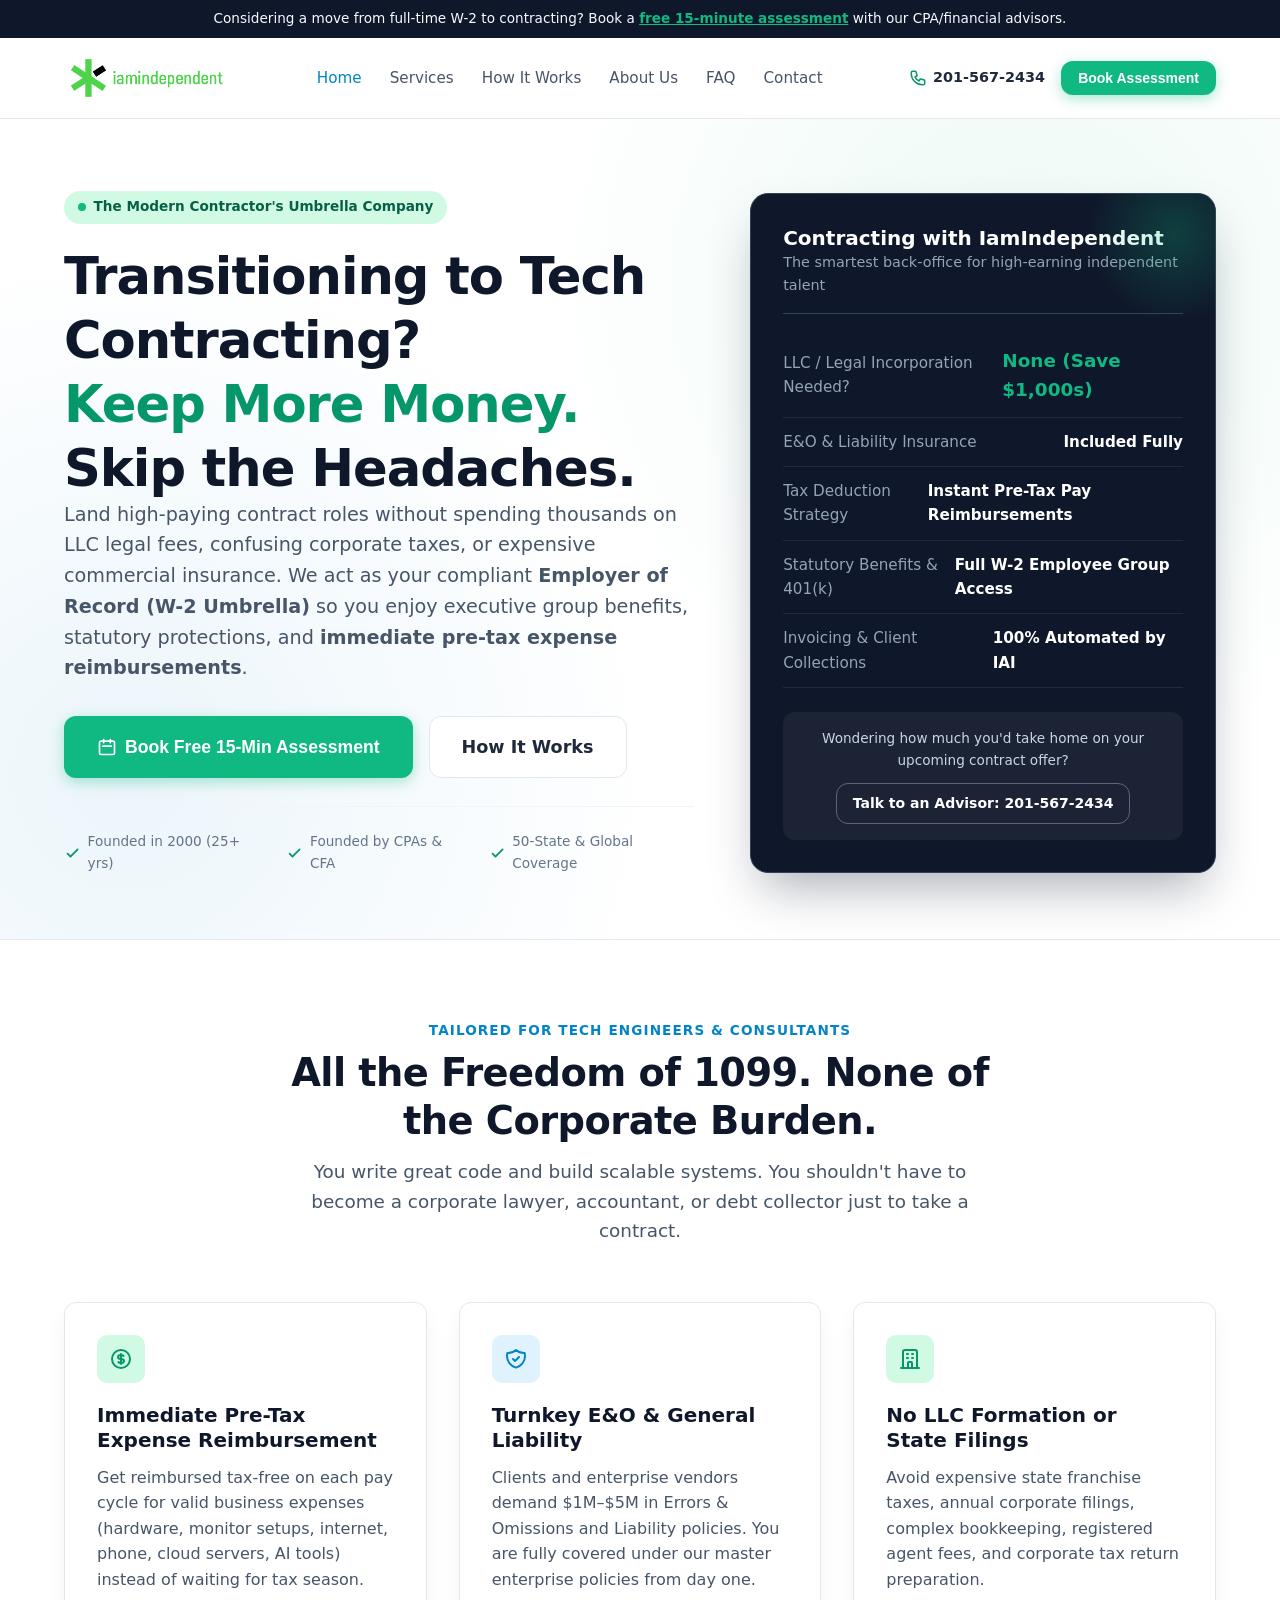
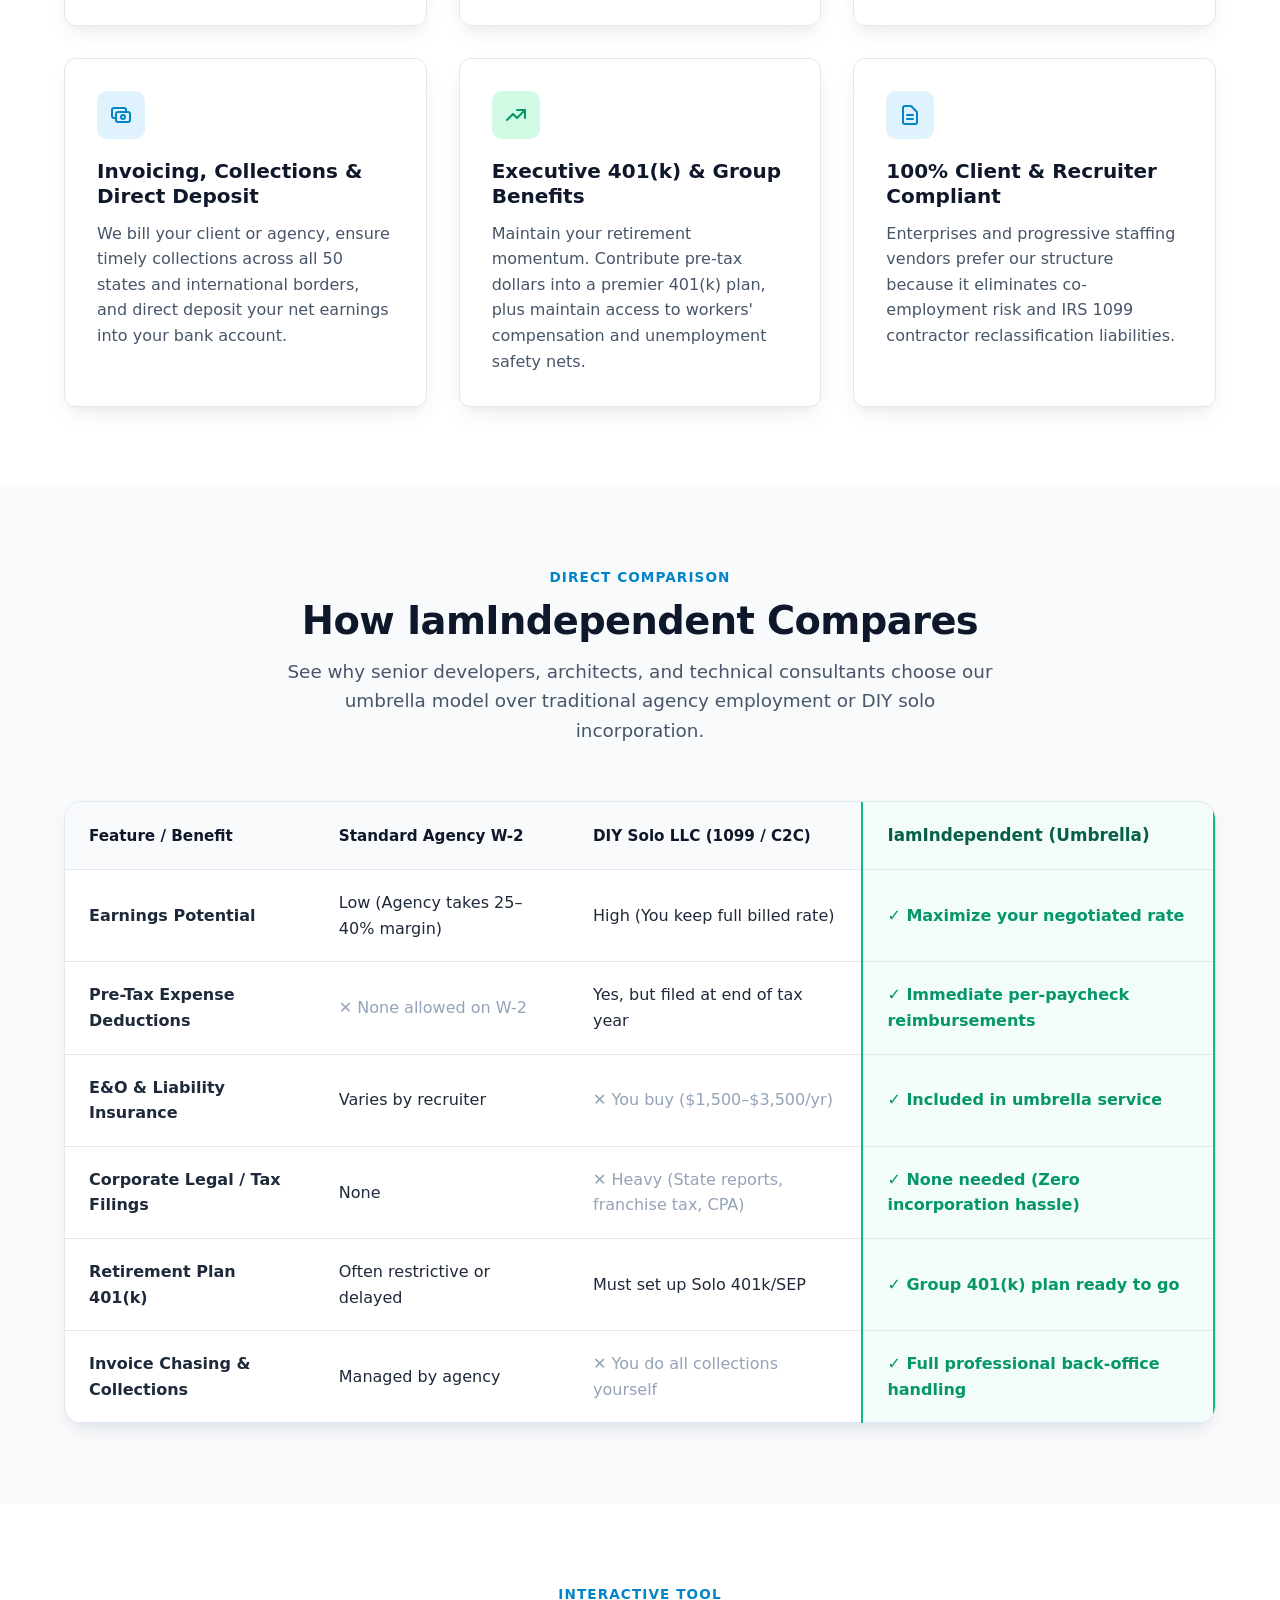
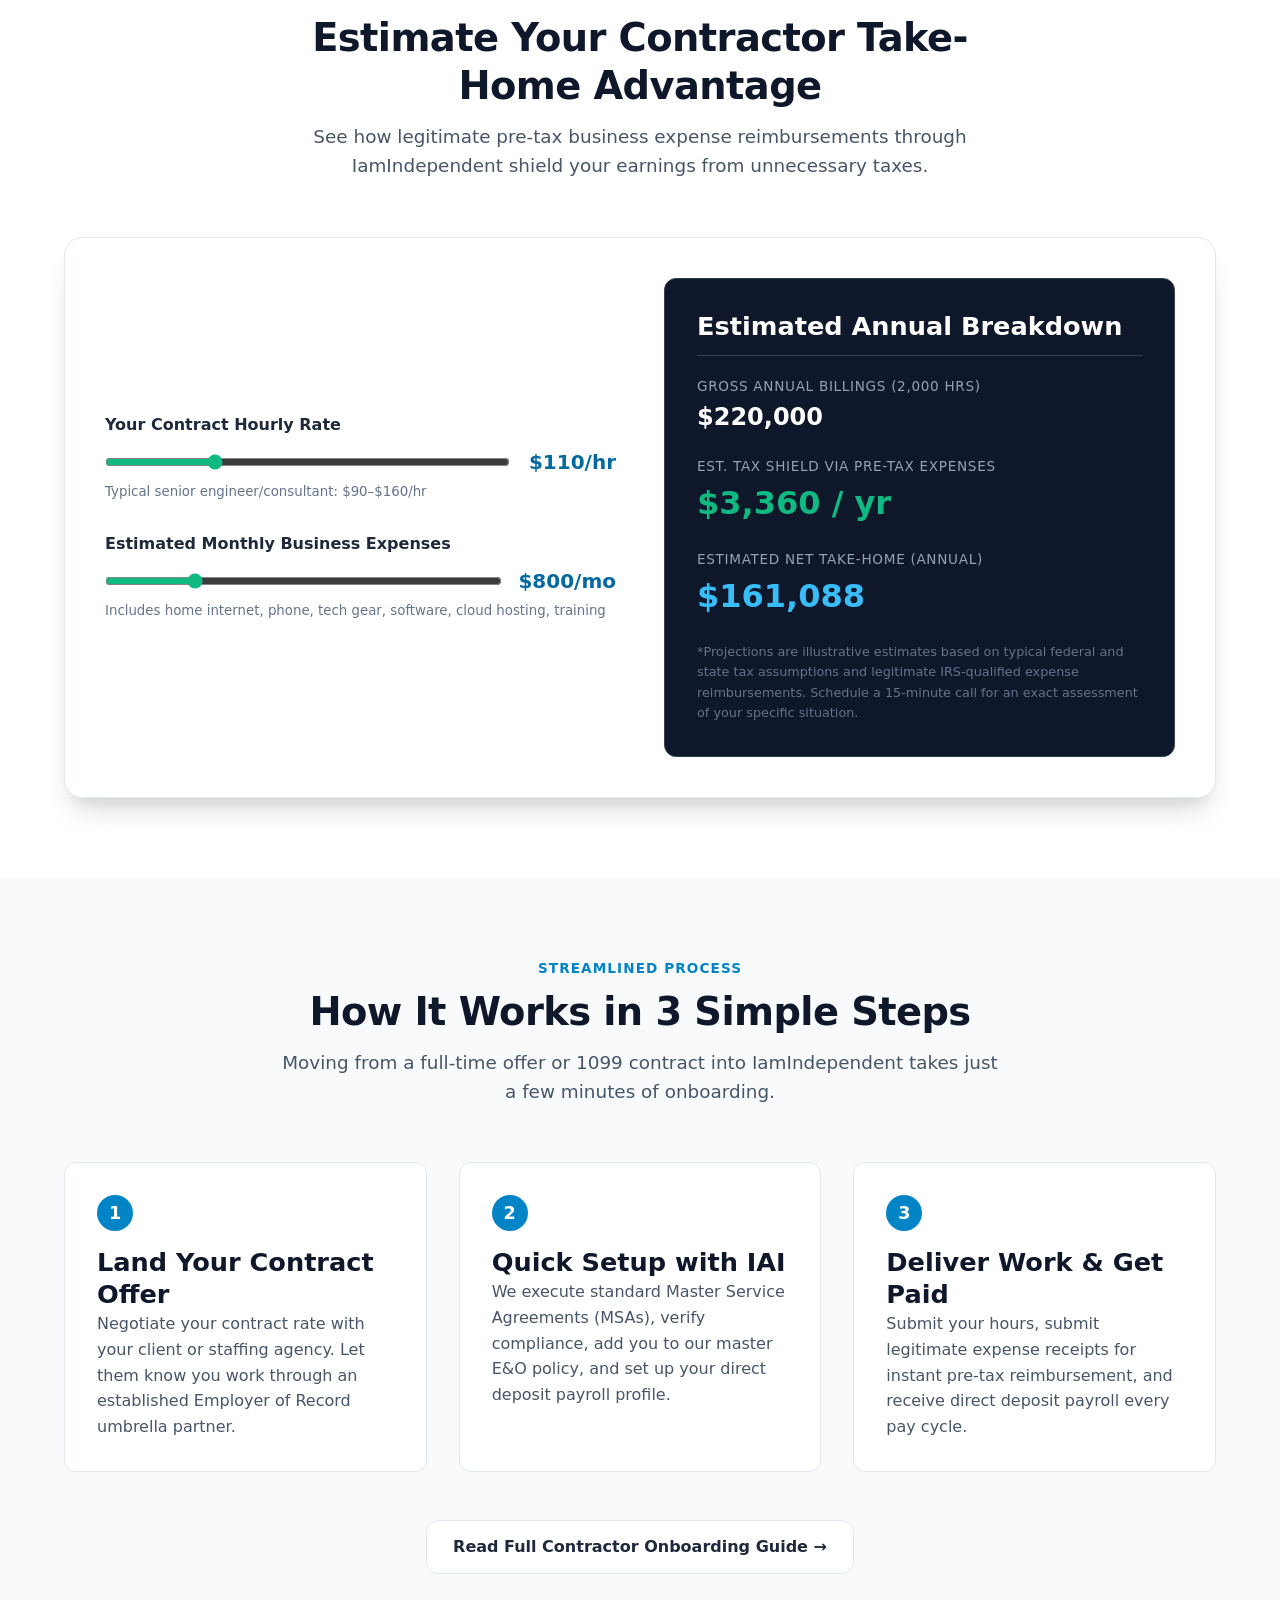
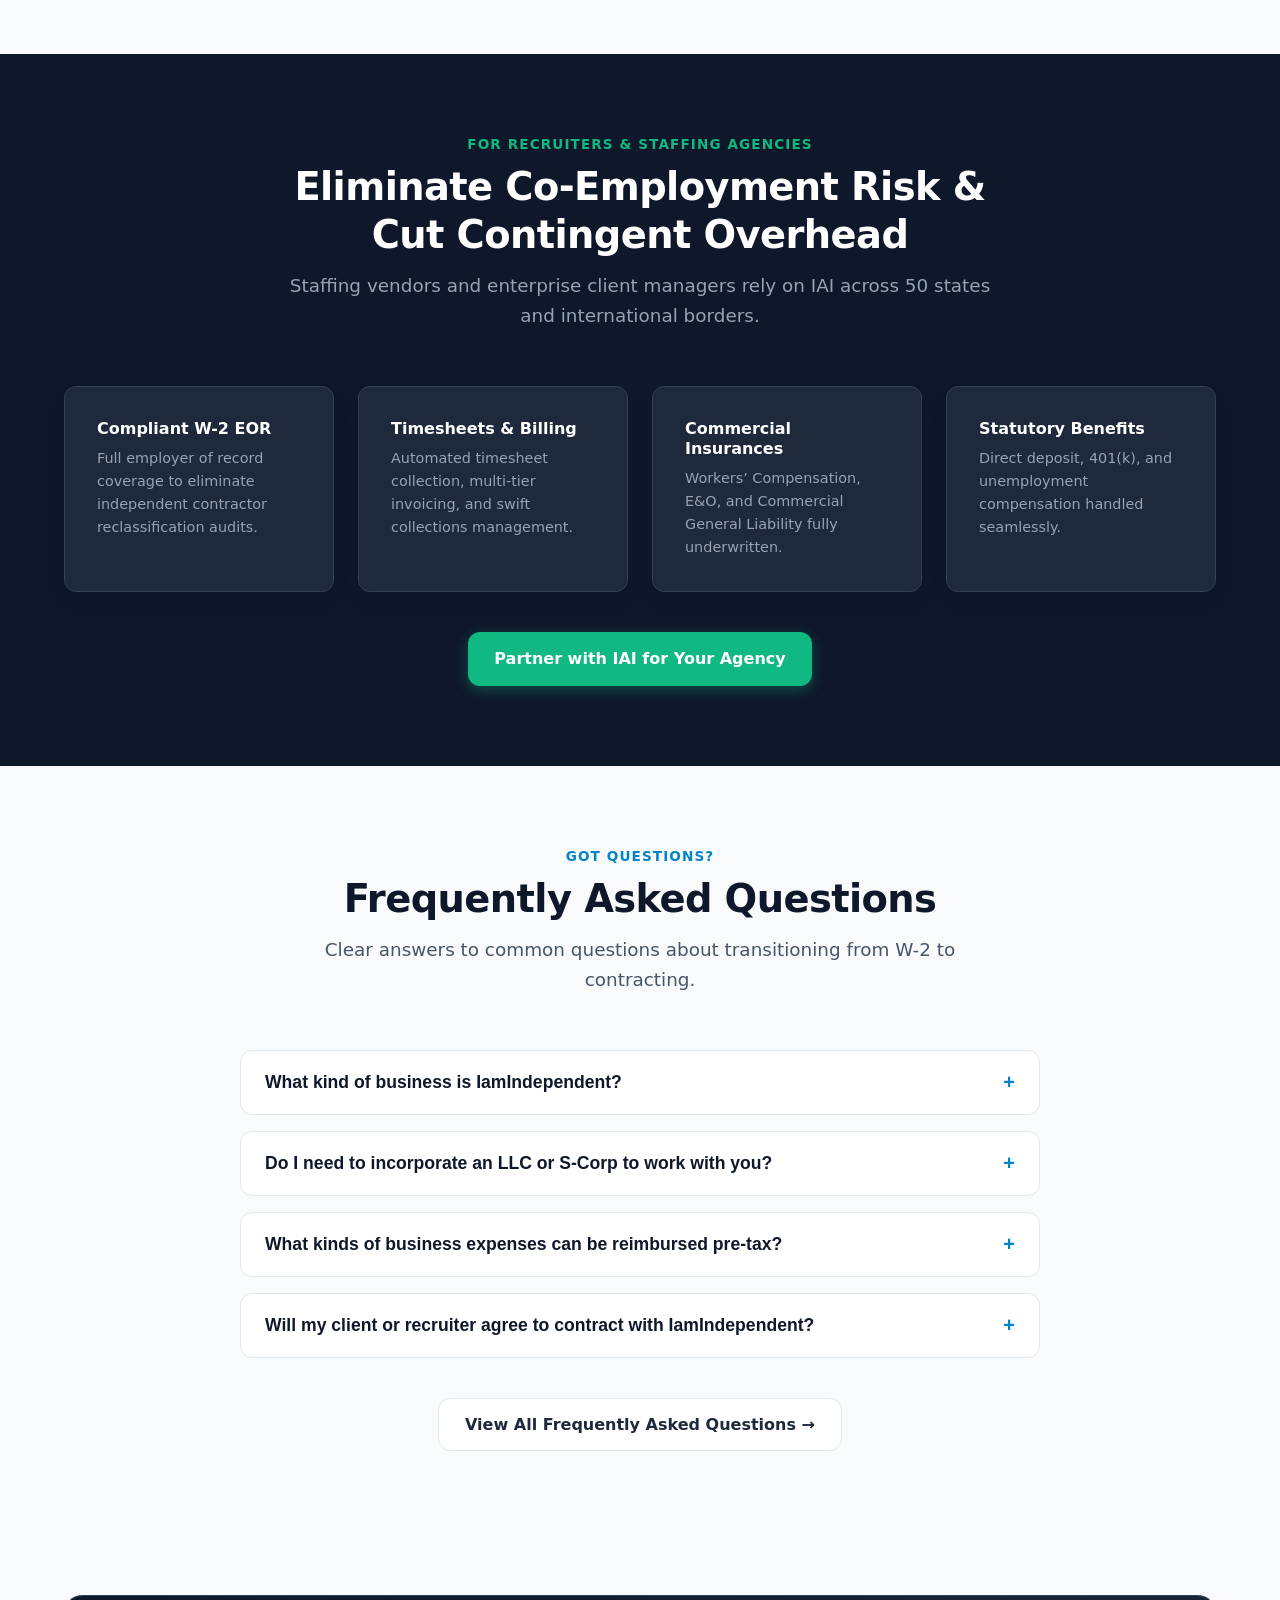
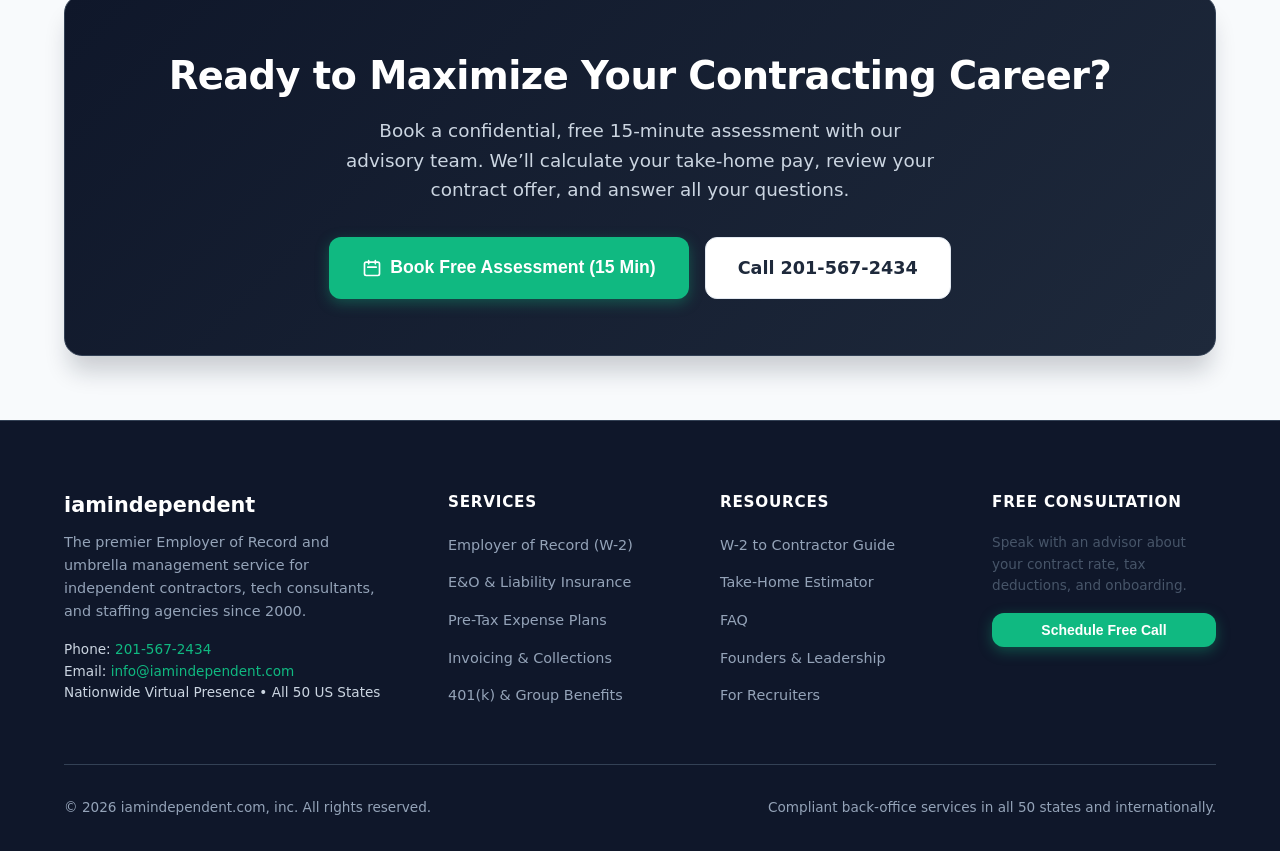
==== index.html @ e5265daf "cleaned up use of calendly" ====
<!DOCTYPE html>
<html lang="en">
<head>
  <!-- Google tag (gtag.js) -->
  <script async src="https://www.googletagmanager.com/gtm.js?id=GTM-5JBZPKZS"></script>
  <script>
    window.dataLayer = window.dataLayer || [];
    function gtag(){dataLayer.push(arguments);}
    gtag('js', new Date());
  </script>
  <meta charset="UTF-8">
  <meta name="viewport" content="width=device-width, initial-scale=1.0">
  <title>IamIndependent | Employer of Record & Umbrella Services for Tech Contractors</title>
  <meta name="description" content="Maximize your contract earnings without the tax and legal headache. IamIndependent provides W-2 Employer of Record, full E&O insurance, 401(k), and pre-tax expense reimbursements.">
  <link rel="stylesheet" href="assets/css/styles.css">
</head>
<body>

  <!-- Top Announcement Bar -->
  <aside class="top-notice">
    <span>Considering a move from full-time W-2 to contracting? Book a <a href="#booking" class="btn-open-modal">free 15-minute assessment</a> with our CPA/financial advisors.</span>
  </aside>

  <!-- Navigation Header -->
  <header class="header">
    <div class="container nav-container">
      <a href="index.html" class="brand">
        <img src="assets/images/logo.png" alt="iamindependent logo" width="165" height="48">
      </a>

      <ul class="nav-menu" id="navMenu">
        <li><a href="index.html" class="nav-link active">Home</a></li>
        <li><a href="services.html" class="nav-link">Services</a></li>
        <li><a href="how-it-works.html" class="nav-link">How It Works</a></li>
        <li><a href="about.html" class="nav-link">About Us</a></li>
        <li><a href="faq.html" class="nav-link">FAQ</a></li>
        <li><a href="book.html" class="nav-link">Contact</a></li>
      </ul>

      <div class="nav-cta-group">
        <a href="tel:2015672434" class="nav-phone">
          <svg width="18" height="18" fill="none" stroke="currentColor" viewBox="0 0 24 24"><path stroke-linecap="round" stroke-linejoin="round" stroke-width="2" d="M3 5a2 2 0 012-2h3.28a1 1 0 01.948.684l1.498 4.493a1 1 0 01-.502 1.21l-2.257 1.13a11.042 11.042 0 005.516 5.516l1.13-2.257a1 1 0 011.21-.502l4.493 1.498a1 1 0 01.684.949V19a2 2 0 01-2 2h-1C9.716 21 3 14.284 3 6V5z"></path></svg>
          201-567-2434
        </a>
        <button class="btn btn-primary btn-sm btn-open-modal">Book Assessment</button>
        <button class="menu-toggle" id="menuToggle" aria-label="Toggle navigation">
          <svg width="24" height="24" fill="none" stroke="currentColor" viewBox="0 0 24 24"><path stroke-linecap="round" stroke-linejoin="round" stroke-width="2" d="M4 6h16M4 12h16M4 18h16"></path></svg>
        </button>
      </div>
    </div>
  </header>

  <!-- Hero Section -->
  <main>
    <section class="hero">
      <div class="container hero-grid">
        <div>
          <span class="badge">
            <span class="badge-dot"></span> The Modern Contractor's Umbrella Company
          </span>
          <h1>Transitioning to Tech Contracting?<br><span class="text-accent">Keep More Money.</span> Skip the Headaches.</h1>
          <p class="lead">
            Land high-paying contract roles without spending thousands on LLC legal fees, confusing corporate taxes, or expensive commercial insurance. We act as your compliant <strong>Employer of Record (W-2 Umbrella)</strong> so you enjoy executive group benefits, statutory protections, and <strong>immediate pre-tax expense reimbursements</strong>.
          </p>

          <div class="hero-actions">
            <button class="btn btn-primary btn-lg btn-open-modal">
              <svg width="20" height="20" fill="none" stroke="currentColor" viewBox="0 0 24 24"><path stroke-linecap="round" stroke-linejoin="round" stroke-width="2" d="M8 7V3m8 4V3m-9 8h10M5 21h14a2 2 0 002-2V7a2 2 0 00-2-2H5a2 2 0 00-2 2v12a2 2 0 002 2z"></path></svg>
              Book Free 15-Min Assessment
            </button>
            <a href="how-it-works.html" class="btn btn-secondary btn-lg">How It Works</a>
          </div>

          <div class="hero-trust">
            <div class="trust-item">
              <svg width="18" height="18" fill="none" stroke="currentColor" viewBox="0 0 24 24"><path stroke-linecap="round" stroke-linejoin="round" stroke-width="2.5" d="M5 13l4 4L19 7"></path></svg>
              <span>Founded in 2000 (25+ yrs)</span>
            </div>
            <div class="trust-item">
              <svg width="18" height="18" fill="none" stroke="currentColor" viewBox="0 0 24 24"><path stroke-linecap="round" stroke-linejoin="round" stroke-width="2.5" d="M5 13l4 4L19 7"></path></svg>
              <span>Founded by CPAs & CFA</span>
            </div>
            <div class="trust-item">
              <svg width="18" height="18" fill="none" stroke="currentColor" viewBox="0 0 24 24"><path stroke-linecap="round" stroke-linejoin="round" stroke-width="2.5" d="M5 13l4 4L19 7"></path></svg>
              <span>50-State & Global Coverage</span>
            </div>
          </div>
        </div>

        <!-- Hero Snapshot Card -->
        <div class="hero-card">
          <div class="hero-card-header">
            <h3>Contracting with IamIndependent</h3>
            <p>The smartest back-office for high-earning independent talent</p>
          </div>

          <div class="stat-row">
            <span class="stat-label">LLC / Legal Incorporation Needed?</span>
            <span class="stat-value highlight">None (Save $1,000s)</span>
          </div>
          <div class="stat-row">
            <span class="stat-label">E&O & Liability Insurance</span>
            <span class="stat-value">Included Fully</span>
          </div>
          <div class="stat-row">
            <span class="stat-label">Tax Deduction Strategy</span>
            <span class="stat-value">Instant Pre-Tax Pay Reimbursements</span>
          </div>
          <div class="stat-row">
            <span class="stat-label">Statutory Benefits & 401(k)</span>
            <span class="stat-value">Full W-2 Employee Group Access</span>
          </div>
          <div class="stat-row">
            <span class="stat-label">Invoicing & Client Collections</span>
            <span class="stat-value">100% Automated by IAI</span>
          </div>

          <div class="hero-card-cta">
            <p>Wondering how much you'd take home on your upcoming contract offer?</p>
            <a href="tel:2015672434" class="btn btn-outline btn-sm">Talk to an Advisor: 201-567-2434</a>
          </div>
        </div>
      </div>
    </section>

    <!-- Why Independent Tech Pros Choose IAI -->
    <section class="section section-alt">
      <div class="container">
        <div class="section-header">
          <span class="subheading">Tailored for Tech Engineers & Consultants</span>
          <h2>All the Freedom of 1099. None of the Corporate Burden.</h2>
          <p>You write great code and build scalable systems. You shouldn't have to become a corporate lawyer, accountant, or debt collector just to take a contract.</p>
        </div>

        <div class="grid-3">
          <div class="card">
            <div class="card-icon emerald">
              <svg width="24" height="24" fill="none" stroke="currentColor" viewBox="0 0 24 24"><path stroke-linecap="round" stroke-linejoin="round" stroke-width="2" d="M12 8c-1.657 0-3 .895-3 2s1.343 2 3 2 3 .895 3 2-1.343 2-3 2m0-8c1.11 0 2.08.402 2.599 1M12 8V7m0 1v8m0 0v1m0-1c-1.11 0-2.08-.402-2.599-1M21 12a9 9 0 11-18 0 9 9 0 0118 0z"></path></svg>
            </div>
            <h3>Immediate Pre-Tax Expense Reimbursement</h3>
            <p>Get reimbursed tax-free on each pay cycle for valid business expenses (hardware, monitor setups, internet, phone, cloud servers, AI tools) instead of waiting for tax season.</p>
          </div>

          <div class="card">
            <div class="card-icon">
              <svg width="24" height="24" fill="none" stroke="currentColor" viewBox="0 0 24 24"><path stroke-linecap="round" stroke-linejoin="round" stroke-width="2" d="M9 12l2 2 4-4m5.618-4.016A11.955 11.955 0 0112 2.944a11.955 11.955 0 01-8.618 3.04A12.02 12.02 0 003 9c0 5.591 3.824 10.29 9 11.622 5.176-1.332 9-6.03 9-11.622 0-1.042-.133-2.052-.382-3.016z"></path></svg>
            </div>
            <h3>Turnkey E&O & General Liability</h3>
            <p>Clients and enterprise vendors demand $1M–$5M in Errors & Omissions and Liability policies. You are fully covered under our master enterprise policies from day one.</p>
          </div>

          <div class="card">
            <div class="card-icon emerald">
              <svg width="24" height="24" fill="none" stroke="currentColor" viewBox="0 0 24 24"><path stroke-linecap="round" stroke-linejoin="round" stroke-width="2" d="M19 21V5a2 2 0 00-2-2H7a2 2 0 00-2 2v16m14 0h2m-2 0h-5m-9 0H3m2 0h5M9 7h1m-1 4h1m4-4h1m-1 4h1m-5 10v-5a1 1 0 011-1h2a1 1 0 011 1v5m-4 0h4"></path></svg>
            </div>
            <h3>No LLC Formation or State Filings</h3>
            <p>Avoid expensive state franchise taxes, annual corporate filings, complex bookkeeping, registered agent fees, and corporate tax return preparation.</p>
          </div>

          <div class="card">
            <div class="card-icon">
              <svg width="24" height="24" fill="none" stroke="currentColor" viewBox="0 0 24 24"><path stroke-linecap="round" stroke-linejoin="round" stroke-width="2" d="M17 9V7a2 2 0 00-2-2H5a2 2 0 00-2 2v6a2 2 0 002 2h2m2 4h10a2 2 0 002-2v-6a2 2 0 00-2-2H9a2 2 0 00-2 2v6a2 2 0 002 2zm7-5a2 2 0 11-4 0 2 2 0 014 0z"></path></svg>
            </div>
            <h3>Invoicing, Collections & Direct Deposit</h3>
            <p>We bill your client or agency, ensure timely collections across all 50 states and international borders, and direct deposit your net earnings into your bank account.</p>
          </div>

          <div class="card">
            <div class="card-icon emerald">
              <svg width="24" height="24" fill="none" stroke="currentColor" viewBox="0 0 24 24"><path stroke-linecap="round" stroke-linejoin="round" stroke-width="2" d="M13 7h8m0 0v8m0-8l-8 8-4-4-6 6"></path></svg>
            </div>
            <h3>Executive 401(k) & Group Benefits</h3>
            <p>Maintain your retirement momentum. Contribute pre-tax dollars into a premier 401(k) plan, plus maintain access to workers' compensation and unemployment safety nets.</p>
          </div>

          <div class="card">
            <div class="card-icon">
              <svg width="24" height="24" fill="none" stroke="currentColor" viewBox="0 0 24 24"><path stroke-linecap="round" stroke-linejoin="round" stroke-width="2" d="M9 12h6m-6 4h6m2 5H7a2 2 0 01-2-2V5a2 2 0 012-2h5.586a1 1 0 01.707.293l5.414 5.414a1 1 0 01.293.707V19a2 2 0 01-2 2z"></path></svg>
            </div>
            <h3>100% Client & Recruiter Compliant</h3>
            <p>Enterprises and progressive staffing vendors prefer our structure because it eliminates co-employment risk and IRS 1099 contractor reclassification liabilities.</p>
          </div>
        </div>
      </div>
    </section>

    <!-- Side-by-Side Comparison Section -->
    <section class="section">
      <div class="container">
        <div class="section-header">
          <span class="subheading">Direct Comparison</span>
          <h2>How IamIndependent Compares</h2>
          <p>See why senior developers, architects, and technical consultants choose our umbrella model over traditional agency employment or DIY solo incorporation.</p>
        </div>

        <div class="comparison-table-wrapper">
          <table class="comparison-table">
            <thead>
              <tr>
                <th>Feature / Benefit</th>
                <th>Standard Agency W-2</th>
                <th>DIY Solo LLC (1099 / C2C)</th>
                <th class="highlight-col">IamIndependent (Umbrella)</th>
              </tr>
            </thead>
            <tbody>
              <tr>
                <td><strong>Earnings Potential</strong></td>
                <td>Low (Agency takes 25–40% margin)</td>
                <td>High (You keep full billed rate)</td>
                <td class="highlight-col"><span class="check-yes">✓ Maximize your negotiated rate</span></td>
              </tr>
              <tr>
                <td><strong>Pre-Tax Expense Deductions</strong></td>
                <td><span class="check-no">✕ None allowed on W-2</span></td>
                <td>Yes, but filed at end of tax year</td>
                <td class="highlight-col"><span class="check-yes">✓ Immediate per-paycheck reimbursements</span></td>
              </tr>
              <tr>
                <td><strong>E&O & Liability Insurance</strong></td>
                <td>Varies by recruiter</td>
                <td><span class="check-no">✕ You buy ($1,500–$3,500/yr)</span></td>
                <td class="highlight-col"><span class="check-yes">✓ Included in umbrella service</span></td>
              </tr>
              <tr>
                <td><strong>Corporate Legal / Tax Filings</strong></td>
                <td>None</td>
                <td><span class="check-no">✕ Heavy (State reports, franchise tax, CPA)</span></td>
                <td class="highlight-col"><span class="check-yes">✓ None needed (Zero incorporation hassle)</span></td>
              </tr>
              <tr>
                <td><strong>Retirement Plan 401(k)</strong></td>
                <td>Often restrictive or delayed</td>
                <td>Must set up Solo 401k/SEP</td>
                <td class="highlight-col"><span class="check-yes">✓ Group 401(k) plan ready to go</span></td>
              </tr>
              <tr>
                <td><strong>Invoice Chasing & Collections</strong></td>
                <td>Managed by agency</td>
                <td><span class="check-no">✕ You do all collections yourself</span></td>
                <td class="highlight-col"><span class="check-yes">✓ Full professional back-office handling</span></td>
              </tr>
            </tbody>
          </table>
        </div>
      </div>
    </section>

    <!-- Interactive Calculator Section -->
    <section class="section section-alt" id="calculator">
      <div class="container">
        <div class="section-header">
          <span class="subheading">Interactive Tool</span>
          <h2>Estimate Your Contractor Take-Home Advantage</h2>
          <p>See how legitimate pre-tax business expense reimbursements through IamIndependent shield your earnings from unnecessary taxes.</p>
        </div>

        <div class="calc-card">
          <div class="calc-inputs">
            <div class="calc-group">
              <label for="hourlyRate">Your Contract Hourly Rate</label>
              <div class="range-wrap">
                <input type="range" id="hourlyRate" class="range-slider" min="60" max="250" step="5" value="110">
                <span id="hourlyRateVal" class="range-val">$110/hr</span>
              </div>
              <small style="color:#64748b;">Typical senior engineer/consultant: $90–$160/hr</small>
            </div>

            <div class="calc-group">
              <label for="monthlyExpenses">Estimated Monthly Business Expenses</label>
              <div class="range-wrap">
                <input type="range" id="monthlyExpenses" class="range-slider" min="200" max="3000" step="100" value="800">
                <span id="monthlyExpensesVal" class="range-val">$800/mo</span>
              </div>
              <small style="color:#64748b;">Includes home internet, phone, tech gear, software, cloud hosting, training</small>
            </div>
          </div>

          <div class="calc-results">
            <h3>Estimated Annual Breakdown</h3>

            <div class="result-metric">
              <div class="label">Gross Annual Billings (2,000 hrs)</div>
              <div class="value" id="calcGross" style="font-size: 1.5rem; color:#ffffff;">$220,000</div>
            </div>

            <div class="result-metric">
              <div class="label">Est. Tax Shield via Pre-Tax Expenses</div>
              <div class="value" id="calcTaxSavings">$3,360 / yr</div>
            </div>

            <div class="result-metric">
              <div class="label">Estimated Net Take-Home (Annual)</div>
              <div class="value" id="calcTakeHome" style="color:#38bdf8;">$167,000</div>
            </div>

            <p class="result-note">
              *Projections are illustrative estimates based on typical federal and state tax assumptions and legitimate IRS-qualified expense reimbursements. Schedule a 15-minute call for an exact assessment of your specific situation.
            </p>
          </div>
        </div>
      </div>
    </section>

    <!-- 3-Step Simple Onboarding Workflow -->
    <section class="section">
      <div class="container">
        <div class="section-header">
          <span class="subheading">Streamlined Process</span>
          <h2>How It Works in 3 Simple Steps</h2>
          <p>Moving from a full-time offer or 1099 contract into IamIndependent takes just a few minutes of onboarding.</p>
        </div>

        <div class="grid-3">
          <div class="step-card">
            <div class="step-num">1</div>
            <h3>Land Your Contract Offer</h3>
            <p>Negotiate your contract rate with your client or staffing agency. Let them know you work through an established Employer of Record umbrella partner.</p>
          </div>

          <div class="step-card">
            <div class="step-num">2</div>
            <h3>Quick Setup with IAI</h3>
            <p>We execute standard Master Service Agreements (MSAs), verify compliance, add you to our master E&O policy, and set up your direct deposit payroll profile.</p>
          </div>

          <div class="step-card">
            <div class="step-num">3</div>
            <h3>Deliver Work & Get Paid</h3>
            <p>Submit your hours, submit legitimate expense receipts for instant pre-tax reimbursement, and receive direct deposit payroll every pay cycle.</p>
          </div>
        </div>

        <div style="text-align: center; margin-top: 3rem;">
          <a href="how-it-works.html" class="btn btn-secondary">Read Full Contractor Onboarding Guide &rarr;</a>
        </div>
      </div>
    </section>

    <!-- Dedicated Solutions for Recruiters & Staffing Vendors -->
    <section class="section section-dark">
      <div class="container">
        <div class="section-header">
          <span class="subheading" style="color: var(--accent);">For Recruiters & Staffing Agencies</span>
          <h2>Eliminate Co-Employment Risk & Cut Contingent Overhead</h2>
          <p>Staffing vendors and enterprise client managers rely on IAI across 50 states and international borders.</p>
        </div>

        <div class="grid-4">
          <div class="card" style="background: var(--dark-surface); border-color: var(--dark-border); color: #ffffff;">
            <h4 style="color:#ffffff; margin-bottom: 0.5rem;">Compliant W-2 EOR</h4>
            <p style="font-size:0.9rem; color:#94a3b8;">Full employer of record coverage to eliminate independent contractor reclassification audits.</p>
          </div>
          <div class="card" style="background: var(--dark-surface); border-color: var(--dark-border); color: #ffffff;">
            <h4 style="color:#ffffff; margin-bottom: 0.5rem;">Timesheets & Billing</h4>
            <p style="font-size:0.9rem; color:#94a3b8;">Automated timesheet collection, multi-tier invoicing, and swift collections management.</p>
          </div>
          <div class="card" style="background: var(--dark-surface); border-color: var(--dark-border); color: #ffffff;">
            <h4 style="color:#ffffff; margin-bottom: 0.5rem;">Commercial Insurances</h4>
            <p style="font-size:0.9rem; color:#94a3b8;">Workers’ Compensation, E&O, and Commercial General Liability fully underwritten.</p>
          </div>
          <div class="card" style="background: var(--dark-surface); border-color: var(--dark-border); color: #ffffff;">
            <h4 style="color:#ffffff; margin-bottom: 0.5rem;">Statutory Benefits</h4>
            <p style="font-size:0.9rem; color:#94a3b8;">Direct deposit, 401(k), and unemployment compensation handled seamlessly.</p>
          </div>
        </div>

        <div style="text-align: center; margin-top: 2.5rem;">
          <a href="book.html" class="btn btn-primary">Partner with IAI for Your Agency</a>
        </div>
      </div>
    </section>

    <!-- FAQ Preview Section -->
    <section class="section">
      <div class="container">
        <div class="section-header">
          <span class="subheading">Got Questions?</span>
          <h2>Frequently Asked Questions</h2>
          <p>Clear answers to common questions about transitioning from W-2 to contracting.</p>
        </div>

        <div class="faq-list">
          <div class="faq-item">
            <button class="faq-question">
              <span>What kind of business is IamIndependent?</span>
              <span class="faq-toggle-icon">+</span>
            </button>
            <div class="faq-answer">
              <p>iamindependent, inc. is a business processing outsourcer and Employer of Record (umbrella company). We become your legal employer of record. Essentially, you work as an independent contractor controlling your projects and rates, but you receive all the benefits of a traditional W-2 employee plus the tax advantages of an independent contractor — including immediate reimbursement for IRS-approved business expenses.</p>
            </div>
          </div>

          <div class="faq-item">
            <button class="faq-question">
              <span>Do I need to incorporate an LLC or S-Corp to work with you?</span>
              <span class="faq-toggle-icon">+</span>
            </button>
            <div class="faq-answer">
              <p>No! That is one of the greatest benefits of IamIndependent. Because IAI acts as your W-2 Employer of Record, you do not need to spend money incorporating, paying annual state fees, filing separate corporate returns, or carrying individual commercial insurance policies.</p>
            </div>
          </div>

          <div class="faq-item">
            <button class="faq-question">
              <span>What kinds of business expenses can be reimbursed pre-tax?</span>
              <span class="faq-toggle-icon">+</span>
            </button>
            <div class="faq-answer">
              <p>Under our IRS-compliant accountable expense plan, legitimate expenses necessary for your consulting work — such as developer laptops, second monitors, home office internet, mobile phone usage, software licenses, AWS/cloud hosting labs, books, and professional training — can be reimbursed tax-free directly from your gross billing before payroll taxes are calculated.</p>
            </div>
          </div>

          <div class="faq-item">
            <button class="faq-question">
              <span>Will my client or recruiter agree to contract with IamIndependent?</span>
              <span class="faq-toggle-icon">+</span>
            </button>
            <div class="faq-answer">
              <p>Yes. In fact, most corporate clients and progressive staffing agencies strongly prefer working with an established W-2 Employer of Record because it completely shields them from IRS 1099 misclassification penalties and co-employment legal risks.</p>
            </div>
          </div>
        </div>

        <div style="text-align: center; margin-top: 2.5rem;">
          <a href="faq.html" class="btn btn-secondary">View All Frequently Asked Questions &rarr;</a>
        </div>
      </div>
    </section>

    <!-- Call to Action Banner -->
    <section class="container" id="booking">
      <div class="cta-banner">
        <h2>Ready to Maximize Your Contracting Career?</h2>
        <p>Book a confidential, free 15-minute assessment with our advisory team. We’ll calculate your take-home pay, review your contract offer, and answer all your questions.</p>
        <div class="cta-buttons">
          <button class="btn btn-primary btn-lg btn-open-modal">
            <svg width="20" height="20" fill="none" stroke="currentColor" viewBox="0 0 24 24"><path stroke-linecap="round" stroke-linejoin="round" stroke-width="2" d="M8 7V3m8 4V3m-9 8h10M5 21h14a2 2 0 002-2V7a2 2 0 00-2-2H5a2 2 0 00-2 2v12a2 2 0 002 2z"></path></svg>
            Book Free Assessment (15 Min)
          </button>
          <a href="tel:2015672434" class="btn btn-secondary btn-lg">Call 201-567-2434</a>
        </div>
      </div>
    </section>
  </main>

  <!-- Assessment Booking Modal -->
  <div class="modal-overlay" id="bookingModal" role="dialog" aria-modal="true" aria-labelledby="modalTitle">
    <div class="modal-content">
      <button class="modal-close" id="closeModal" aria-label="Close modal">&times;</button>
      <div style="text-align: center; margin-bottom: 1.25rem;">
        <span class="badge" style="margin-bottom: 0.5rem;">100% Free &amp; Confidential</span>
        <h3 id="modalTitle" style="margin-top: 0.25rem;">Book Your 15-Minute Assessment</h3>
        <p style="font-size:0.95rem; color:#64748b; margin-top: 0.35rem;">
          Review your contract rate, calculate pre-tax expense savings, and get answers from our CPA/CFA advisory team.
        </p>
      </div>

      <!-- Option 1: Instant Calendar Booking (New Tab) -->
      <div class="modal-calendar-box">
        <a href="https://calendly.com/gregory-gogregory/30min" target="_blank" rel="noopener noreferrer" class="btn btn-primary btn-calendly js-calendly-link">
          <svg width="20" height="20" fill="none" stroke="currentColor" viewBox="0 0 24 24"><path stroke-linecap="round" stroke-linejoin="round" stroke-width="2" d="M8 7V3m8 4V3m-9 8h10M5 21h14a2 2 0 002-2V7a2 2 0 00-2-2H5a2 2 0 00-2 2v12a2 2 0 002 2z"></path></svg>
          Pick a Time on Calendly
          <svg width="16" height="16" fill="none" stroke="currentColor" viewBox="0 0 24 24"><path stroke-linecap="round" stroke-linejoin="round" stroke-width="2" d="M10 6H6a2 2 0 00-2 2v10a2 2 0 002 2h10a2 2 0 002-2v-4M14 4h6m0 0v6m0-6L10 14"></path></svg>
        </a>
        <div class="modal-calendar-meta">
          <span>&#10003; Opens in a new tab</span>
          <span>&#10003; Instant calendar invite</span>
          <span>&#10003; No obligation</span>
        </div>
      </div>

      <div class="modal-divider">
        <span>Or Reach Us Directly</span>
      </div>

      <!-- Option 2 & 3: Direct Phone & Email (mailto:) -->
      <div class="modal-direct-grid">
        <a href="tel:2015672434" class="modal-direct-card">
          <div class="modal-direct-icon" style="background:var(--accent-light); color:var(--accent-dark);">
            <svg width="20" height="20" fill="none" stroke="currentColor" viewBox="0 0 24 24"><path stroke-linecap="round" stroke-linejoin="round" stroke-width="2" d="M3 5a2 2 0 012-2h3.28a1 1 0 01.948.684l1.498 4.493a1 1 0 01-.502 1.21l-2.257 1.13a11.042 11.042 0 005.516 5.516l1.13-2.257a1 1 0 011.21-.502l4.493 1.498a1 1 0 01.684.949V19a2 2 0 01-2 2h-1C9.716 21 3 14.284 3 6V5z"></path></svg>
          </div>
          <strong>Call an Advisor</strong>
          <span class="direct-link-text">201-567-2434</span>
          <small>Mon &ndash; Fri, 9am &ndash; 6pm EST</small>
        </a>

        <a href="mailto:info@iamindependent.com?subject=Contractor%20Assessment%20Inquiry" class="modal-direct-card">
          <div class="modal-direct-icon" style="background:var(--primary-light); color:var(--primary);">
            <svg width="20" height="20" fill="none" stroke="currentColor" viewBox="0 0 24 24"><path stroke-linecap="round" stroke-linejoin="round" stroke-width="2" d="M3 8l7.89 5.26a2 2 0 002.22 0L21 8M5 19h14a2 2 0 002-2V7a2 2 0 00-2-2H5a2 2 0 00-2 2v10a2 2 0 002 2z"></path></svg>
          </div>
          <strong>Email Our Team</strong>
          <span class="direct-link-text">info@iamindependent.com</span>
          <small>Replies within 1 business day</small>
        </a>
      </div>
    </div>
  </div>

  <!-- Site Footer -->
  <footer class="footer">
    <div class="container">
      <div class="footer-grid">
        <div class="footer-brand">
          <h4 style="color:#ffffff;">iamindependent</h4>
          <p>The premier Employer of Record and umbrella management service for independent contractors, tech consultants, and staffing agencies since 2000.</p>
          <p style="margin-top: 1rem; font-size: 0.85rem; color:#cbd5e1;">
            Phone: <a href="tel:2015672434" style="color:var(--accent);">201-567-2434</a><br>
            Email: <a href="mailto:info@iamindependent.com" style="color:var(--accent);">info@iamindependent.com</a><br>
            Nationwide Virtual Presence &bull; All 50 US States
          </p>
        </div>

        <div class="footer-col">
          <h5>Services</h5>
          <ul class="footer-links">
            <li><a href="services.html#eor">Employer of Record (W-2)</a></li>
            <li><a href="services.html#insurance">E&O & Liability Insurance</a></li>
            <li><a href="services.html#expenses">Pre-Tax Expense Plans</a></li>
            <li><a href="services.html#invoicing">Invoicing & Collections</a></li>
            <li><a href="services.html#benefits">401(k) & Group Benefits</a></li>
          </ul>
        </div>

        <div class="footer-col">
          <h5>Resources</h5>
          <ul class="footer-links">
            <li><a href="how-it-works.html">W-2 to Contractor Guide</a></li>
            <li><a href="index.html#calculator">Take-Home Estimator</a></li>
            <li><a href="faq.html">FAQ</a></li>
            <li><a href="about.html">Founders & Leadership</a></li>
            <li><a href="book.html">For Recruiters</a></li>
          </ul>
        </div>

        <div class="footer-col">
          <h5>Free Consultation</h5>
          <p style="font-size:0.85rem; margin-bottom:1rem;">Speak with an advisor about your contract rate, tax deductions, and onboarding.</p>
          <button class="btn btn-primary btn-sm btn-open-modal" style="width:100%;">Schedule Free Call</button>
        </div>
      </div>

      <div class="footer-bottom">
        <div>&copy; 2026 iamindependent.com, inc. All rights reserved.</div>
        <div>Compliant back-office services in all 50 states and internationally.</div>
      </div>
    </div>
  </footer>

  <script src="assets/js/main.js"></script>
</body>
</html>
---- assets/css/styles.css ----
/* ==========================================================================
   IamIndependent.com - Modern Static Website Stylesheet
   Designed for High Performance, Tech Credibility, and Conversion
   ========================================================================== */

:root {
  --primary: #0284c7;        /* Trust Blue */
  --primary-dark: #0369a1;
  --primary-light: #e0f2fe;
  --accent: #10b981;         /* Prosperity / Independence Emerald */
  --accent-dark: #059669;
  --accent-light: #d1fae5;
  --dark-bg: #0f172a;        /* Slate 900 */
  --dark-surface: #1e293b;   /* Slate 800 */
  --dark-border: #334155;    /* Slate 700 */
  --text-main: #1e293b;
  --text-muted: #64748b;
  --text-light: #f8fafc;
  --bg-light: #f8fafc;
  --bg-white: #ffffff;
  --card-border: #e2e8f0;
  --card-shadow: 0 10px 25px -5px rgba(15, 23, 42, 0.08), 0 8px 10px -6px rgba(15, 23, 42, 0.04);
  --card-shadow-hover: 0 20px 30px -10px rgba(15, 23, 42, 0.15), 0 12px 15px -8px rgba(15, 23, 42, 0.08);
  --radius: 12px;
  --radius-lg: 18px;
  --font-sans: system-ui, -apple-system, BlinkMacSystemFont, 'Segoe UI', Roboto, Oxygen, Ubuntu, Cantarell, sans-serif;
}

*, *::before, *::after {
  box-sizing: border-box;
  margin: 0;
  padding: 0;
}

html {
  scroll-behavior: smooth;
  font-family: var(--font-sans);
  color: var(--text-main);
  background-color: var(--bg-light);
  line-height: 1.6;
}

body {
  min-height: 100vh;
  display: flex;
  flex-direction: column;
}

a {
  color: inherit;
  text-decoration: none;
}

img {
  max-width: 100%;
  height: auto;
  display: block;
}

/* Container */
.container {
  width: 100%;
  max-width: 1200px;
  margin: 0 auto;
  padding: 0 1.5rem;
}

.container-narrow {
  max-width: 860px;
}

/* Typography */
h1, h2, h3, h4, h5, h6 {
  color: #0f172a;
  font-weight: 700;
  line-height: 1.25;
}

h1 { font-size: clamp(2.25rem, 4vw, 3.5rem); letter-spacing: -0.02em; }
h2 { font-size: clamp(1.75rem, 3vw, 2.5rem); letter-spacing: -0.015em; }
h3 { font-size: clamp(1.25rem, 2vw, 1.75rem); }
p { margin-bottom: 1rem; color: #475569; }
p:last-child { margin-bottom: 0; }

.lead {
  font-size: 1.2rem;
  color: #475569;
  line-height: 1.6;
}

.text-accent { color: var(--accent-dark); }
.text-primary { color: var(--primary); }

/* Buttons */
.btn {
  display: inline-flex;
  align-items: center;
  justify-content: center;
  gap: 0.5rem;
  padding: 0.8rem 1.6rem;
  font-weight: 600;
  font-size: 1rem;
  border-radius: var(--radius);
  transition: all 0.2s ease-in-out;
  cursor: pointer;
  border: 1px solid transparent;
  text-align: center;
}

.btn-primary {
  background: var(--accent);
  color: #ffffff;
  box-shadow: 0 4px 14px rgba(16, 185, 129, 0.35);
}

.btn-primary:hover {
  background: var(--accent-dark);
  transform: translateY(-1px);
  box-shadow: 0 6px 20px rgba(16, 185, 129, 0.45);
}

.btn-secondary {
  background: var(--bg-white);
  color: var(--text-main);
  border-color: var(--card-border);
}

.btn-secondary:hover {
  background: #f1f5f9;
  border-color: #cbd5e1;
}

.btn-outline {
  background: transparent;
  color: #ffffff;
  border-color: rgba(255, 255, 255, 0.3);
}

.btn-outline:hover {
  background: rgba(255, 255, 255, 0.1);
  border-color: #ffffff;
}

.btn-lg {
  padding: 1rem 2rem;
  font-size: 1.1rem;
}

.btn-sm {
  padding: 0.5rem 1rem;
  font-size: 0.875rem;
}

/* Header & Navigation */
.header {
  position: sticky;
  top: 0;
  z-index: 100;
  background: rgba(255, 255, 255, 0.95);
  backdrop-filter: blur(10px);
  border-bottom: 1px solid #e2e8f0;
}

.nav-container {
  display: flex;
  align-items: center;
  justify-content: space-between;
  height: 80px;
}

.brand {
  display: flex;
  align-items: center;
  gap: 0.75rem;
}

.brand img {
  height: 48px;
  width: auto;
}

.brand-text {
  font-weight: 800;
  font-size: 1.4rem;
  color: #0f172a;
  letter-spacing: -0.02em;
}

.brand-text span {
  color: var(--accent-dark);
}

.nav-menu {
  display: flex;
  align-items: center;
  gap: 1.75rem;
  list-style: none;
}

.nav-link {
  font-weight: 500;
  color: #475569;
  transition: color 0.15s ease;
  font-size: 0.95rem;
}

.nav-link:hover, .nav-link.active {
  color: var(--primary);
}

.nav-cta-group {
  display: flex;
  align-items: center;
  gap: 1rem;
}

.nav-phone {
  display: inline-flex;
  align-items: center;
  gap: 0.4rem;
  font-weight: 600;
  color: #1e293b;
  font-size: 0.9rem;
}

.nav-phone svg {
  color: var(--accent-dark);
}

.menu-toggle {
  display: none;
  background: none;
  border: none;
  cursor: pointer;
  padding: 0.5rem;
  color: #1e293b;
}

/* Banner / Top Bar */
.top-notice {
  background: var(--dark-bg);
  color: var(--text-light);
  padding: 0.5rem 1rem;
  font-size: 0.85rem;
  text-align: center;
}

.top-notice a {
  color: var(--accent);
  font-weight: 600;
  text-decoration: underline;
}

/* Hero Section */
.hero {
  padding: 4.5rem 0 4rem;
  background: radial-gradient(circle at 80% 20%, rgba(16, 185, 129, 0.08) 0%, transparent 40%),
              radial-gradient(circle at 10% 80%, rgba(2, 132, 199, 0.08) 0%, transparent 40%),
              #ffffff;
  border-bottom: 1px solid #e2e8f0;
}

.hero-grid {
  display: grid;
  grid-template-columns: 1.15fr 0.85fr;
  gap: 3.5rem;
  align-items: center;
}

.badge {
  display: inline-flex;
  align-items: center;
  gap: 0.5rem;
  padding: 0.35rem 0.85rem;
  background: var(--accent-light);
  color: #065f46;
  font-weight: 600;
  font-size: 0.85rem;
  border-radius: 9999px;
  margin-bottom: 1.25rem;
}

.badge-dot {
  width: 8px;
  height: 8px;
  background: var(--accent);
  border-radius: 50%;
  animation: pulse 2s infinite;
}

@keyframes pulse {
  0% { transform: scale(0.95); opacity: 0.8; }
  50% { transform: scale(1.2); opacity: 1; }
  100% { transform: scale(0.95); opacity: 0.8; }
}

.hero-actions {
  display: flex;
  flex-wrap: wrap;
  gap: 1rem;
  margin-top: 2rem;
  margin-bottom: 1.75rem;
}

.hero-trust {
  display: flex;
  align-items: center;
  gap: 1.5rem;
  padding-top: 1.5rem;
  border-top: 1px solid #f1f5f9;
  font-size: 0.85rem;
  color: #64748b;
}

.trust-item {
  display: flex;
  align-items: center;
  gap: 0.4rem;
}

.trust-item svg {
  color: var(--accent-dark);
}

/* Hero Visual / Card */
.hero-card {
  background: var(--dark-bg);
  border-radius: var(--radius-lg);
  padding: 2rem;
  color: #ffffff;
  box-shadow: 0 25px 50px -12px rgba(15, 23, 42, 0.35);
  position: relative;
  overflow: hidden;
  border: 1px solid var(--dark-border);
}

.hero-card::before {
  content: "";
  position: absolute;
  top: -50px;
  right: -50px;
  width: 180px;
  height: 180px;
  background: radial-gradient(circle, rgba(16, 185, 129, 0.25) 0%, transparent 70%);
  border-radius: 50%;
}

.hero-card-header {
  border-bottom: 1px solid var(--dark-border);
  padding-bottom: 1rem;
  margin-bottom: 1.25rem;
}

.hero-card-header h3 {
  color: #ffffff;
  font-size: 1.25rem;
}

.hero-card-header p {
  color: #94a3b8;
  font-size: 0.9rem;
}

.stat-row {
  display: flex;
  justify-content: space-between;
  align-items: center;
  padding: 0.75rem 0;
  border-bottom: 1px solid rgba(255, 255, 255, 0.08);
  font-size: 0.95rem;
}

.stat-label {
  color: #94a3b8;
}

.stat-value {
  font-weight: 600;
  color: #ffffff;
}

.stat-value.highlight {
  color: var(--accent);
  font-size: 1.15rem;
}

.hero-card-cta {
  margin-top: 1.5rem;
  background: rgba(255, 255, 255, 0.05);
  border-radius: var(--radius);
  padding: 1rem;
  text-align: center;
}

.hero-card-cta p {
  color: #cbd5e1;
  font-size: 0.85rem;
  margin-bottom: 0.75rem;
}

/* Sections */
.section {
  padding: 5rem 0;
}

.section-alt {
  background: #ffffff;
}

.section-dark {
  background: var(--dark-bg);
  color: #ffffff;
}

.section-dark h2, .section-dark h3 {
  color: #ffffff;
}

.section-dark p {
  color: #94a3b8;
}

.section-header {
  text-align: center;
  max-width: 720px;
  margin: 0 auto 3.5rem;
}

.section-header .subheading {
  text-transform: uppercase;
  font-size: 0.85rem;
  font-weight: 700;
  letter-spacing: 0.08em;
  color: var(--primary);
  margin-bottom: 0.5rem;
  display: block;
}

.section-header p {
  font-size: 1.15rem;
  margin-top: 0.75rem;
}

/* Card Grids */
.grid-3 {
  display: grid;
  grid-template-columns: repeat(auto-fit, minmax(320px, 1fr));
  gap: 2rem;
}

.grid-2 {
  display: grid;
  grid-template-columns: repeat(auto-fit, minmax(380px, 1fr));
  gap: 2.5rem;
}

.grid-4 {
  display: grid;
  grid-template-columns: repeat(auto-fit, minmax(240px, 1fr));
  gap: 1.5rem;
}

.card {
  background: #ffffff;
  border-radius: var(--radius);
  padding: 2rem;
  border: 1px solid var(--card-border);
  box-shadow: var(--card-shadow);
  transition: all 0.25s ease;
}

.card:hover {
  transform: translateY(-4px);
  box-shadow: var(--card-shadow-hover);
}

.card-icon {
  width: 48px;
  height: 48px;
  background: var(--primary-light);
  color: var(--primary);
  border-radius: 10px;
  display: flex;
  align-items: center;
  justify-content: center;
  margin-bottom: 1.25rem;
}

.card-icon.emerald {
  background: var(--accent-light);
  color: var(--accent-dark);
}

.card h3 {
  margin-bottom: 0.75rem;
  font-size: 1.25rem;
}

/* Comparison Table */
.comparison-table-wrapper {
  overflow-x: auto;
  background: #ffffff;
  border-radius: var(--radius-lg);
  border: 1px solid var(--card-border);
  box-shadow: var(--card-shadow);
  margin-top: 2rem;
}

.comparison-table {
  width: 100%;
  border-collapse: collapse;
  text-align: left;
}

.comparison-table th, .comparison-table td {
  padding: 1.25rem 1.5rem;
  border-bottom: 1px solid #e2e8f0;
}

.comparison-table th {
  background: #f8fafc;
  font-weight: 700;
  font-size: 0.95rem;
  color: #0f172a;
}

.comparison-table th.highlight-col, .comparison-table td.highlight-col {
  background: rgba(16, 185, 129, 0.05);
  border-left: 2px solid var(--accent);
  border-right: 2px solid var(--accent);
}

.comparison-table th.highlight-col {
  color: #065f46;
  font-size: 1.05rem;
}

.check-yes {
  color: var(--accent-dark);
  font-weight: 600;
  display: inline-flex;
  align-items: center;
  gap: 0.4rem;
}

.check-no {
  color: #94a3b8;
  display: inline-flex;
  align-items: center;
  gap: 0.4rem;
}

/* Interactive Calculator */
.calc-card {
  background: #ffffff;
  border-radius: var(--radius-lg);
  border: 1px solid var(--card-border);
  box-shadow: var(--card-shadow-hover);
  padding: 2.5rem;
  display: grid;
  grid-template-columns: 1fr 1fr;
  gap: 3rem;
  align-items: center;
}

.calc-inputs {
  display: flex;
  flex-direction: column;
  gap: 1.75rem;
}

.calc-group label {
  display: block;
  font-weight: 600;
  margin-bottom: 0.5rem;
  color: #1e293b;
}

.range-wrap {
  display: flex;
  align-items: center;
  gap: 1rem;
}

.range-slider {
  flex: 1;
  accent-color: var(--accent);
  cursor: pointer;
  height: 8px;
}

.range-val {
  min-width: 90px;
  font-weight: 700;
  font-size: 1.25rem;
  color: var(--primary-dark);
  text-align: right;
}

.calc-results {
  background: var(--dark-bg);
  color: #ffffff;
  border-radius: var(--radius);
  padding: 2rem;
  border: 1px solid var(--dark-border);
}

.calc-results h3 {
  color: #ffffff;
  margin-bottom: 1.25rem;
  border-bottom: 1px solid var(--dark-border);
  padding-bottom: 0.75rem;
}

.result-metric {
  margin-bottom: 1.25rem;
}

.result-metric .label {
  font-size: 0.85rem;
  color: #94a3b8;
  text-transform: uppercase;
  letter-spacing: 0.05em;
}

.result-metric .value {
  font-size: 2rem;
  font-weight: 800;
  color: var(--accent);
}

.result-note {
  font-size: 0.8rem;
  color: #64748b;
  margin-top: 1rem;
}

/* Steps / Workflow */
.step-card {
  position: relative;
  background: #ffffff;
  border-radius: var(--radius);
  padding: 2rem;
  border: 1px solid var(--card-border);
}

.step-num {
  width: 36px;
  height: 36px;
  background: var(--primary);
  color: #ffffff;
  border-radius: 50%;
  display: flex;
  align-items: center;
  justify-content: center;
  font-weight: 700;
  font-size: 1.1rem;
  margin-bottom: 1rem;
}

/* FAQ Accordion */
.faq-list {
  display: flex;
  flex-direction: column;
  gap: 1rem;
  max-width: 800px;
  margin: 0 auto;
}

.faq-item {
  background: #ffffff;
  border-radius: var(--radius);
  border: 1px solid var(--card-border);
  overflow: hidden;
  transition: all 0.2s ease;
}

.faq-question {
  width: 100%;
  padding: 1.25rem 1.5rem;
  text-align: left;
  background: none;
  border: none;
  font-size: 1.1rem;
  font-weight: 600;
  color: #0f172a;
  display: flex;
  justify-content: space-between;
  align-items: center;
  cursor: pointer;
}

.faq-toggle-icon {
  font-size: 1.25rem;
  color: var(--primary);
  transition: transform 0.2s ease;
}

.faq-item.active .faq-toggle-icon {
  transform: rotate(45deg);
}

.faq-answer {
  padding: 0 1.5rem 1.25rem;
  color: #475569;
  display: none;
  line-height: 1.6;
}

.faq-item.active .faq-answer {
  display: block;
}

/* CTA Banner */
.cta-banner {
  background: linear-gradient(135deg, #0f172a 0%, #1e293b 100%);
  color: #ffffff;
  border-radius: var(--radius-lg);
  padding: 3.5rem 2rem;
  text-align: center;
  box-shadow: 0 20px 25px -5px rgba(15, 23, 42, 0.2);
  margin: 4rem 0;
  border: 1px solid var(--dark-border);
}

.cta-banner h2 {
  color: #ffffff;
  margin-bottom: 1rem;
}

.cta-banner p {
  color: #cbd5e1;
  max-width: 600px;
  margin: 0 auto 2rem;
  font-size: 1.15rem;
}

.cta-buttons {
  display: flex;
  justify-content: center;
  gap: 1rem;
  flex-wrap: wrap;
}

/* Contact / Booking Form */
.booking-grid {
  display: grid;
  grid-template-columns: 1fr 1fr;
  gap: 3rem;
  align-items: start;
}

.form-card {
  background: #ffffff;
  border-radius: var(--radius-lg);
  padding: 2.5rem;
  border: 1px solid var(--card-border);
  box-shadow: var(--card-shadow);
}

.form-group {
  margin-bottom: 1.25rem;
}

.form-group label {
  display: block;
  font-weight: 600;
  margin-bottom: 0.4rem;
  font-size: 0.9rem;
  color: #1e293b;
}

.form-control {
  width: 100%;
  padding: 0.8rem 1rem;
  border-radius: 8px;
  border: 1px solid #cbd5e1;
  font-family: inherit;
  font-size: 1rem;
  transition: border-color 0.15s ease;
}

.form-control:focus {
  outline: none;
  border-color: var(--primary);
  box-shadow: 0 0 0 3px rgba(2, 132, 199, 0.15);
}

textarea.form-control {
  min-height: 110px;
  resize: vertical;
}

/* Modal */
.modal-overlay {
  position: fixed;
  top: 0;
  left: 0;
  right: 0;
  bottom: 0;
  background: rgba(15, 23, 42, 0.72);
  backdrop-filter: blur(4px);
  -webkit-backdrop-filter: blur(4px);
  display: none;
  align-items: center;
  justify-content: center;
  z-index: 1000;
  padding: 1.25rem;
}

.modal-overlay.active {
  display: flex;
}

.modal-content {
  background: #ffffff;
  color: var(--text-main);
  border-radius: var(--radius-lg);
  max-width: 560px;
  width: 100%;
  padding: 2.25rem;
  position: relative;
  border: 1px solid var(--card-border);
  box-shadow: 0 25px 50px -12px rgba(15, 23, 42, 0.35);
  max-height: 92vh;
  overflow-y: auto;
}

.modal-close {
  position: absolute;
  top: 1.1rem;
  right: 1.1rem;
  background: #f1f5f9;
  border: 1px solid #e2e8f0;
  width: 38px;
  height: 38px;
  border-radius: 50%;
  display: flex;
  align-items: center;
  justify-content: center;
  cursor: pointer;
  color: #334155;
  font-size: 1.35rem;
  line-height: 1;
  transition: all 0.2s ease;
  z-index: 2;
}

.modal-close:hover {
  background: #e2e8f0;
  color: #0f172a;
  transform: scale(1.05);
}

.modal-calendar-box {
  background: linear-gradient(135deg, #f0fdf4 0%, #e0f2fe 100%);
  border: 1px solid #bbf7d0;
  border-radius: var(--radius);
  padding: 1.35rem;
  text-align: center;
  margin-bottom: 1.5rem;
}

.modal-calendar-box .btn-calendly {
  width: 100%;
  padding: 0.95rem 1.5rem;
  font-size: 1.05rem;
  box-shadow: 0 6px 18px rgba(16, 185, 129, 0.3);
}

.modal-calendar-meta {
  display: flex;
  align-items: center;
  justify-content: center;
  gap: 1rem;
  flex-wrap: wrap;
  margin-top: 0.75rem;
  font-size: 0.82rem;
  color: #475569;
}

.modal-divider {
  display: flex;
  align-items: center;
  text-align: center;
  color: #64748b;
  font-size: 0.78rem;
  font-weight: 700;
  text-transform: uppercase;
  letter-spacing: 0.08em;
  margin: 1.25rem 0;
}

.modal-divider::before,
.modal-divider::after {
  content: "";
  flex: 1;
  border-bottom: 1px solid #e2e8f0;
}

.modal-divider span {
  padding: 0 0.85rem;
}

.modal-direct-grid {
  display: grid;
  grid-template-columns: 1fr 1fr;
  gap: 0.85rem;
}

.modal-direct-card {
  display: flex;
  flex-direction: column;
  align-items: center;
  text-align: center;
  padding: 1.1rem 0.9rem;
  border-radius: var(--radius);
  border: 1px solid var(--card-border);
  background: #f8fafc;
  transition: all 0.2s ease;
}

.modal-direct-card:hover {
  background: #ffffff;
  border-color: var(--primary);
  box-shadow: var(--card-shadow);
  transform: translateY(-2px);
}

.modal-direct-icon {
  width: 40px;
  height: 40px;
  border-radius: 10px;
  display: flex;
  align-items: center;
  justify-content: center;
  margin-bottom: 0.6rem;
}

.modal-direct-card strong {
  font-size: 0.95rem;
  color: #0f172a;
  margin-bottom: 0.2rem;
}

.modal-direct-card .direct-link-text {
  font-size: 0.9rem;
  font-weight: 700;
  color: var(--primary);
  word-break: break-all;
}

.modal-direct-card small {
  font-size: 0.76rem;
  color: #64748b;
  margin-top: 0.25rem;
}

@media (max-width: 540px) {
  .modal-content {
    padding: 1.5rem 1.25rem;
  }
  .modal-direct-grid {
    grid-template-columns: 1fr;
  }
}

.calendar-launch-card {
  background: linear-gradient(180deg, #f8fafc 0%, #f0fdf4 100%);
  border: 1px solid #cbd5e1;
  border-radius: var(--radius);
  padding: 2rem 1.75rem;
  margin-top: 0.5rem;
}

.calendar-checklist {
  list-style: none;
  display: flex;
  flex-direction: column;
  gap: 0.85rem;
  margin: 1.5rem 0 1.75rem;
}

.calendar-checklist li {
  display: flex;
  align-items: flex-start;
  gap: 0.65rem;
  font-size: 0.95rem;
  color: #1e293b;
}

.calendar-checklist li span.check-icon {
  display: inline-flex;
  align-items: center;
  justify-content: center;
  width: 22px;
  height: 22px;
  border-radius: 50%;
  background: var(--accent-light);
  color: var(--accent-dark);
  font-weight: 700;
  font-size: 0.8rem;
  flex-shrink: 0;
  margin-top: 0.1rem;
}

/* Footer */
.footer {
  background: var(--dark-bg);
  color: #94a3b8;
  padding: 4.5rem 0 2rem;
  margin-top: auto;
  border-top: 1px solid var(--dark-border);
}

.footer-grid {
  display: grid;
  grid-template-columns: 1.5fr 1fr 1fr 1fr;
  gap: 3rem;
  margin-bottom: 3.5rem;
}

.footer-brand h4 {
  color: #ffffff;
  font-size: 1.3rem;
  margin-bottom: 0.75rem;
}

.footer-brand p {
  color: #94a3b8;
  font-size: 0.9rem;
  max-width: 320px;
}

.footer-col h5 {
  color: #ffffff;
  font-size: 0.95rem;
  margin-bottom: 1.25rem;
  text-transform: uppercase;
  letter-spacing: 0.05em;
}

.footer-links {
  list-style: none;
  display: flex;
  flex-direction: column;
  gap: 0.75rem;
}

.footer-links a {
  color: #94a3b8;
  font-size: 0.9rem;
  transition: color 0.15s ease;
}

.footer-links a:hover {
  color: var(--accent);
}

.footer-bottom {
  border-top: 1px solid var(--dark-border);
  padding-top: 2rem;
  display: flex;
  justify-content: space-between;
  align-items: center;
  font-size: 0.85rem;
  flex-wrap: wrap;
  gap: 1rem;
}

/* Responsive */
@media (max-width: 992px) {
  .hero-grid {
    grid-template-columns: 1fr;
    gap: 2.5rem;
  }
  .calc-card, .booking-grid {
    grid-template-columns: 1fr;
    gap: 2rem;
  }
  .footer-grid {
    grid-template-columns: 1fr 1fr;
  }
}

@media (max-width: 768px) {
  .menu-toggle {
    display: block;
  }
  .nav-menu {
    position: fixed;
    top: 80px;
    left: 0;
    right: 0;
    background: #ffffff;
    flex-direction: column;
    padding: 2rem;
    gap: 1.25rem;
    border-bottom: 1px solid #e2e8f0;
    box-shadow: 0 10px 15px -3px rgba(0, 0, 0, 0.1);
    display: none;
  }
  .nav-menu.active {
    display: flex;
  }
  .nav-cta-group .nav-phone {
    display: none;
  }
  .footer-grid {
    grid-template-columns: 1fr;
  }
}
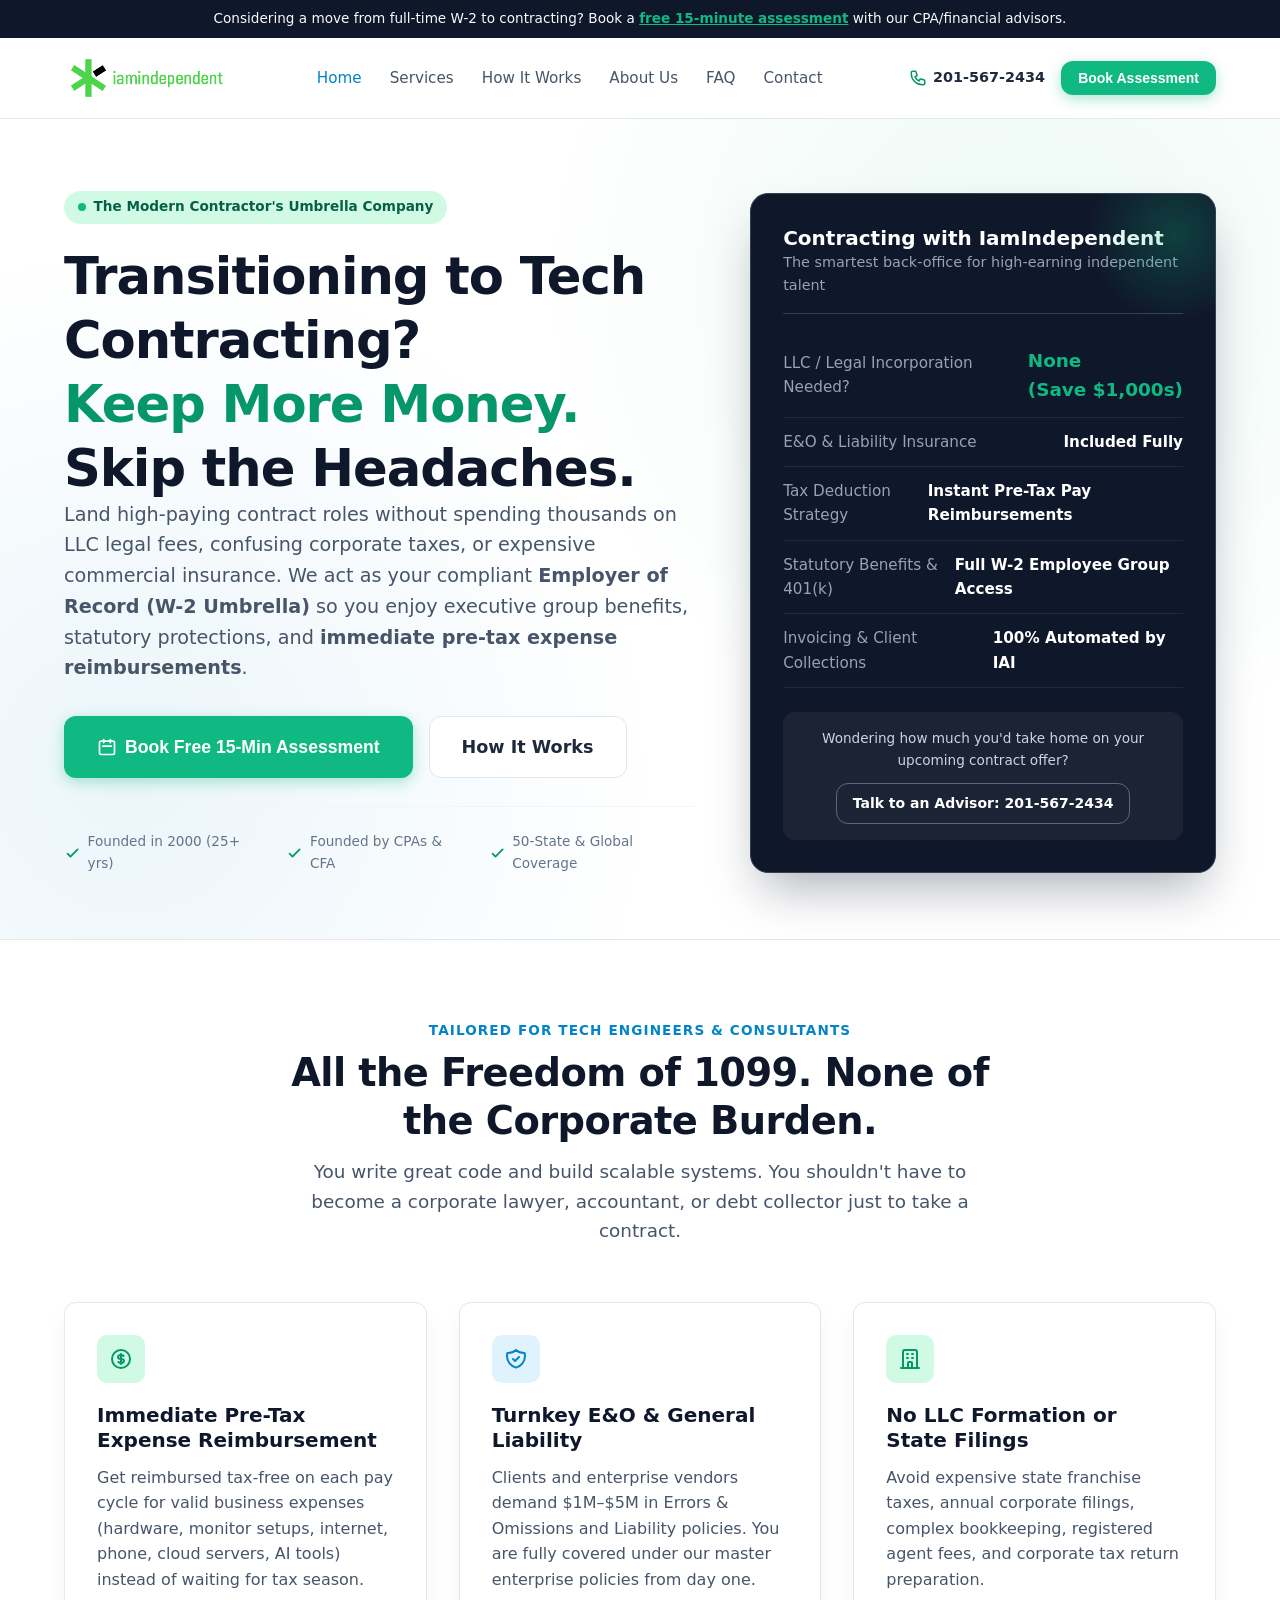
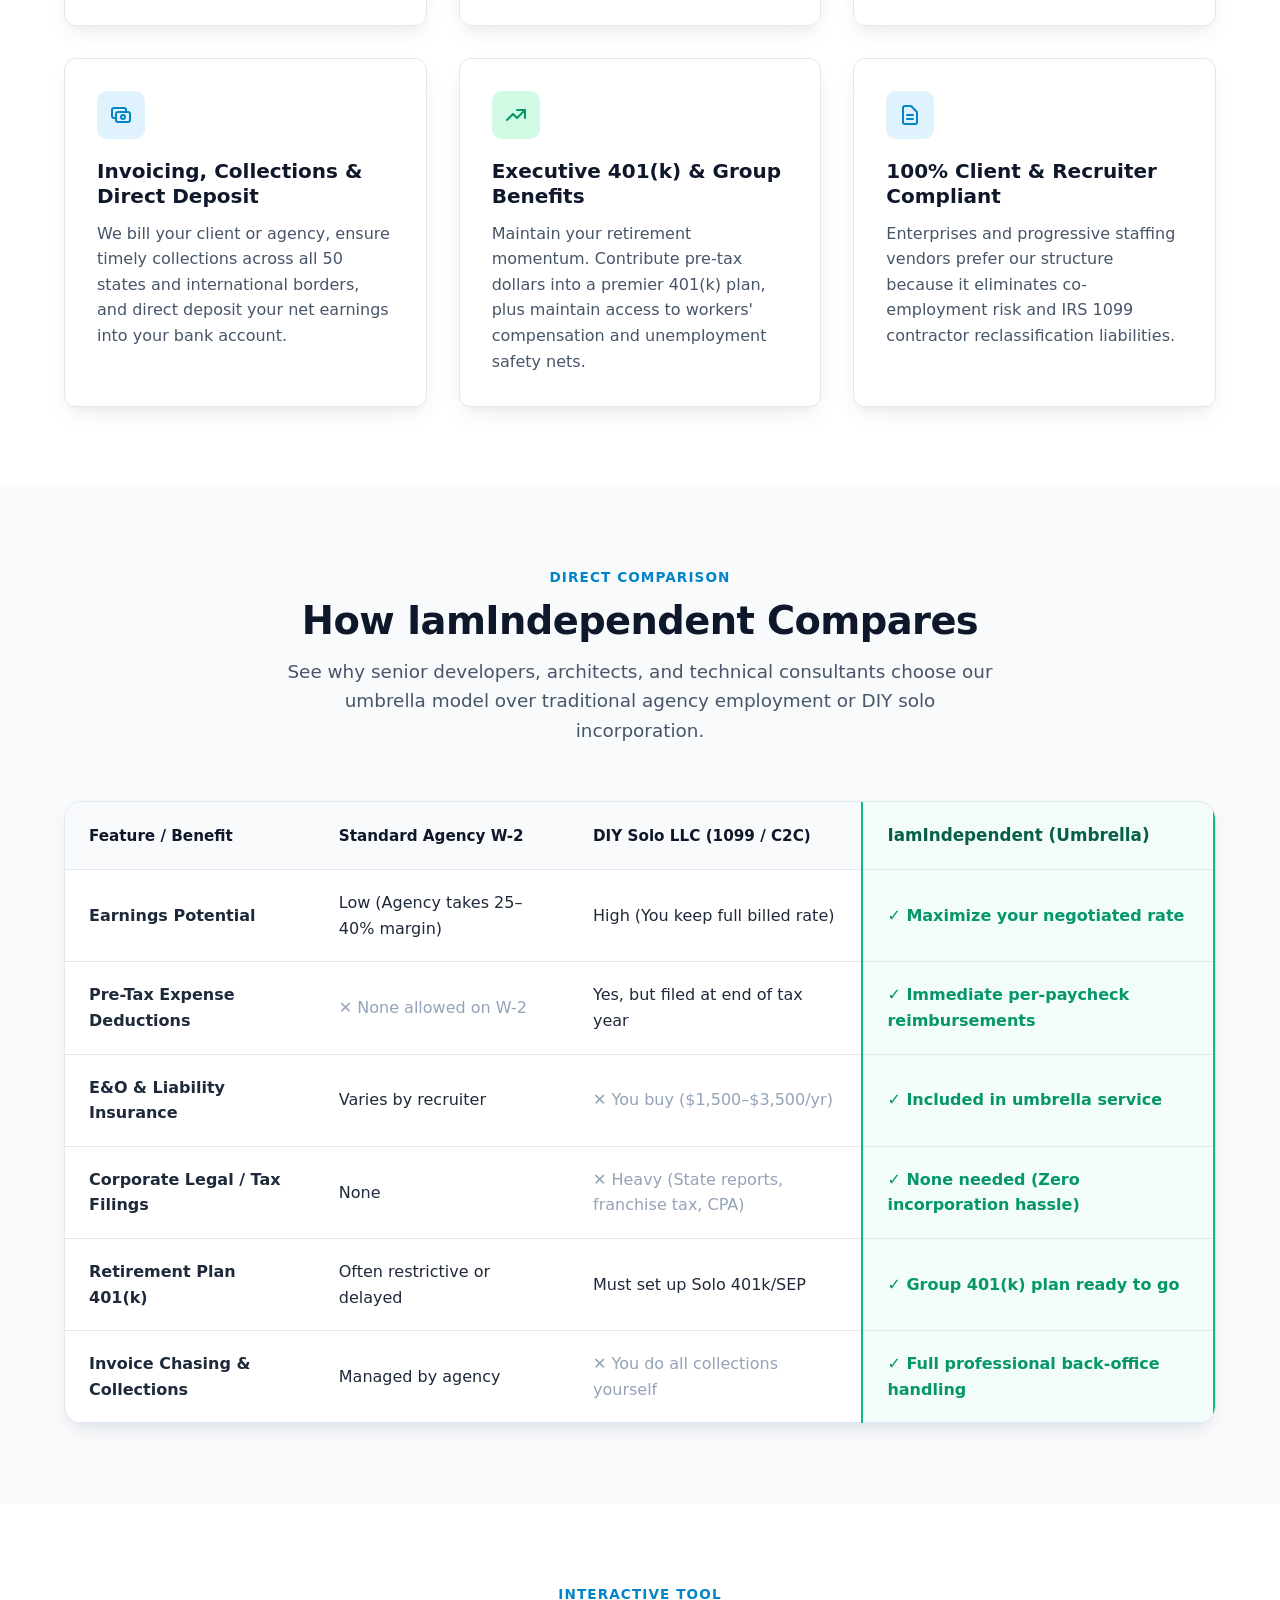
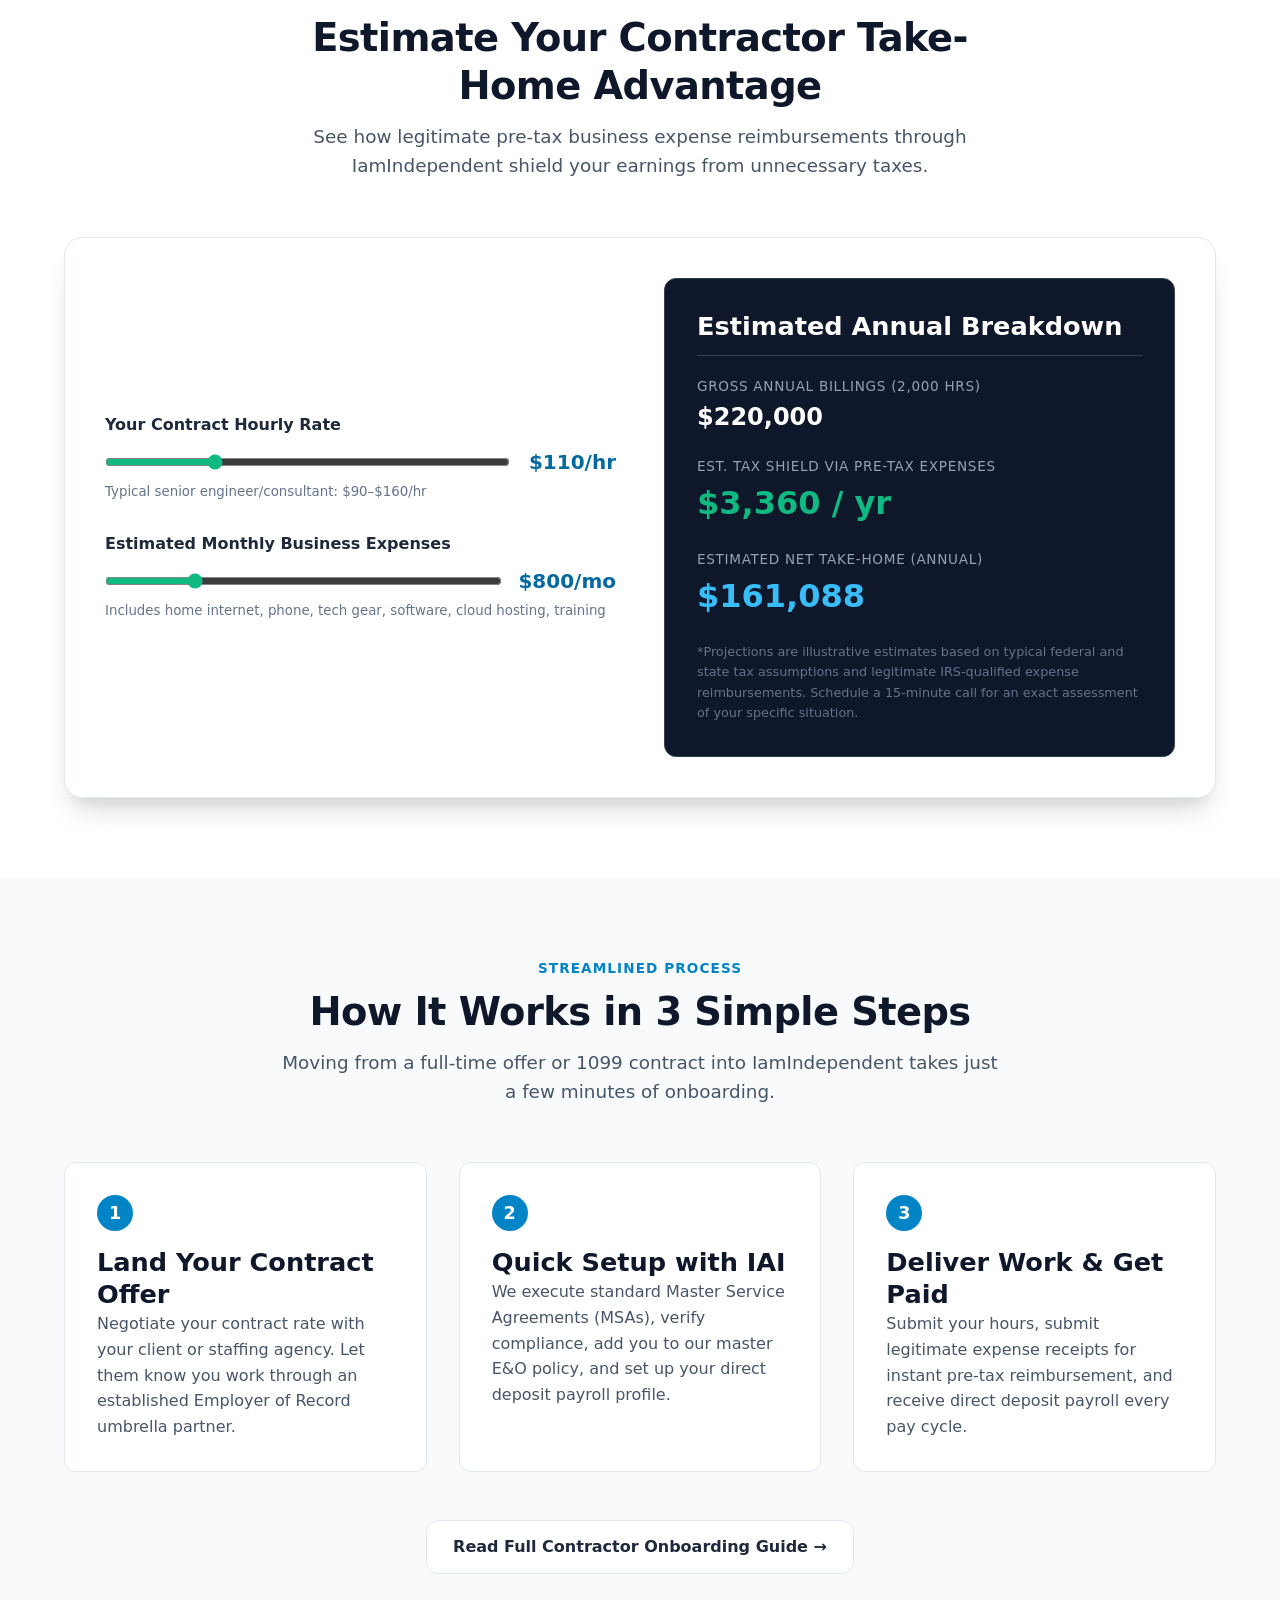
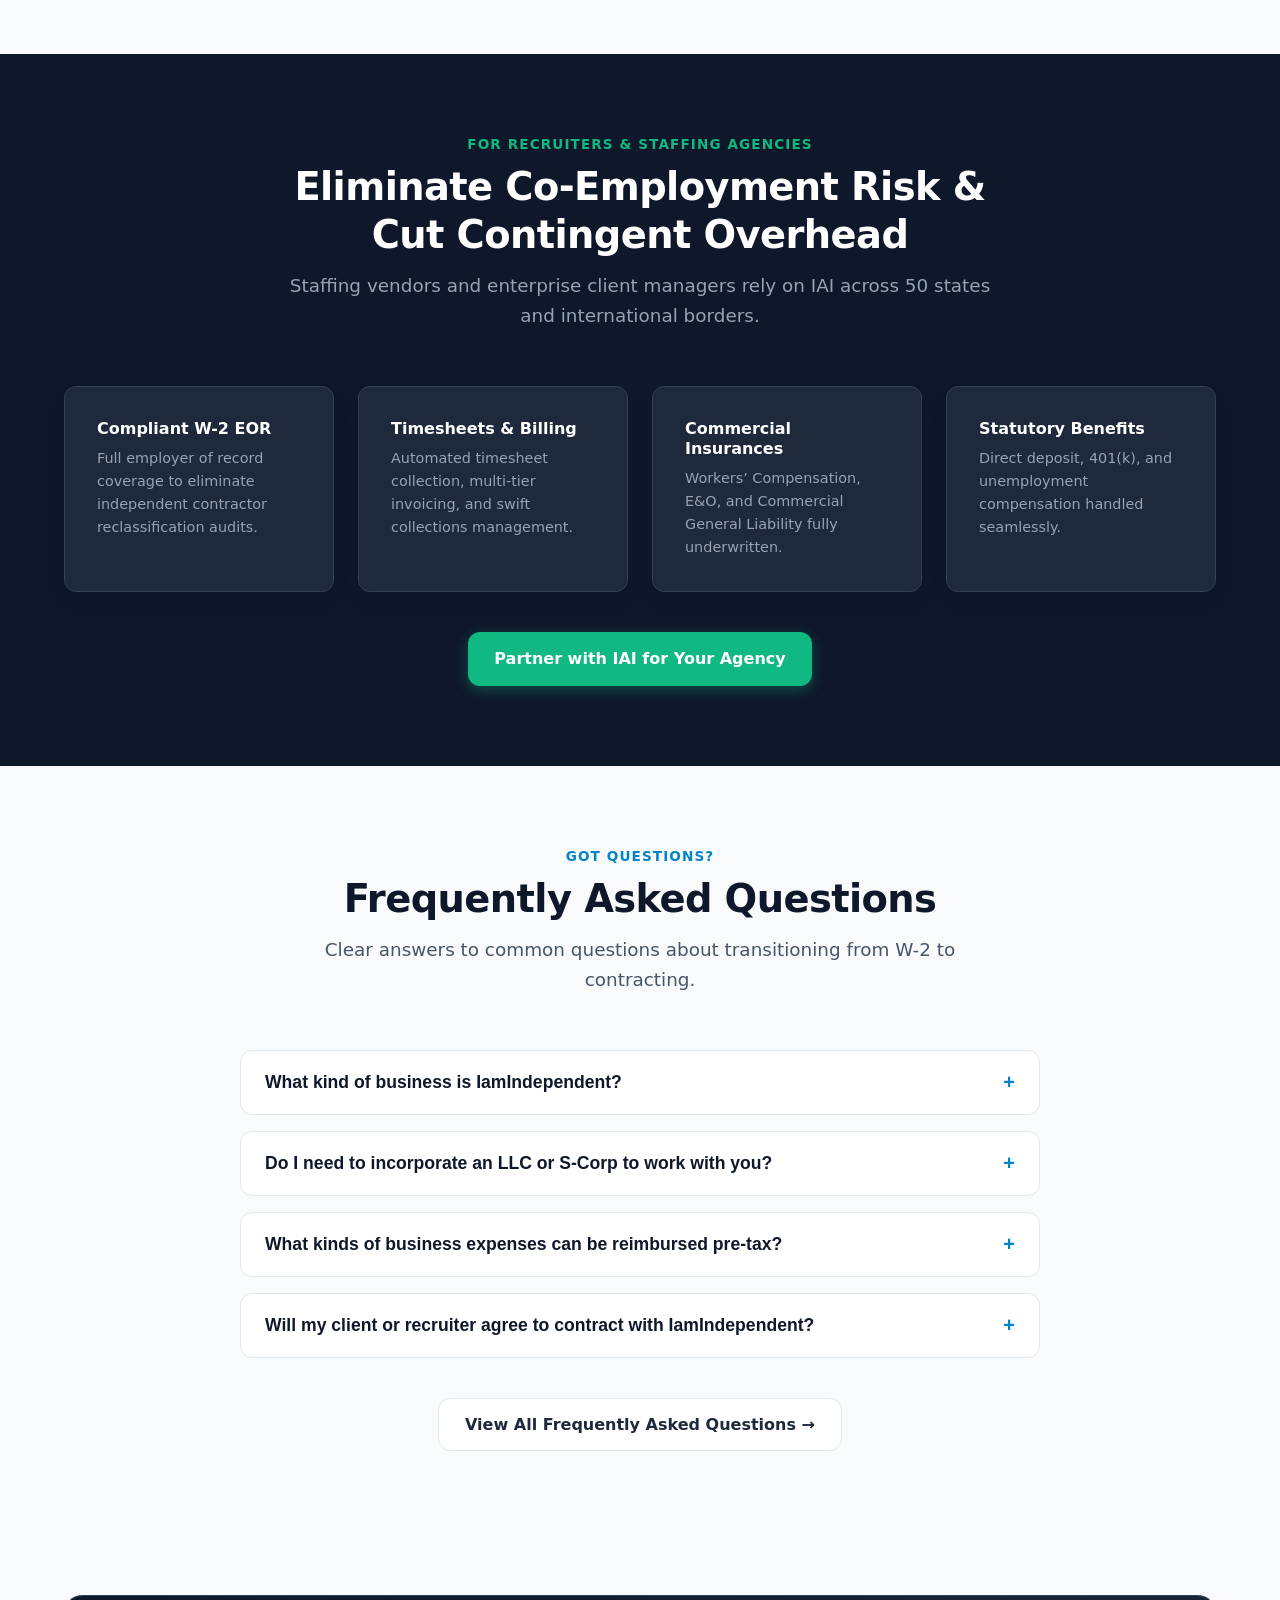
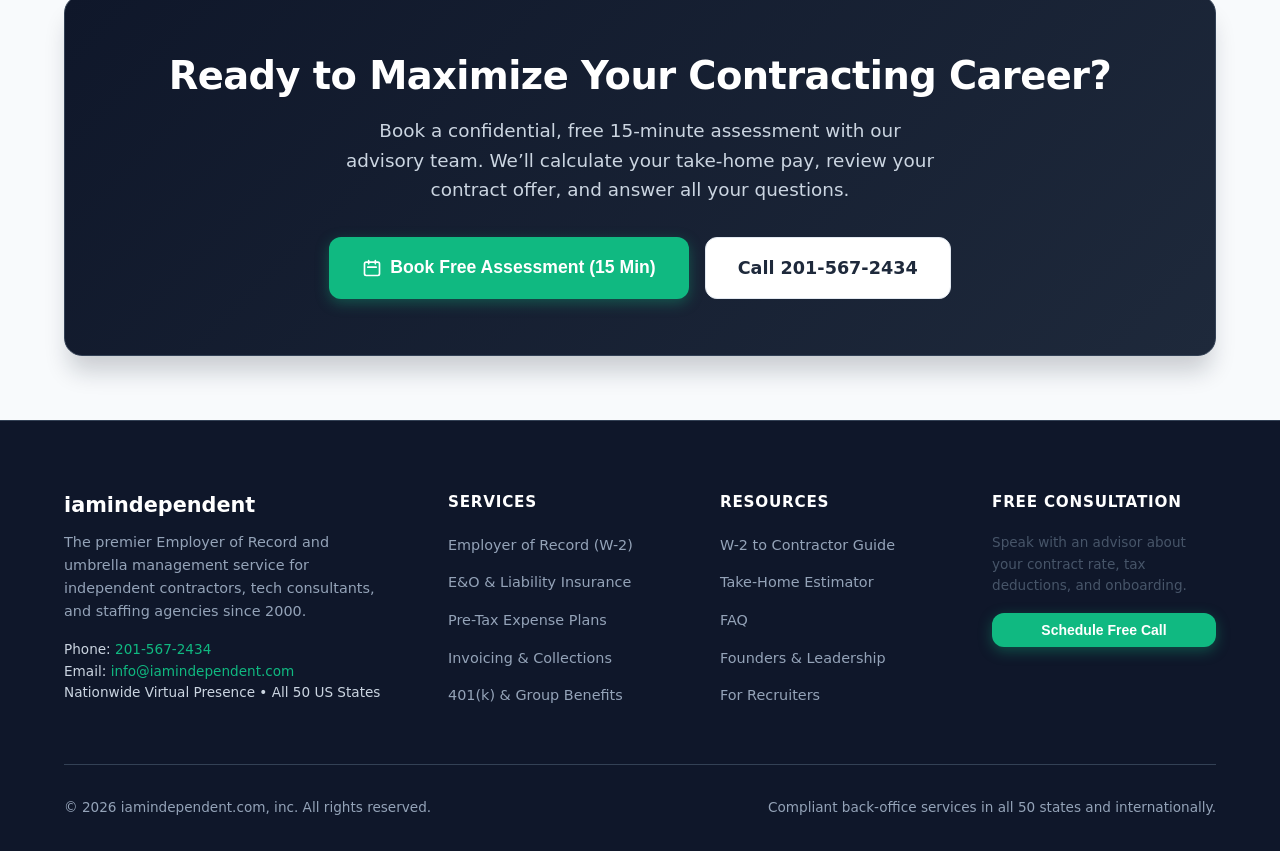
==== commit 2583b08b: "new contact link" ====
--- a/index.html
+++ b/index.html
@@ -96,7 +96,7 @@
 
           <div class="stat-row">
             <span class="stat-label">LLC / Legal Incorporation Needed?</span>
-            <span class="stat-value highlight">None (Save $1,000s)</span>
+            <span class="stat-value highlight">None<br>(Save&nbsp;$1,000s)</span>
           </div>
           <div class="stat-row">
             <span class="stat-label">E&O & Liability Insurance</span>
@@ -458,7 +458,7 @@
 
       <!-- Option 1: Instant Calendar Booking (New Tab) -->
       <div class="modal-calendar-box">
-        <a href="https://calendly.com/gregory-gogregory/30min" target="_blank" rel="noopener noreferrer" class="btn btn-primary btn-calendly js-calendly-link">
+        <a href="https://calendly.com/zev-iamindependent/30min" target="_blank" rel="noopener noreferrer" class="btn btn-primary btn-calendly js-calendly-link">
           <svg width="20" height="20" fill="none" stroke="currentColor" viewBox="0 0 24 24"><path stroke-linecap="round" stroke-linejoin="round" stroke-width="2" d="M8 7V3m8 4V3m-9 8h10M5 21h14a2 2 0 002-2V7a2 2 0 00-2-2H5a2 2 0 00-2 2v12a2 2 0 002 2z"></path></svg>
           Pick a Time on Calendly
           <svg width="16" height="16" fill="none" stroke="currentColor" viewBox="0 0 24 24"><path stroke-linecap="round" stroke-linejoin="round" stroke-width="2" d="M10 6H6a2 2 0 00-2 2v10a2 2 0 002 2h10a2 2 0 002-2v-4M14 4h6m0 0v6m0-6L10 14"></path></svg>
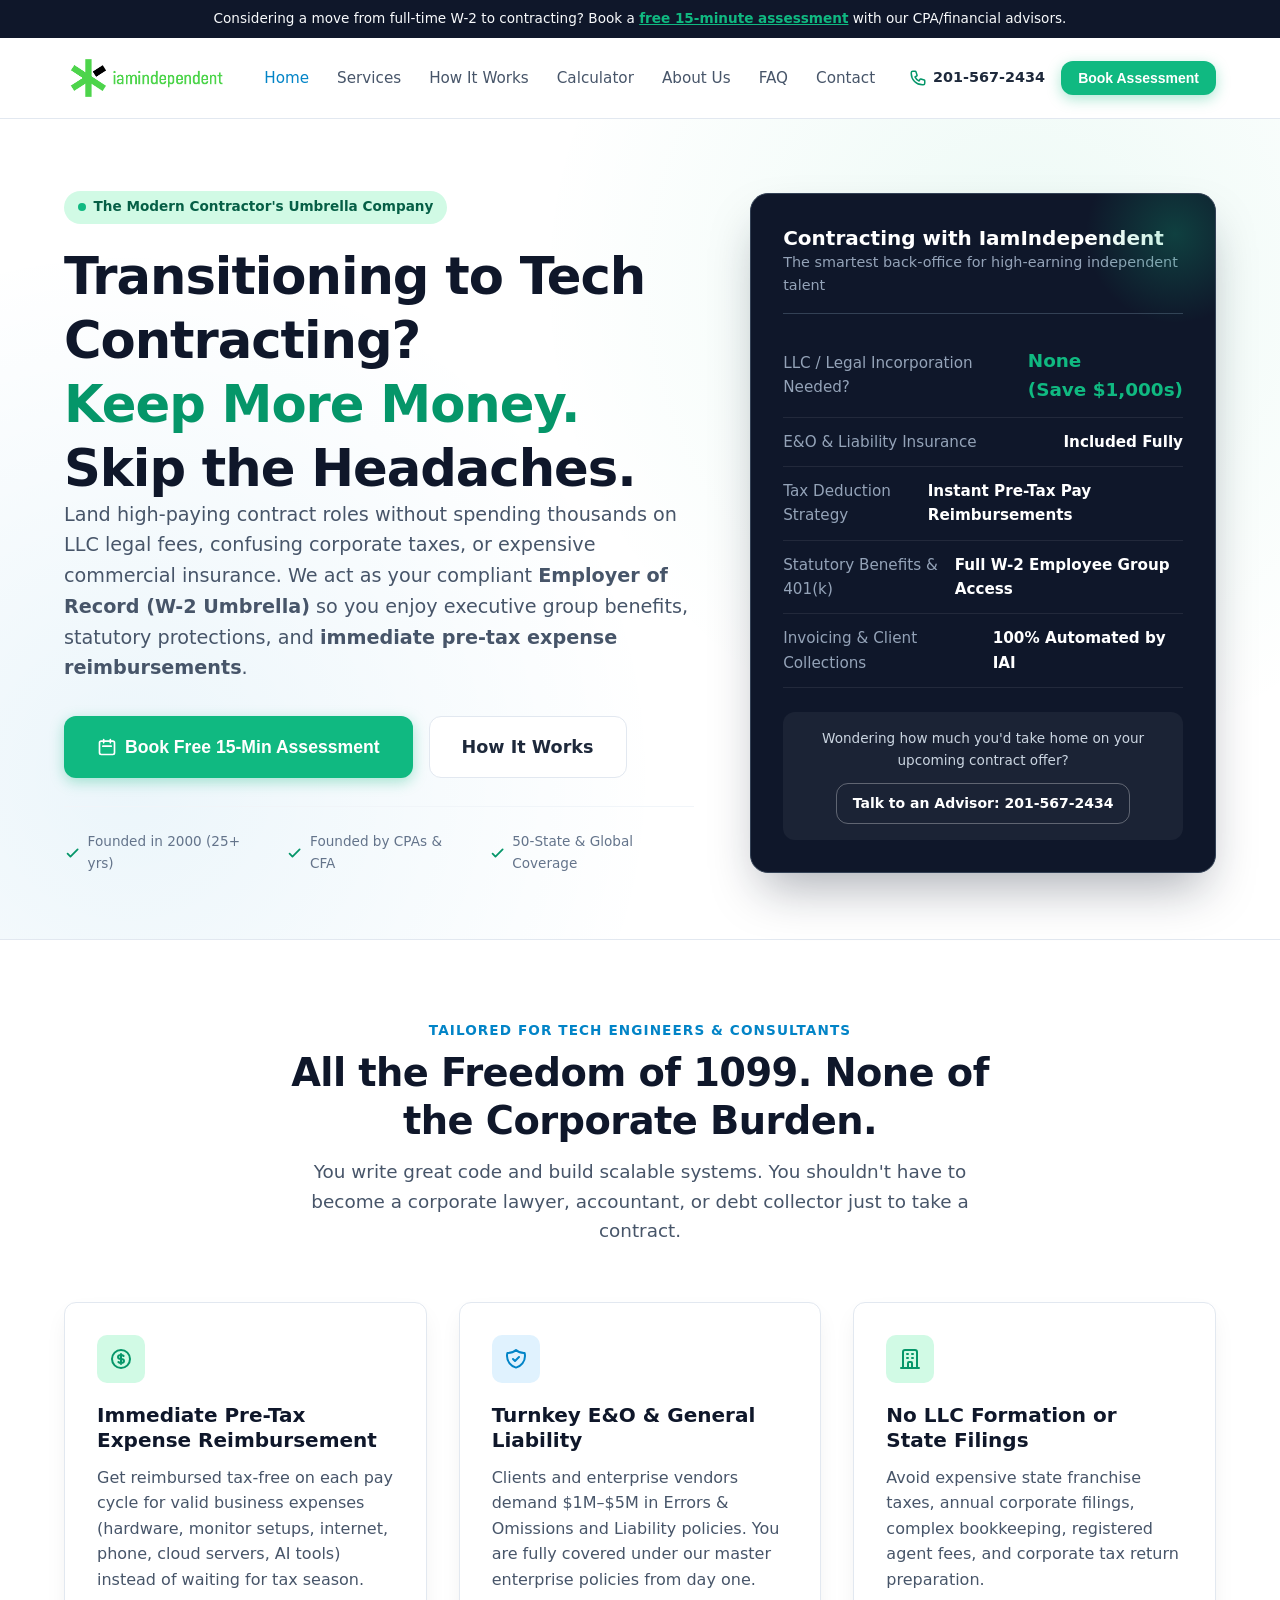
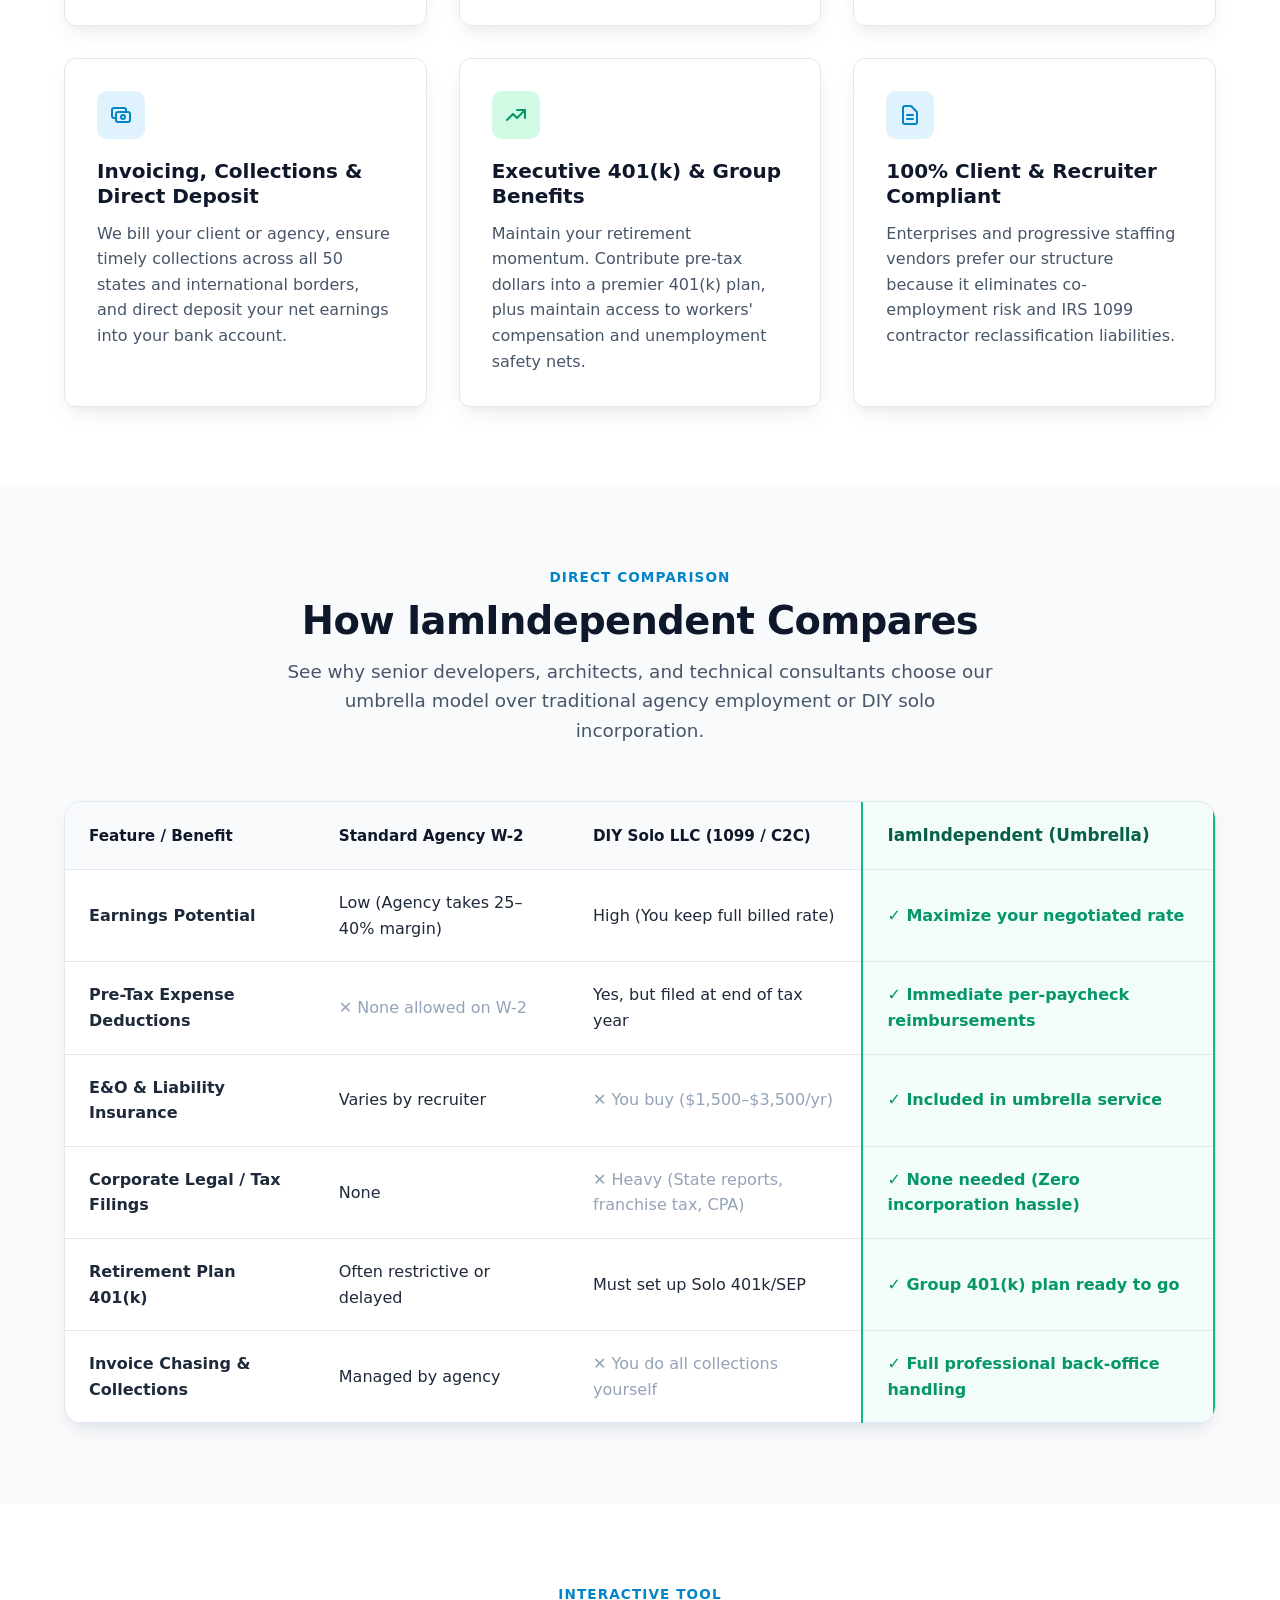
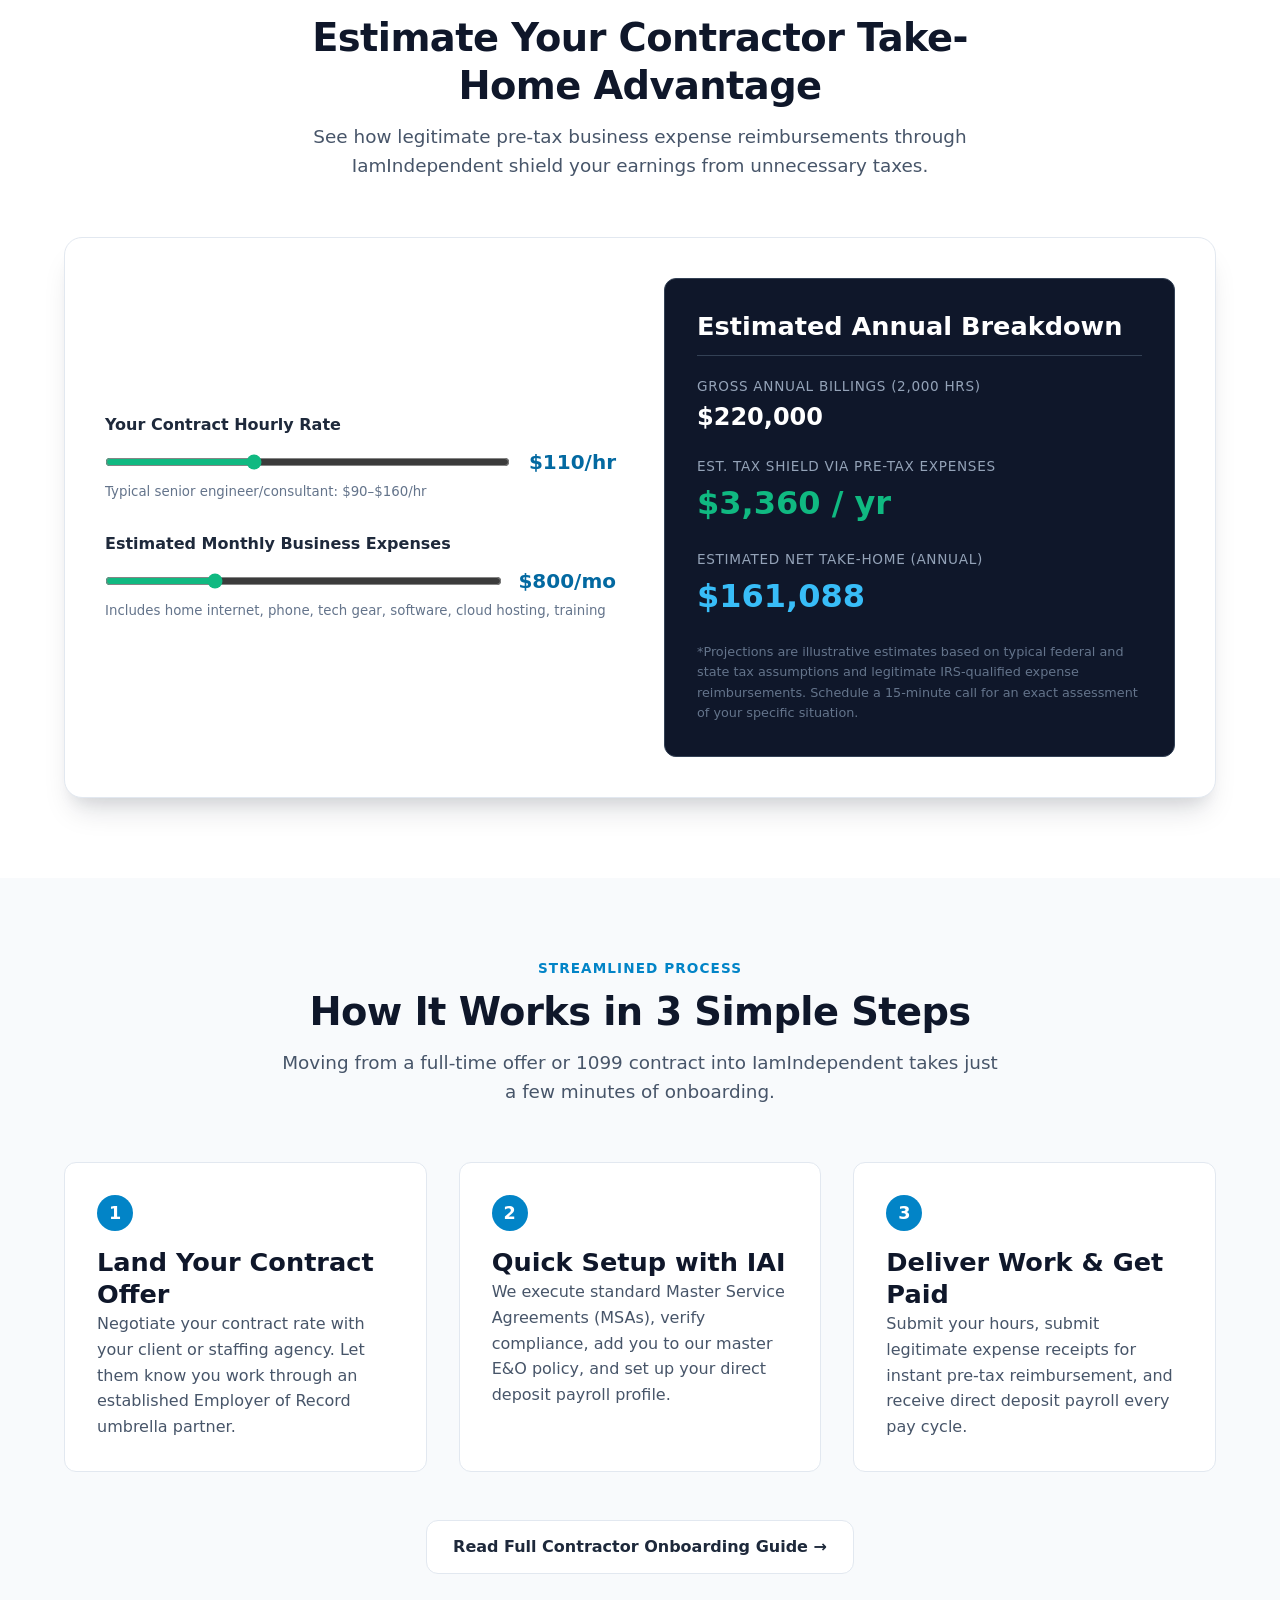
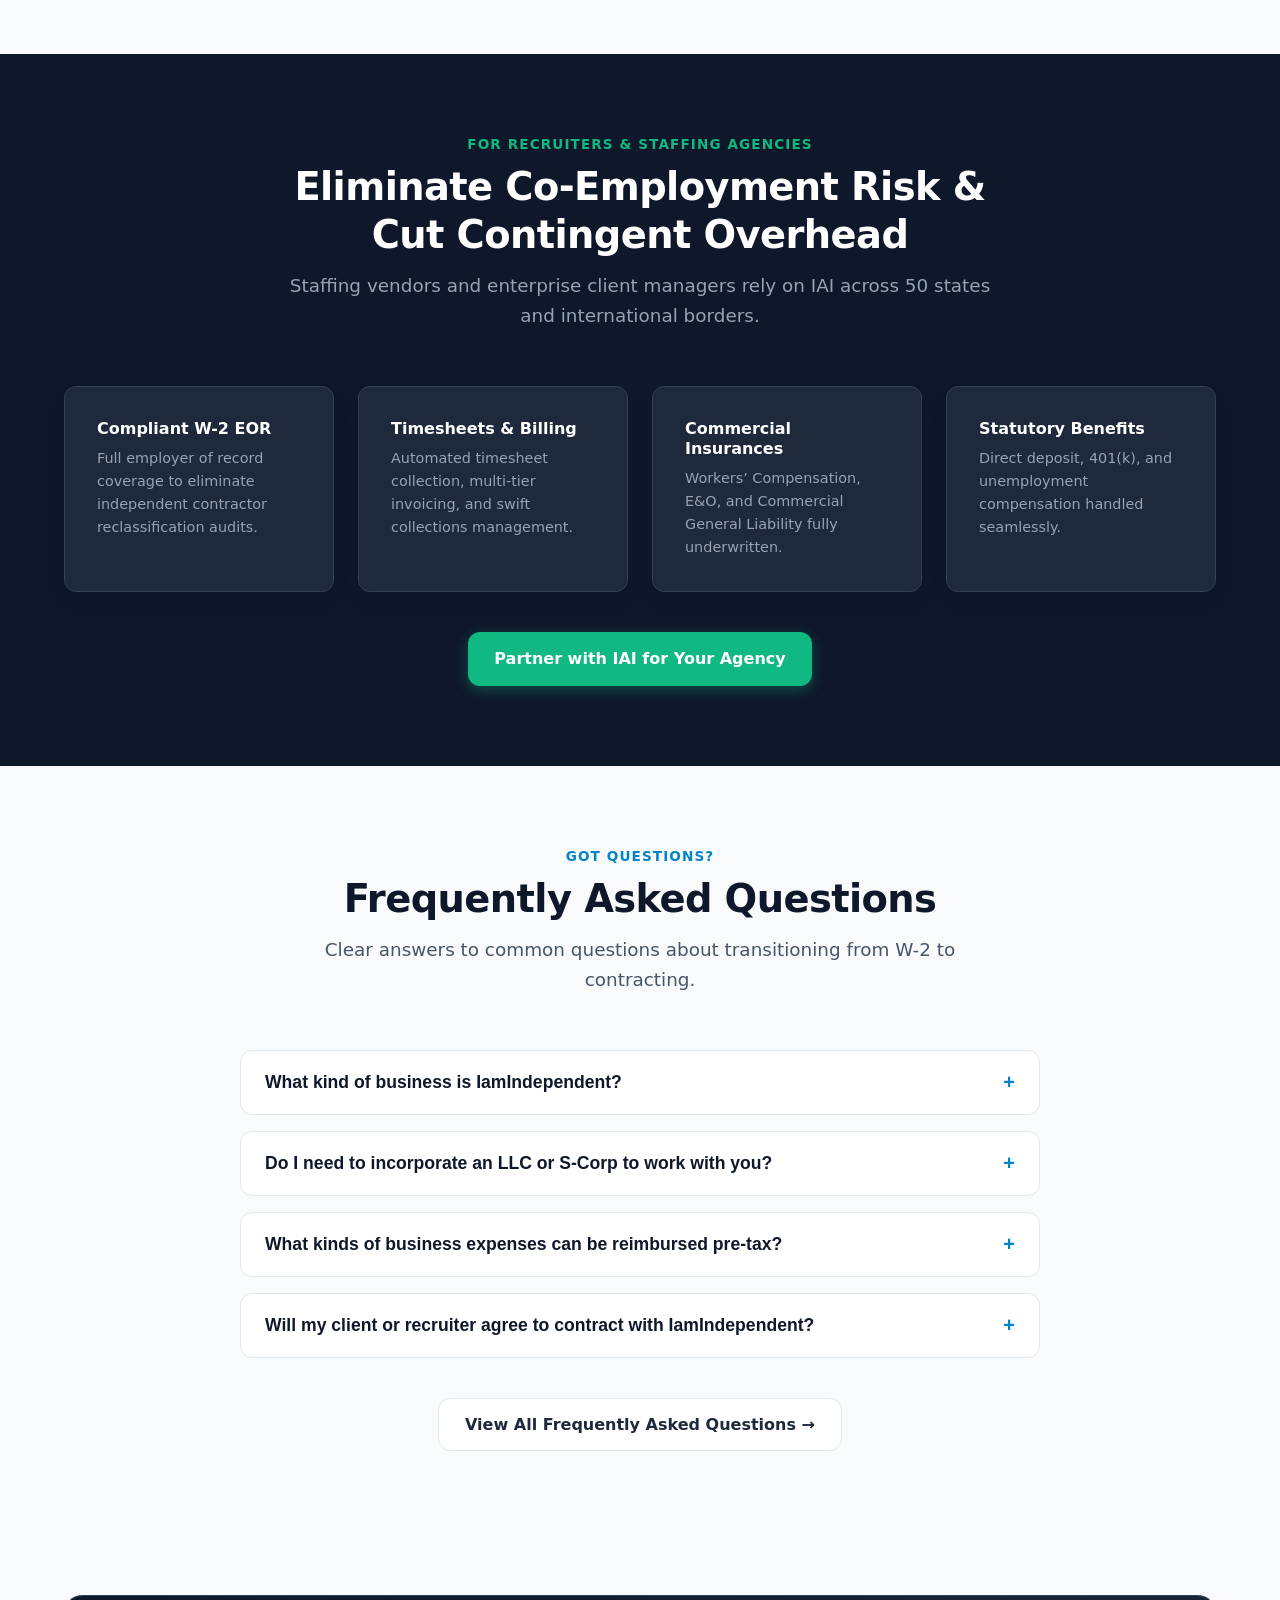
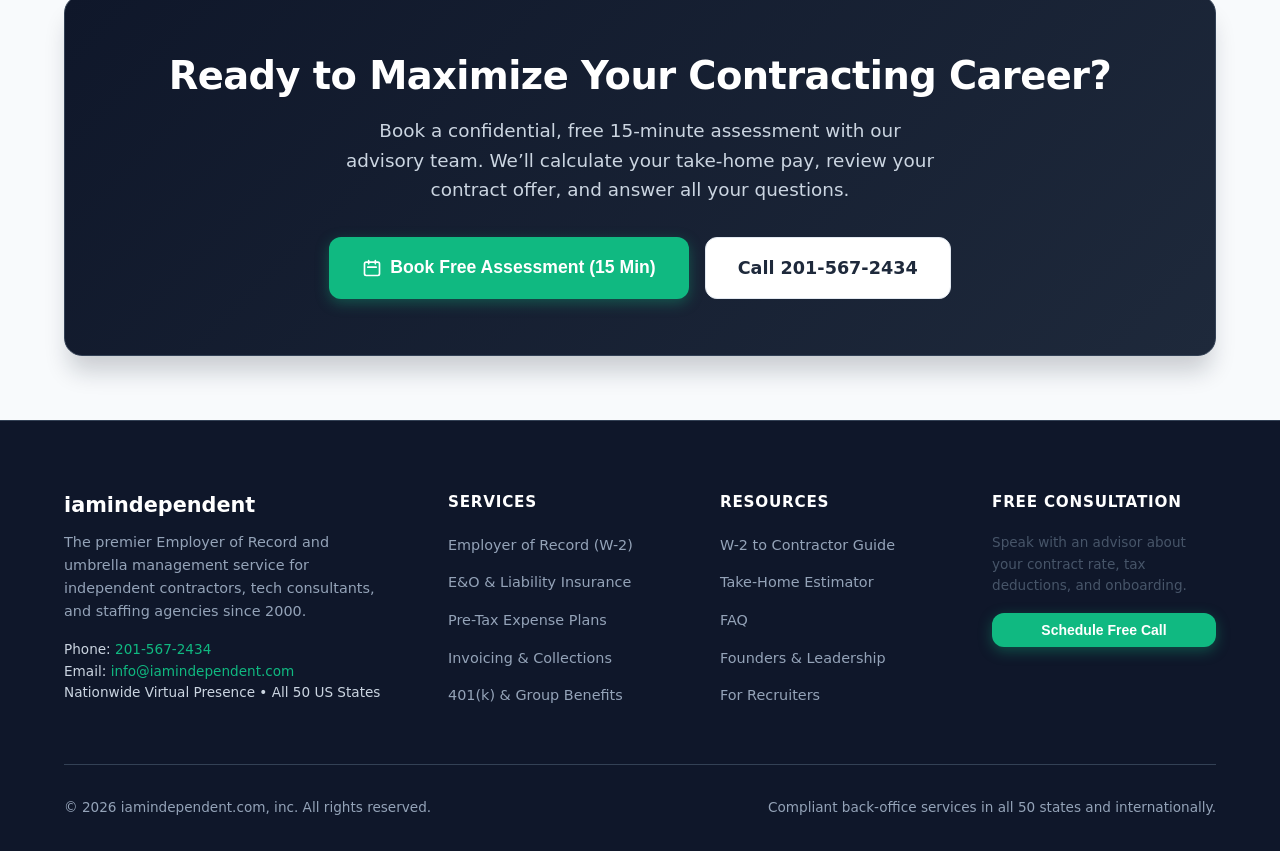
==== commit d54ad05f: "- Updated bio sentence. - Added Calculator at the top menu, to the right of "How It Works"." ====
--- a/index.html
+++ b/index.html
@@ -32,6 +32,7 @@
         <li><a href="index.html" class="nav-link active">Home</a></li>
         <li><a href="services.html" class="nav-link">Services</a></li>
         <li><a href="how-it-works.html" class="nav-link">How It Works</a></li>
+        <li><a href="#calculator" class="nav-link">Calculator</a></li>
         <li><a href="about.html" class="nav-link">About Us</a></li>
         <li><a href="faq.html" class="nav-link">FAQ</a></li>
         <li><a href="book.html" class="nav-link">Contact</a></li>
@@ -260,7 +261,7 @@
             <div class="calc-group">
               <label for="hourlyRate">Your Contract Hourly Rate</label>
               <div class="range-wrap">
-                <input type="range" id="hourlyRate" class="range-slider" min="60" max="250" step="5" value="110">
+                <input type="range" id="hourlyRate" class="range-slider" min="30" max="250" step="5" value="110">
                 <span id="hourlyRateVal" class="range-val">$110/hr</span>
               </div>
               <small style="color:#64748b;">Typical senior engineer/consultant: $90–$160/hr</small>
@@ -269,7 +270,7 @@
             <div class="calc-group">
               <label for="monthlyExpenses">Estimated Monthly Business Expenses</label>
               <div class="range-wrap">
-                <input type="range" id="monthlyExpenses" class="range-slider" min="200" max="3000" step="100" value="800">
+                <input type="range" id="monthlyExpenses" class="range-slider" min="0" max="3000" step="100" value="800">
                 <span id="monthlyExpensesVal" class="range-val">$800/mo</span>
               </div>
               <small style="color:#64748b;">Includes home internet, phone, tech gear, software, cloud hosting, training</small>
--- a/assets/css/styles.css
+++ b/assets/css/styles.css
@@ -551,6 +551,10 @@
 }
 
 /* Interactive Calculator */
+#calculator {
+  scroll-margin-top: 80px;
+}
+
 .calc-card {
   background: #ffffff;
   border-radius: var(--radius-lg);
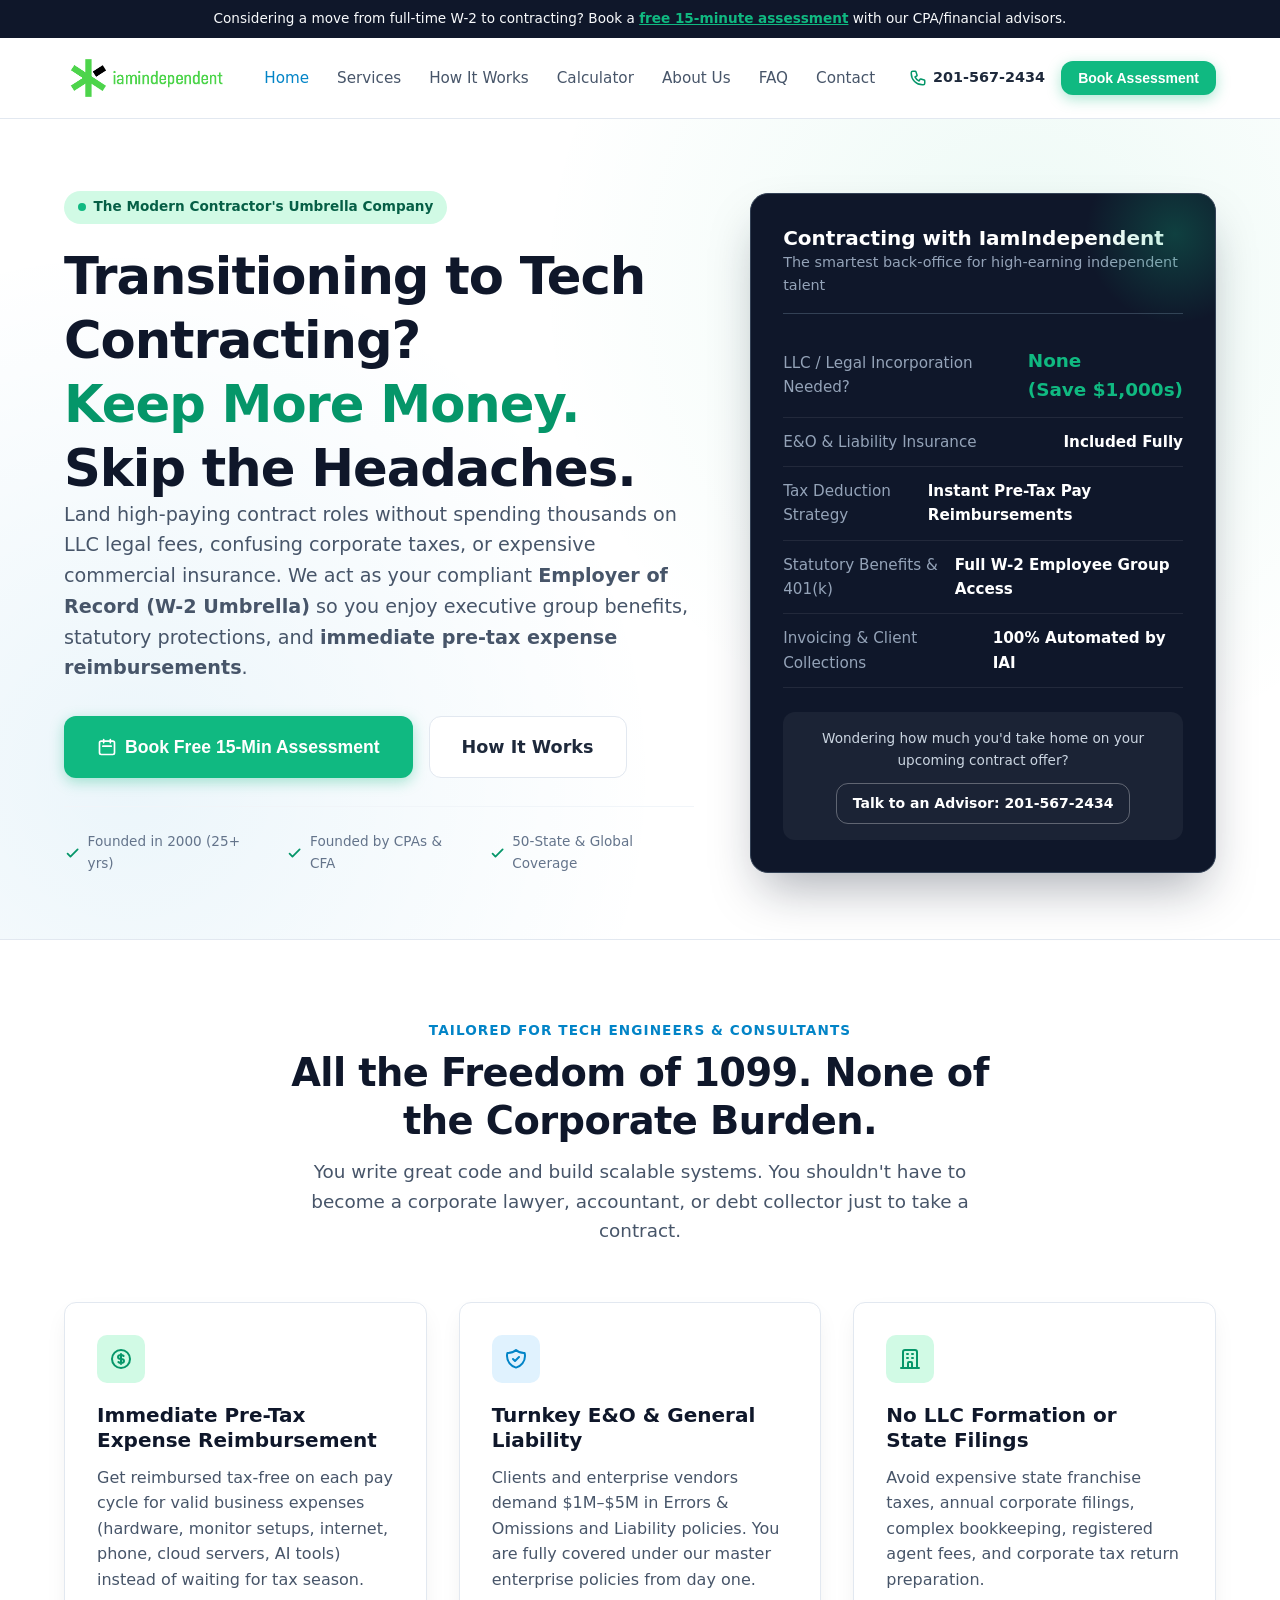
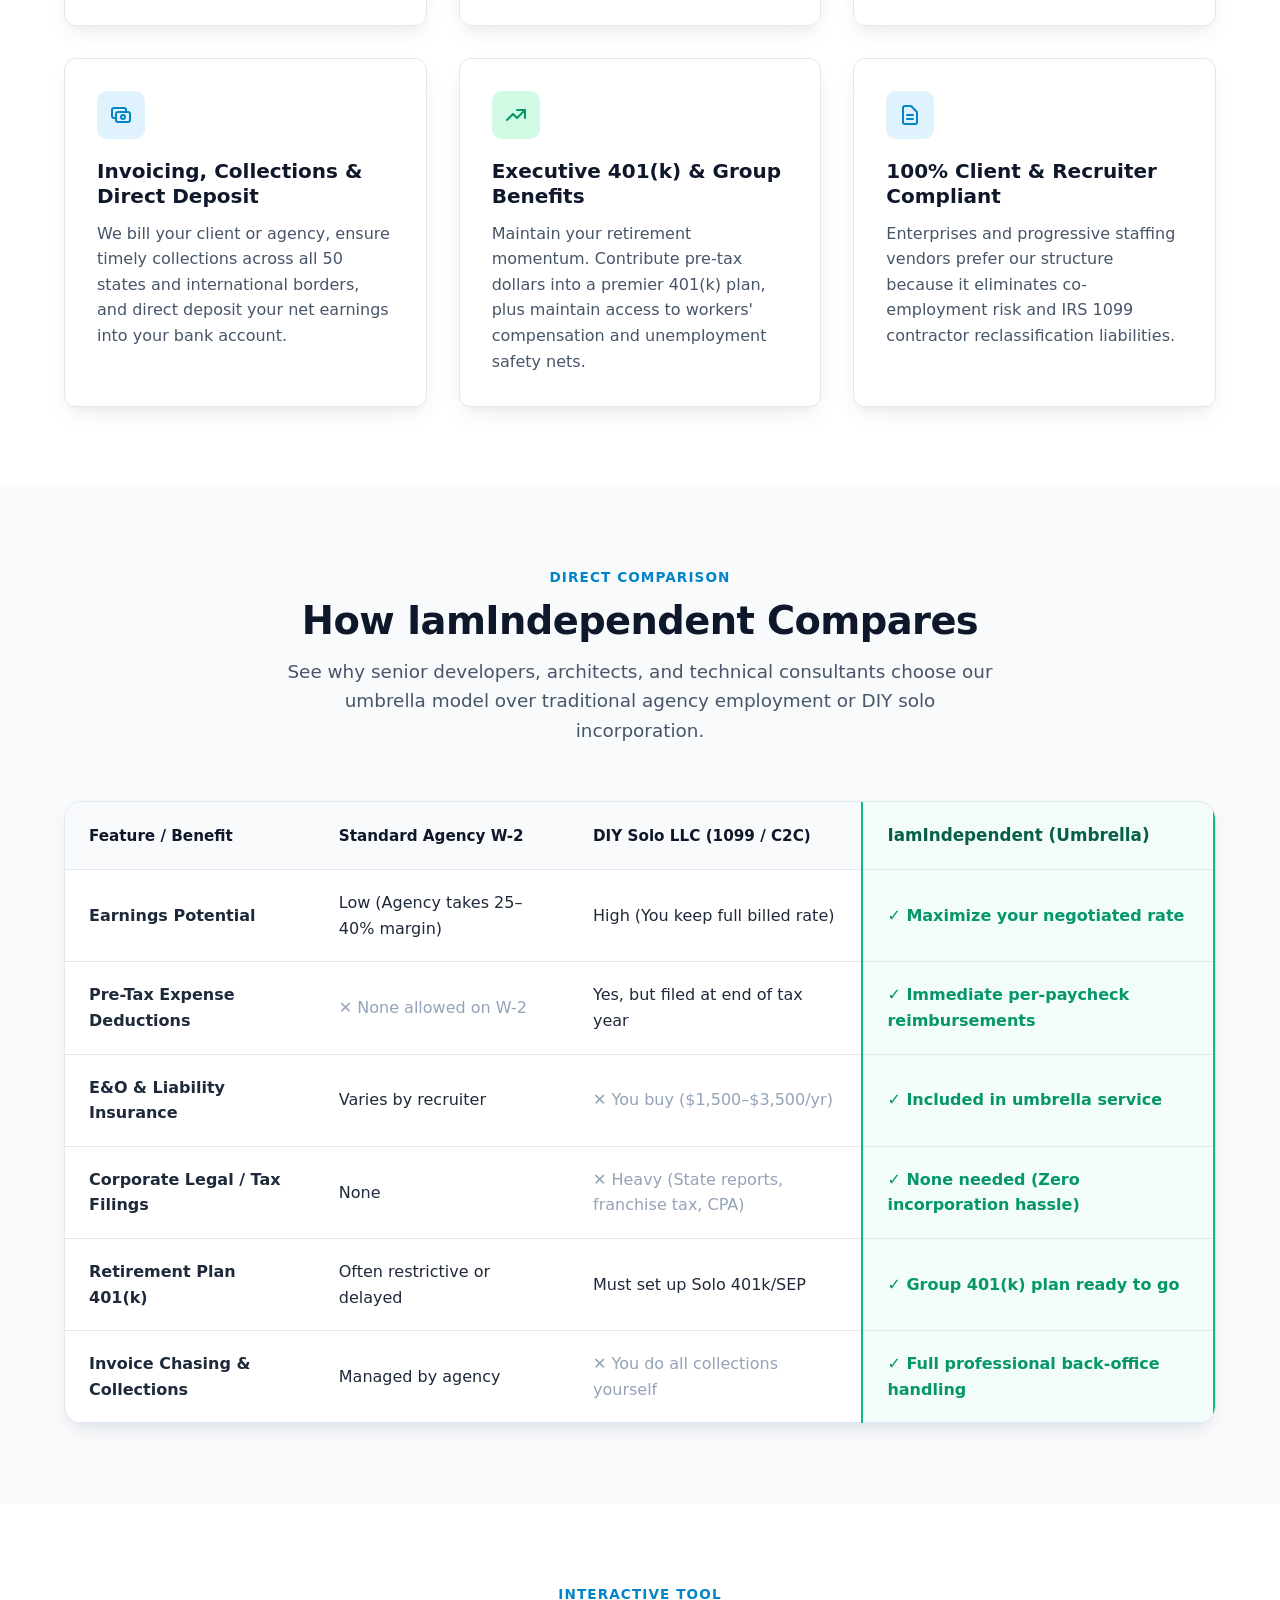
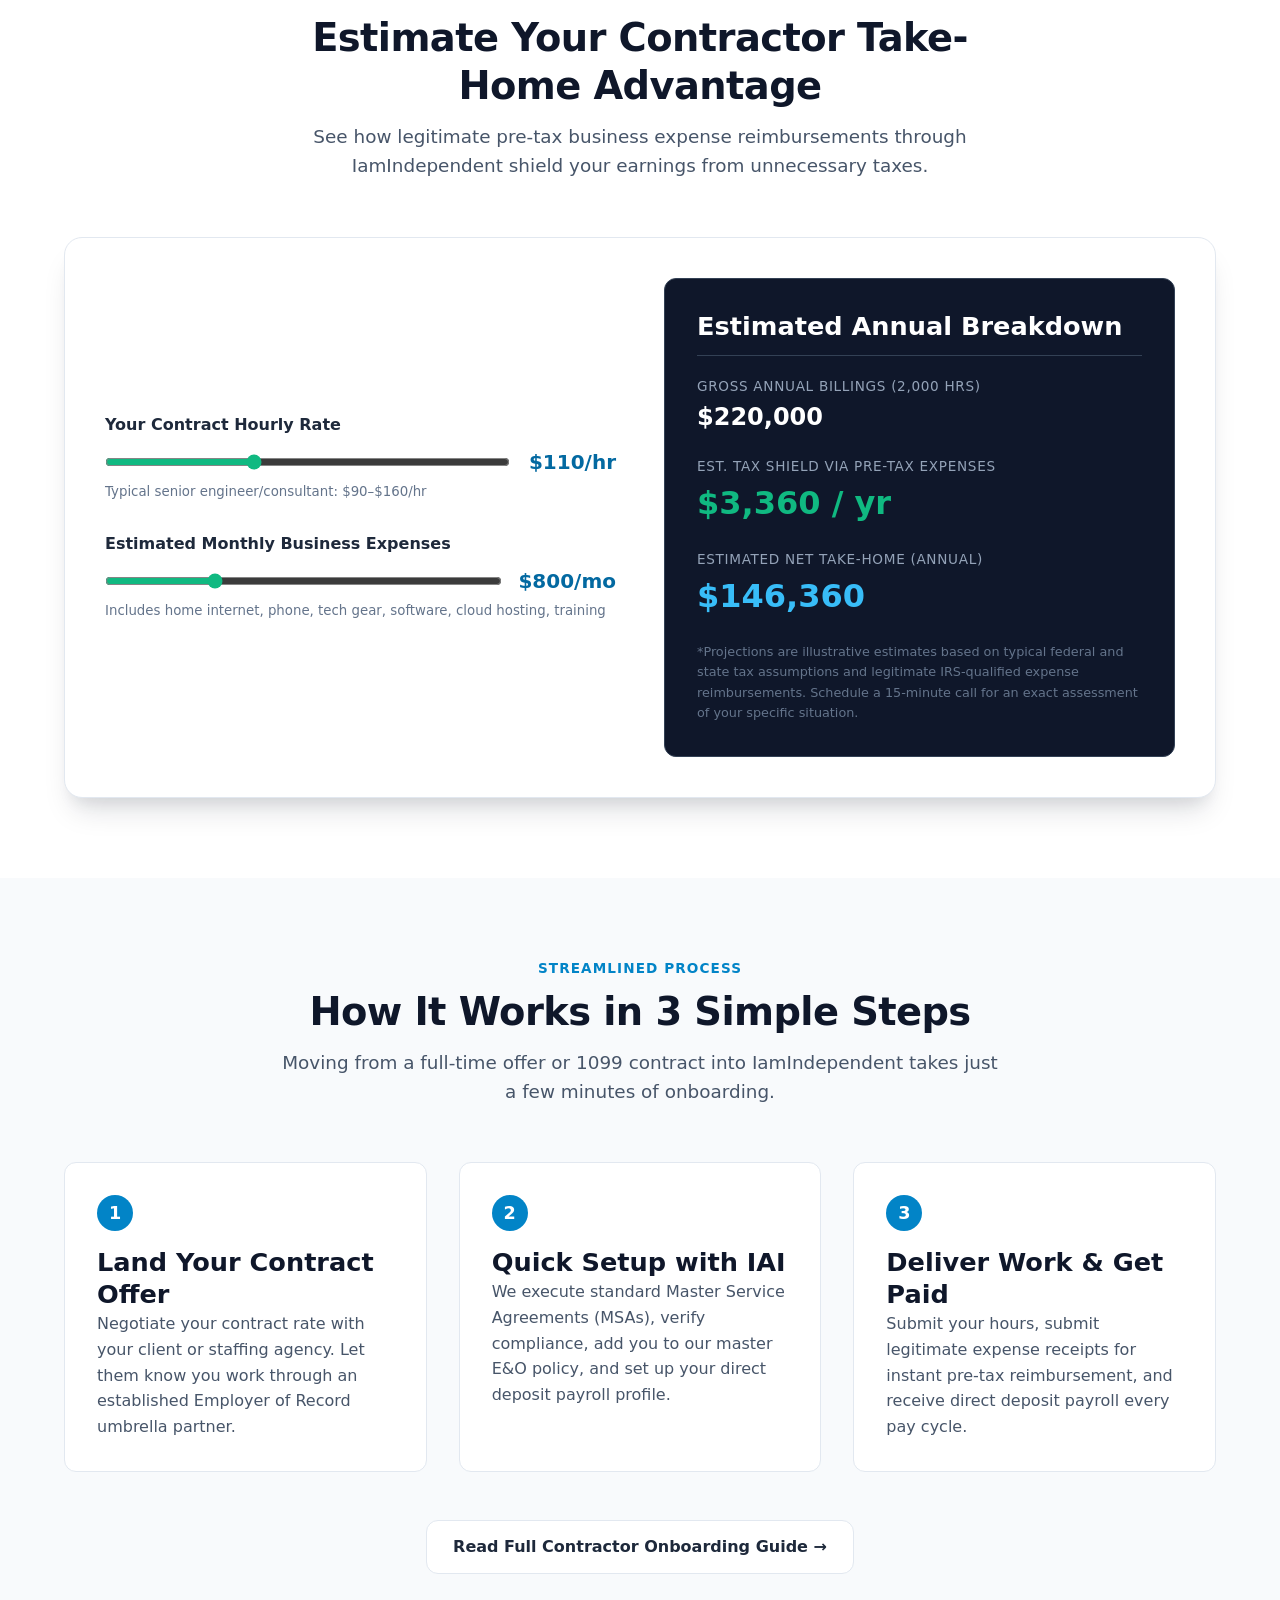
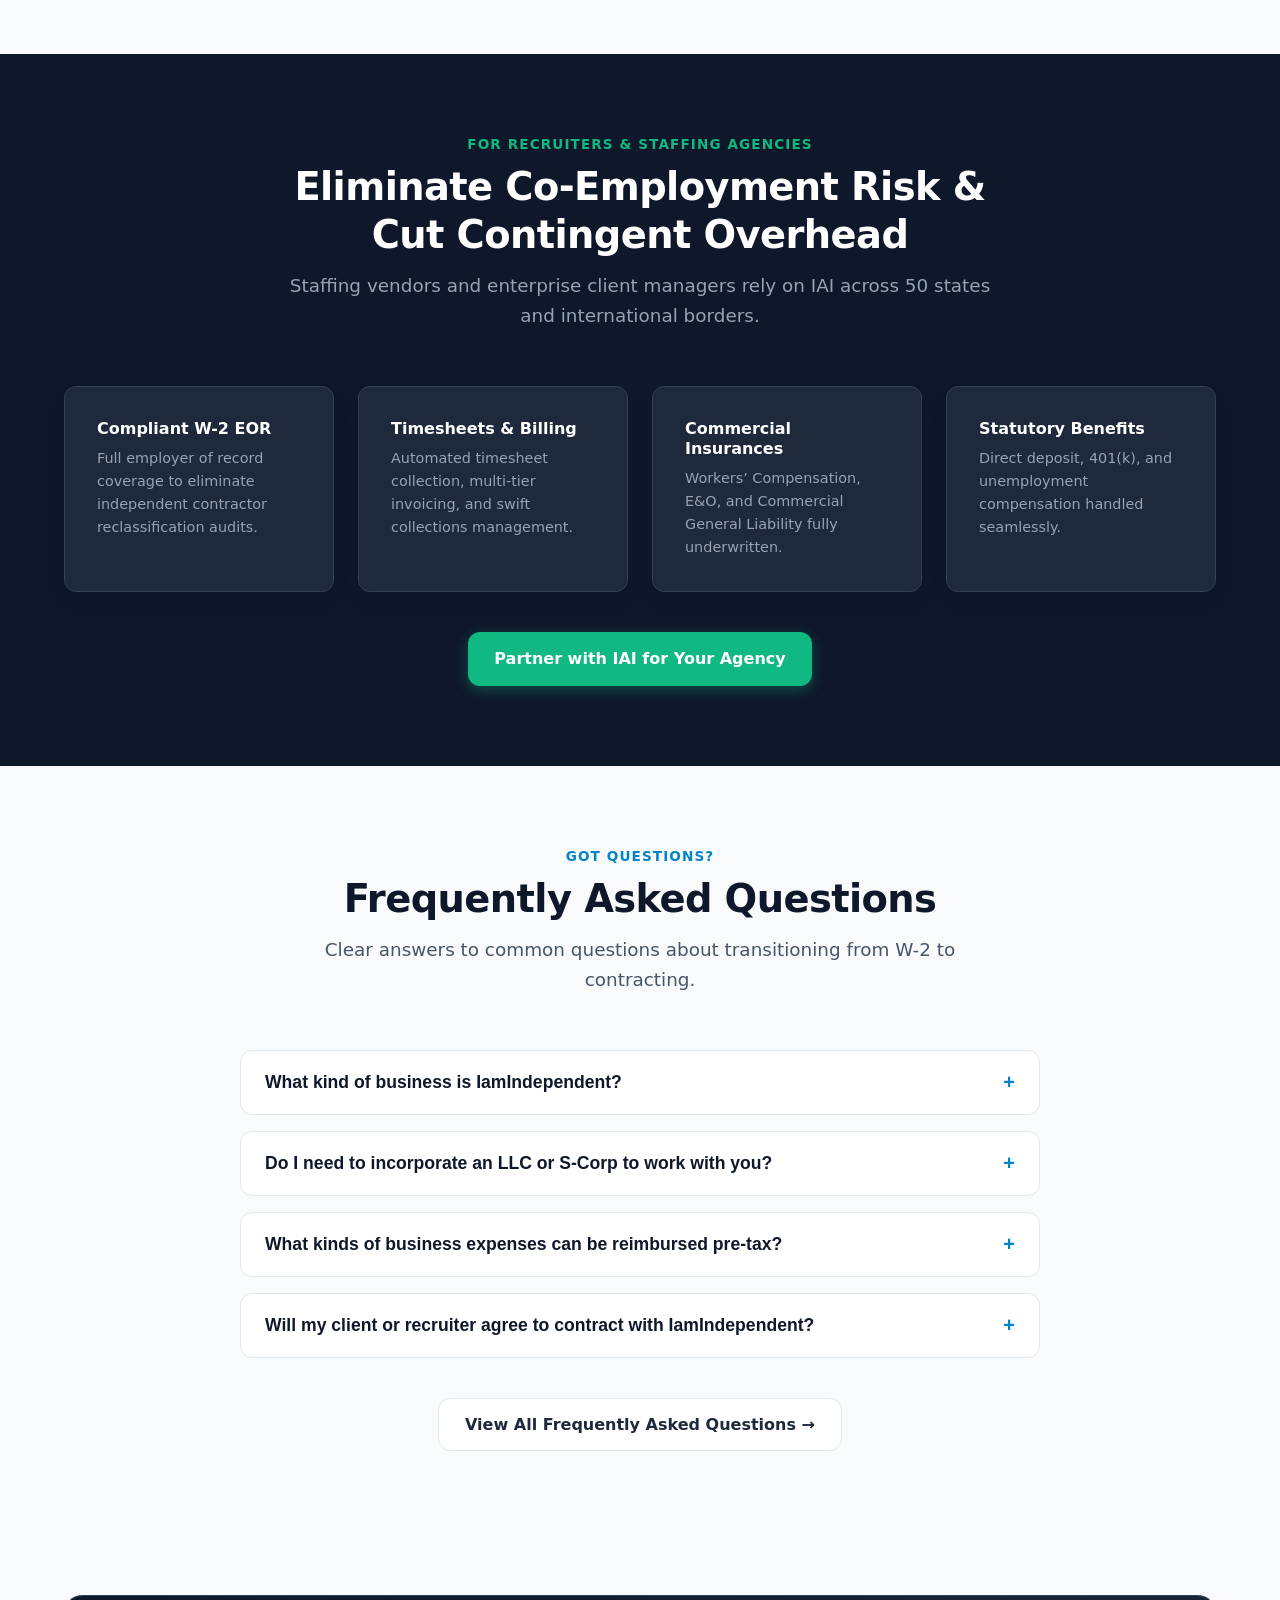
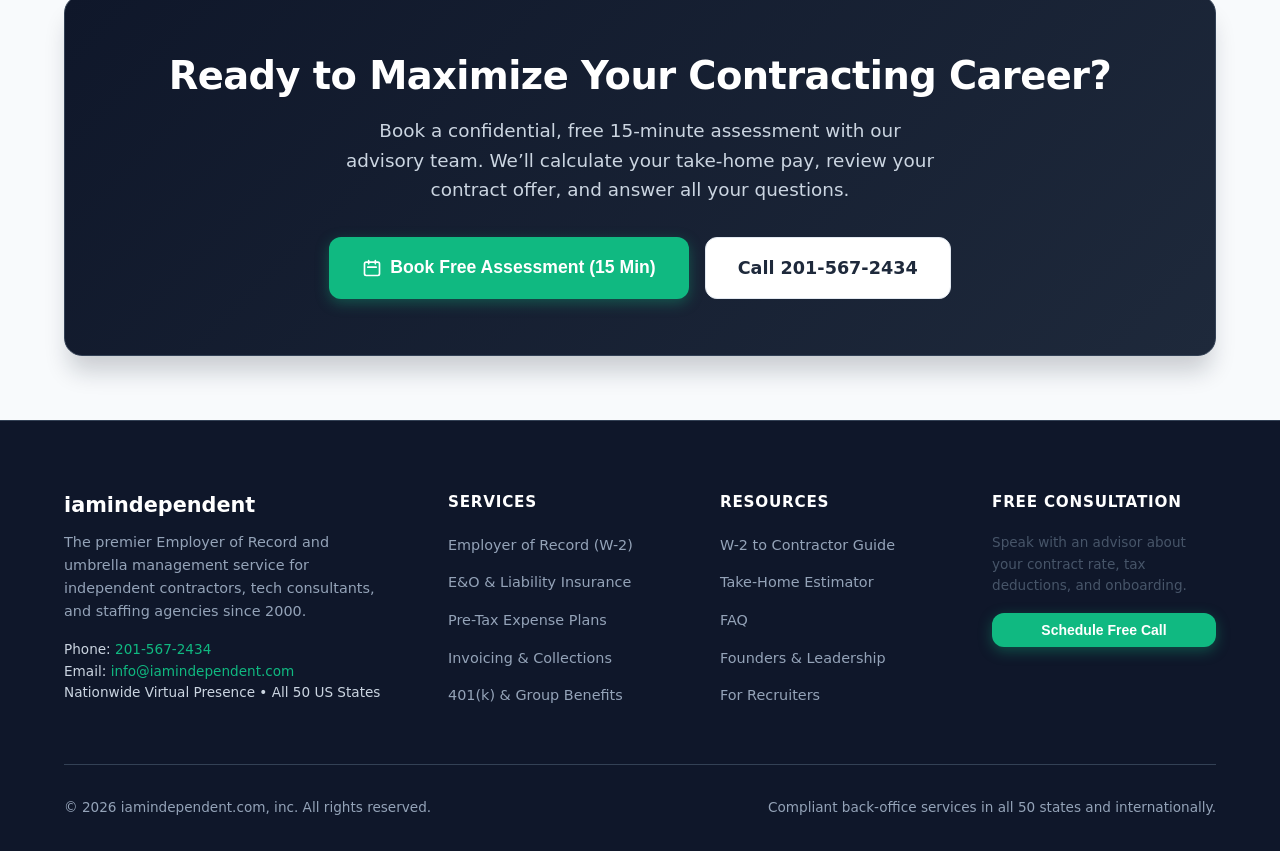
==== commit 8a3b0ff1: "updated calculator logic" ====
--- a/index.html
+++ b/index.html
@@ -2,11 +2,12 @@
 <html lang="en">
 <head>
   <!-- Google tag (gtag.js) -->
-  <script async src="https://www.googletagmanager.com/gtm.js?id=GTM-5JBZPKZS"></script>
+  <script async src="https://www.googletagmanager.com/gtag/js?id=G-ZEZWZV7GDF"></script>
   <script>
     window.dataLayer = window.dataLayer || [];
     function gtag(){dataLayer.push(arguments);}
     gtag('js', new Date());
+    gtag('config', 'G-ZEZWZV7GDF');
   </script>
   <meta charset="UTF-8">
   <meta name="viewport" content="width=device-width, initial-scale=1.0">
@@ -292,7 +293,7 @@
 
             <div class="result-metric">
               <div class="label">Estimated Net Take-Home (Annual)</div>
-              <div class="value" id="calcTakeHome" style="color:#38bdf8;">$167,000</div>
+              <div class="value" id="calcTakeHome" style="color:#38bdf8;">$146,360</div>
             </div>
 
             <p class="result-note">
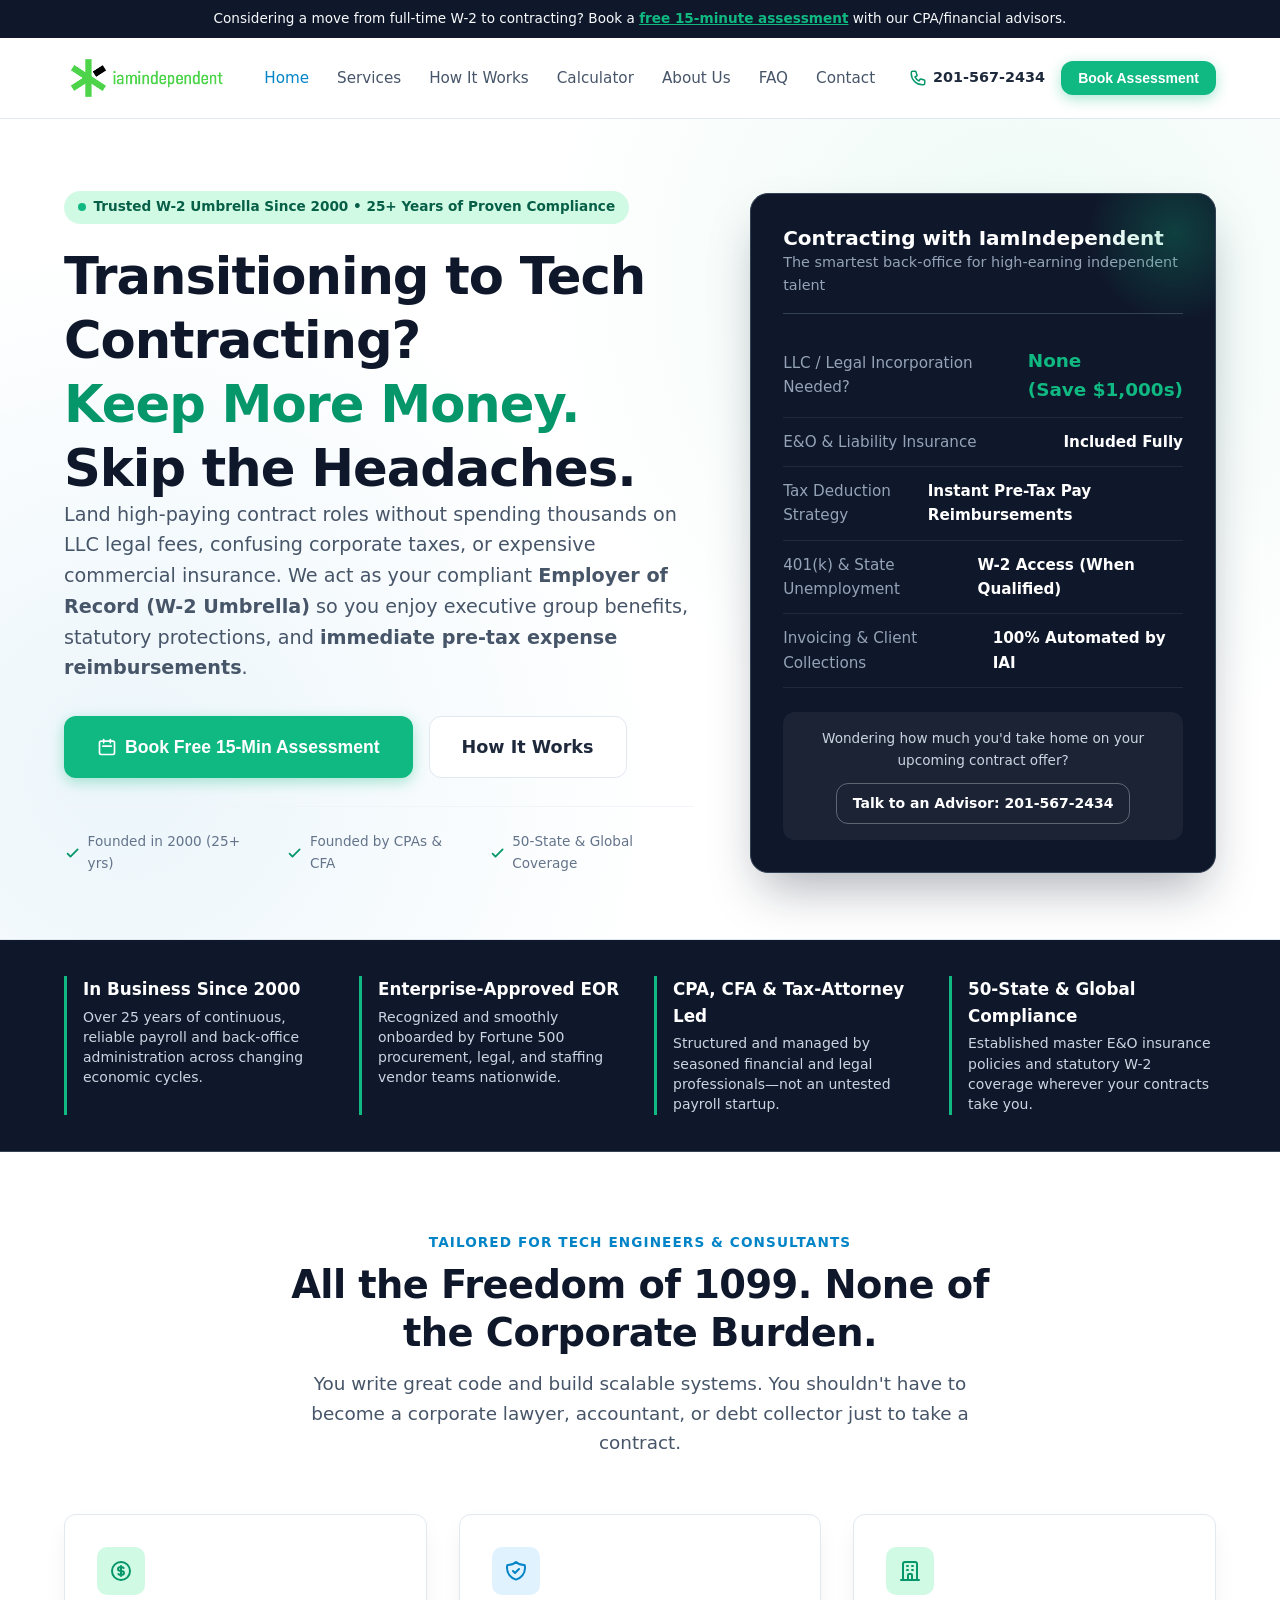
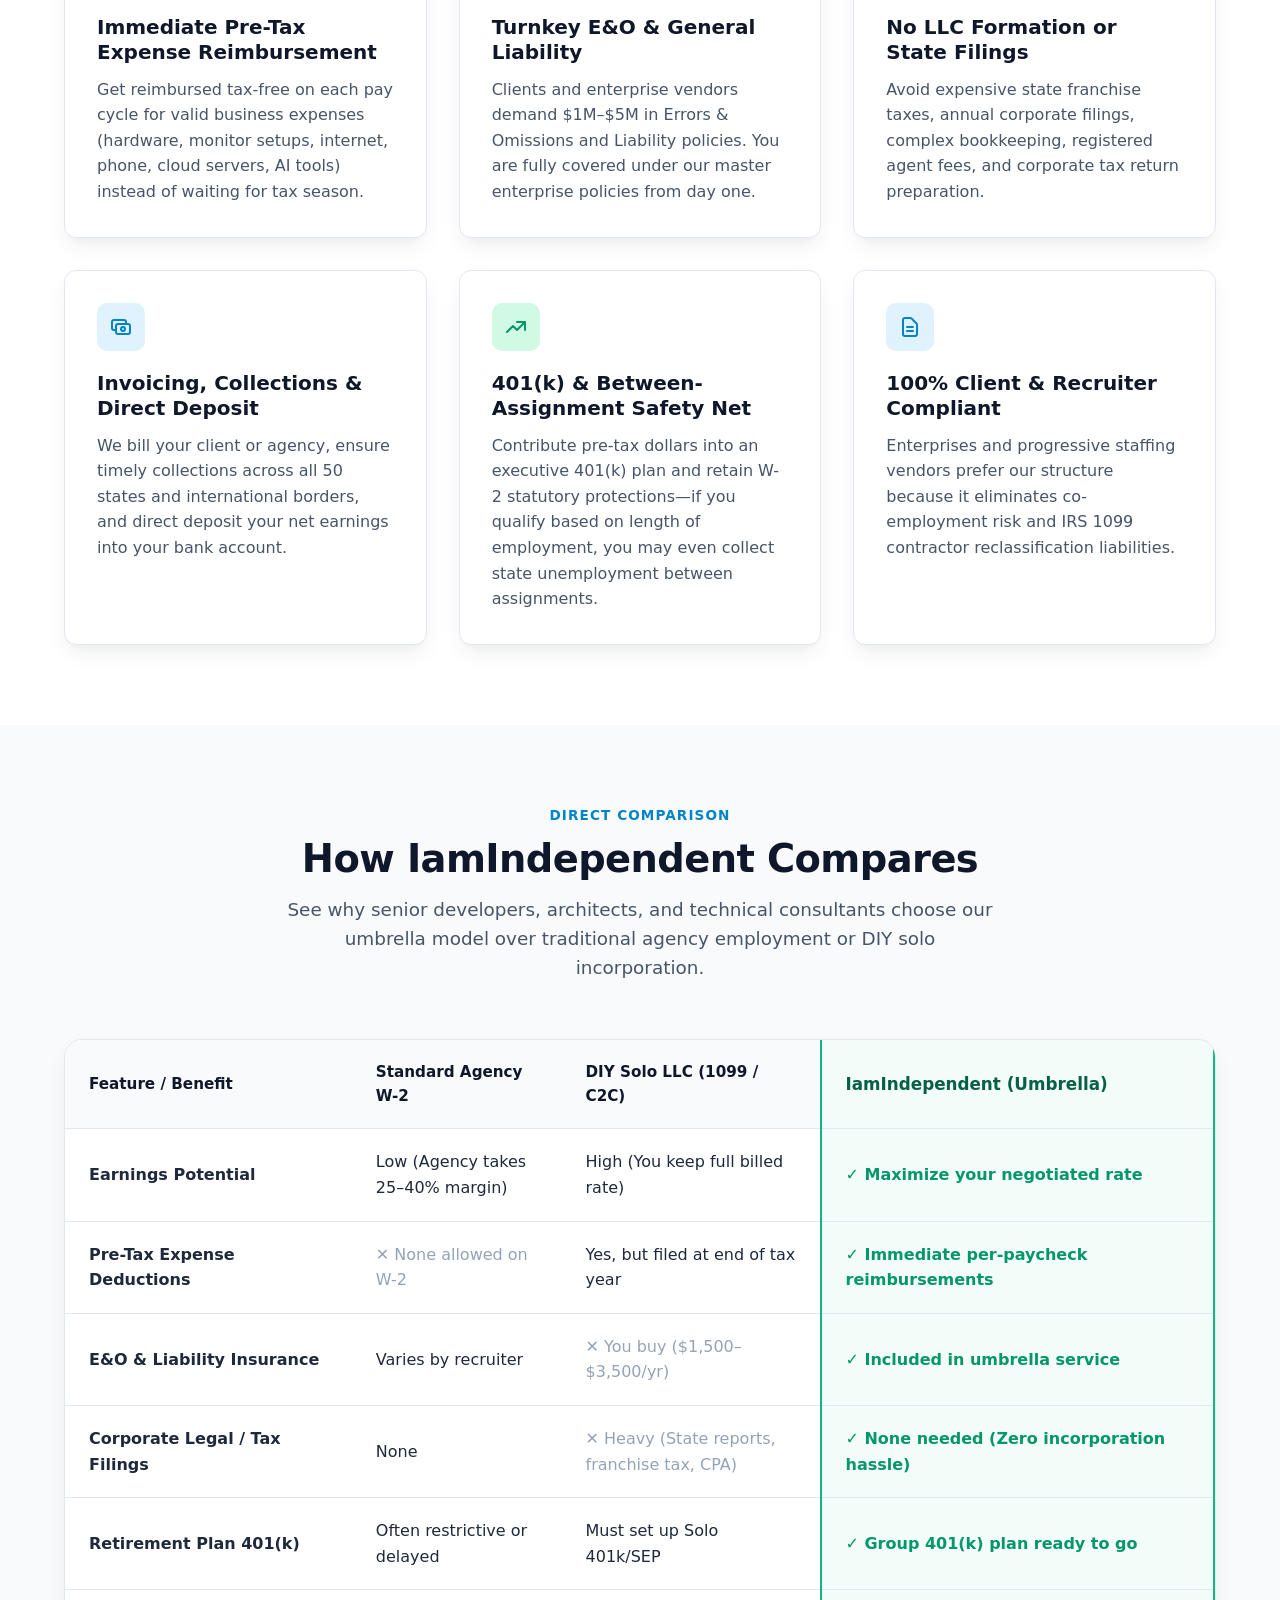
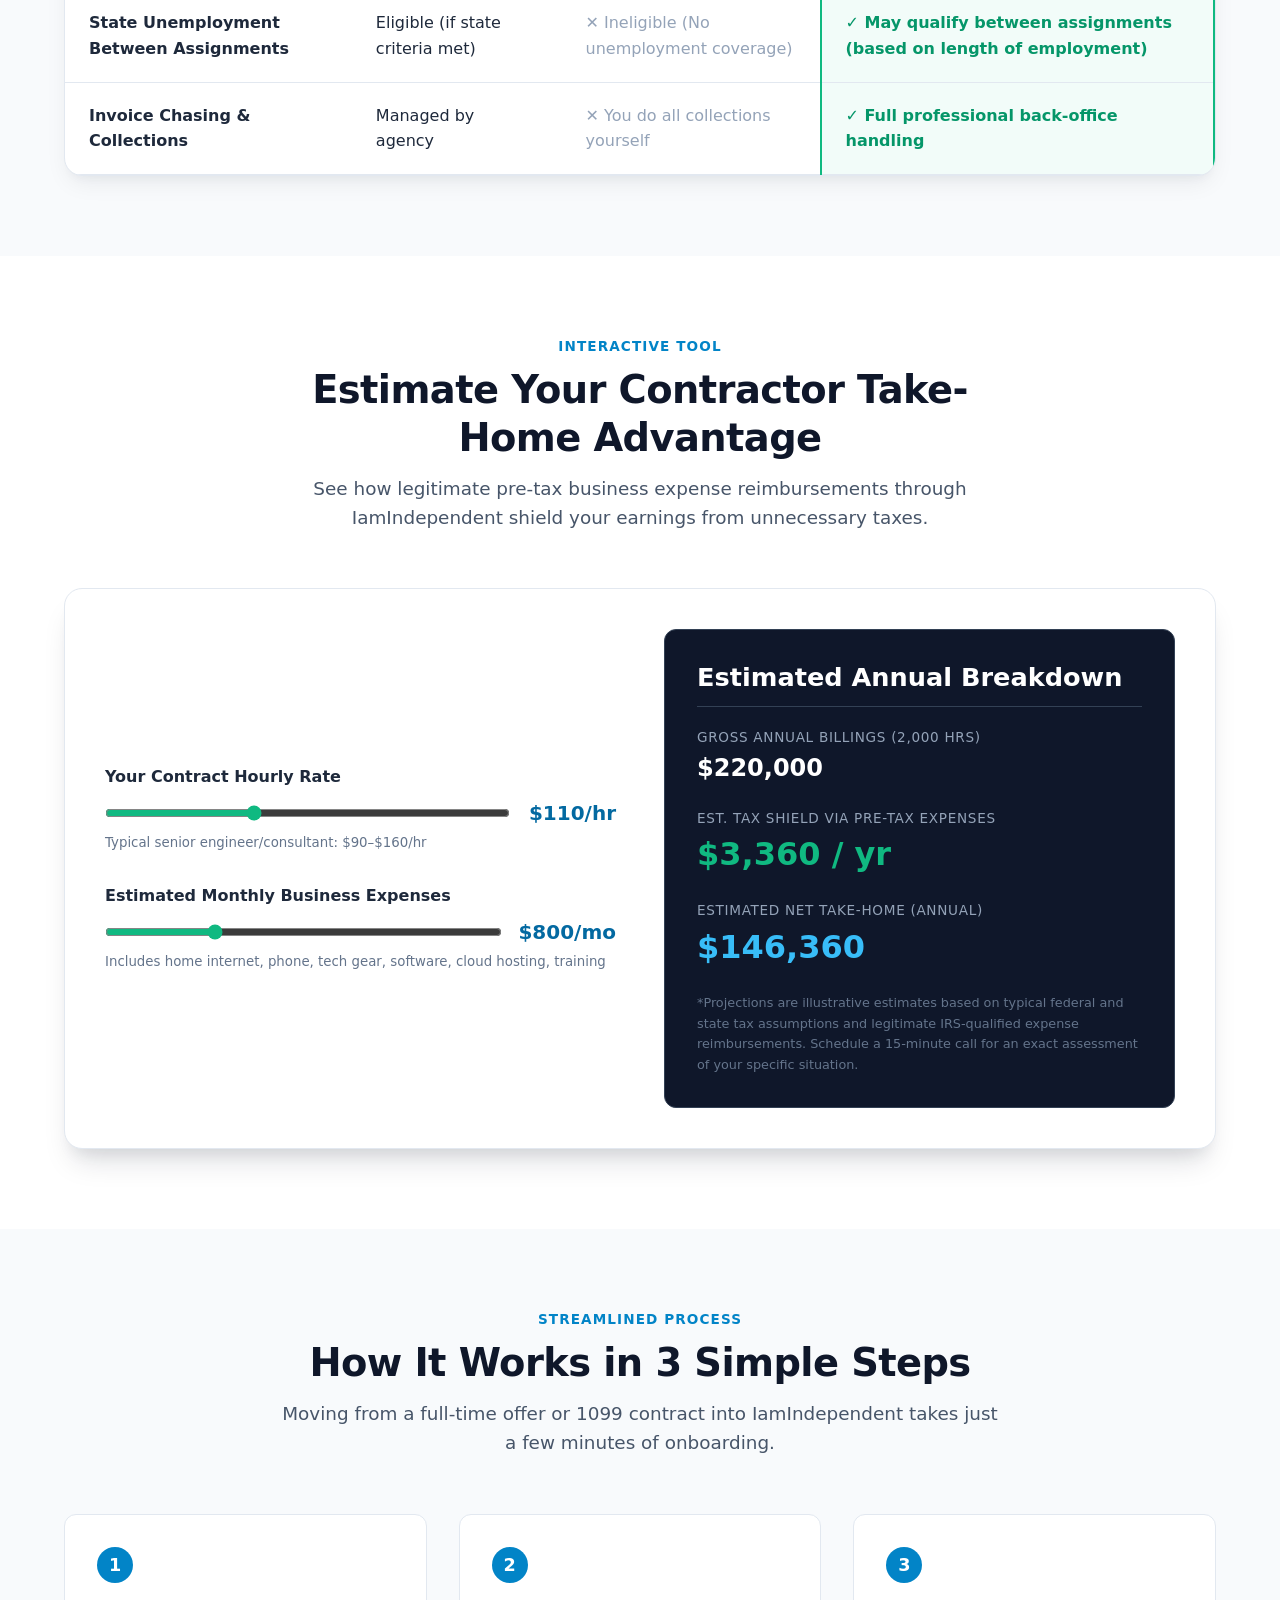
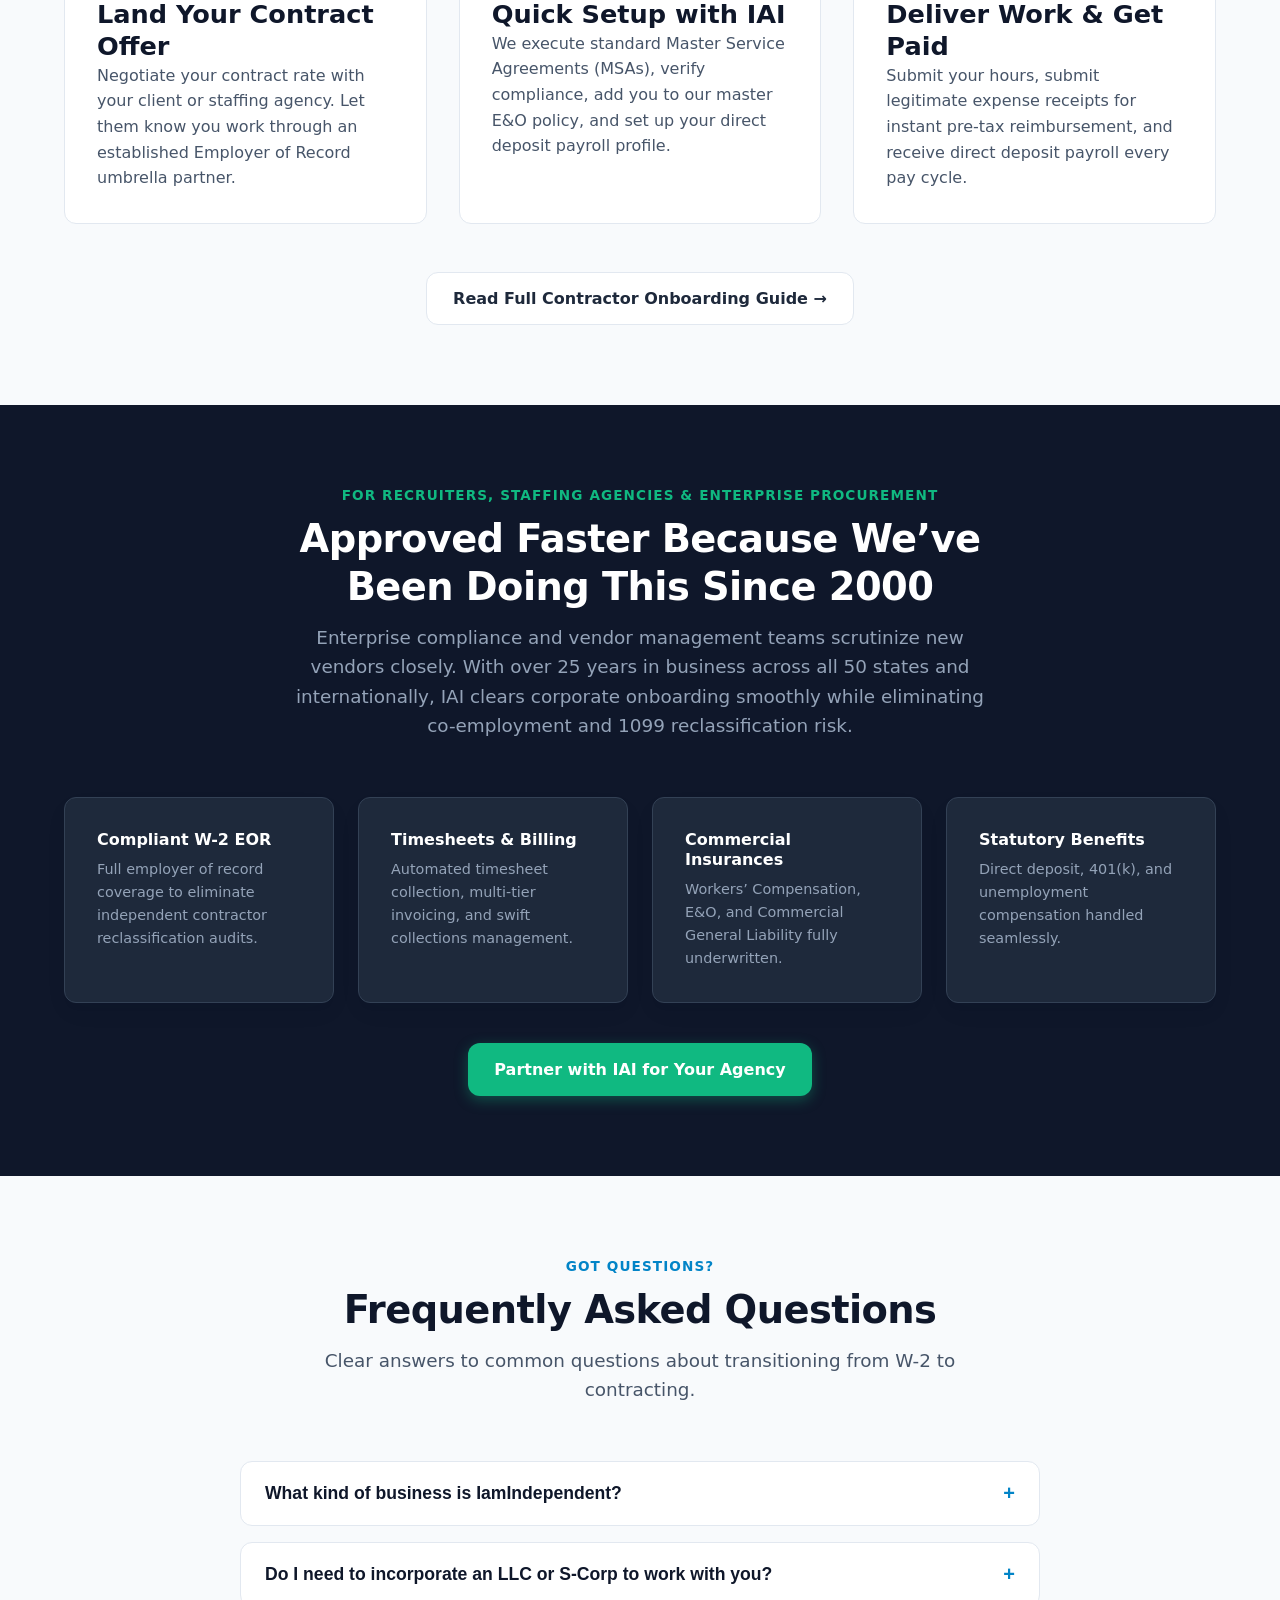
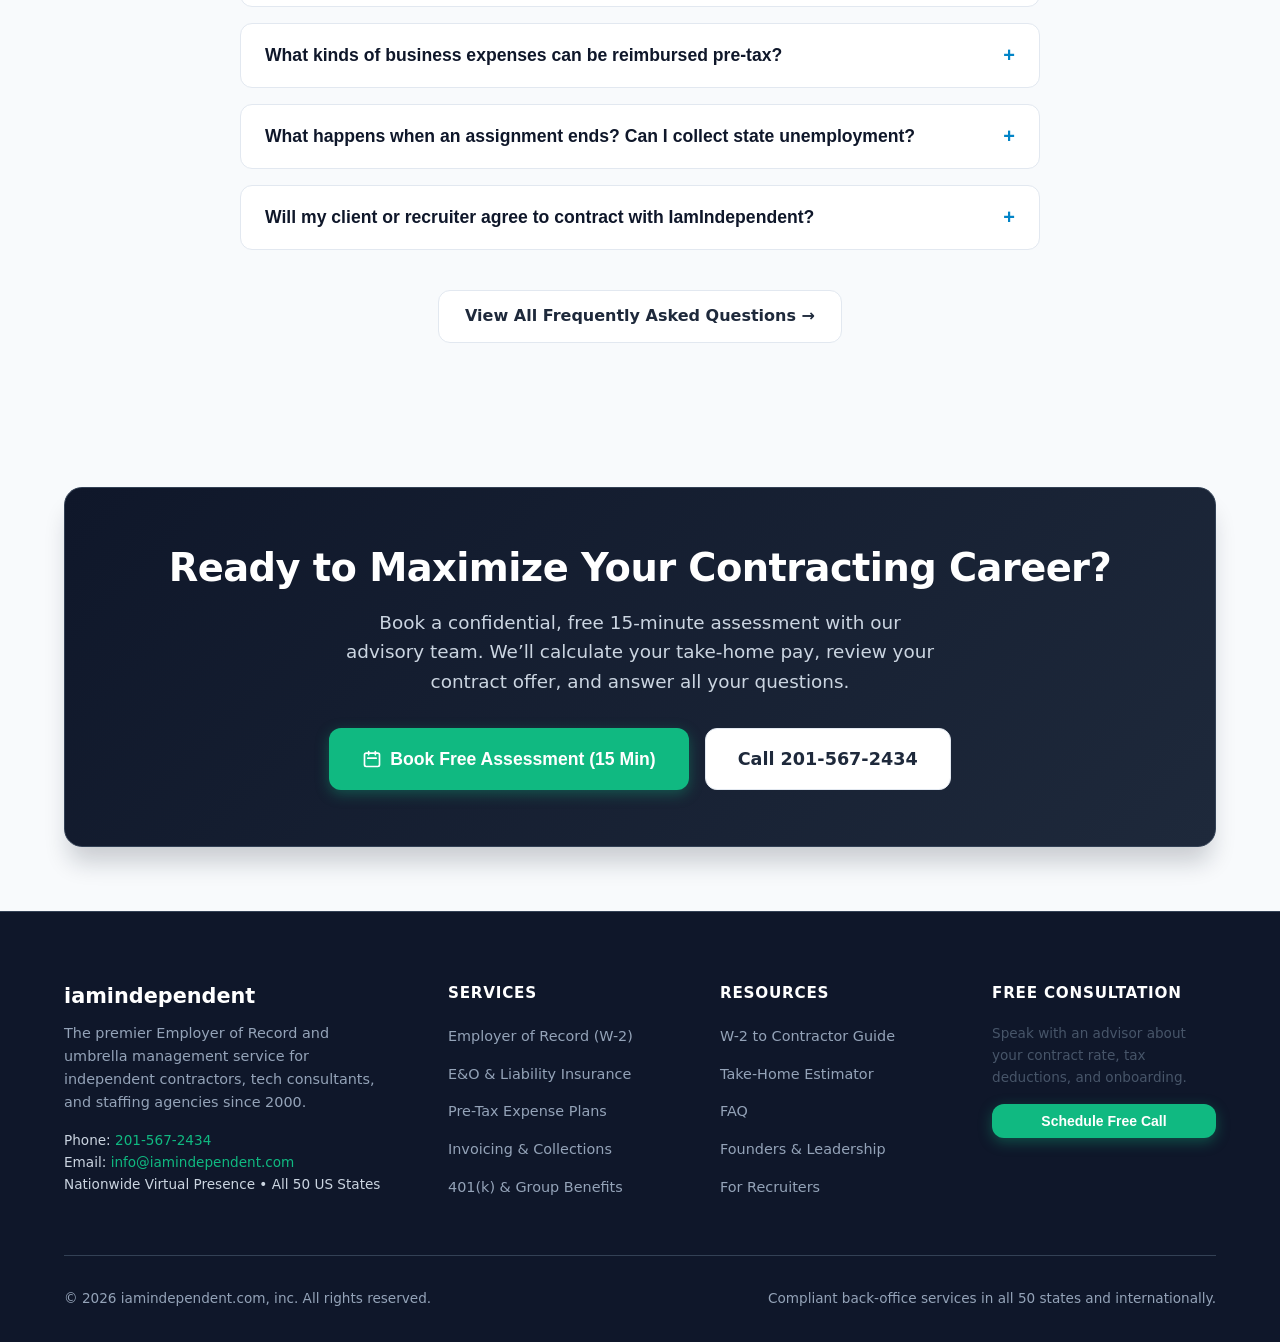
==== commit fd266df7: "added wording about unemployment benefits, and being in business since 2000." ====
--- a/index.html
+++ b/index.html
@@ -58,7 +58,7 @@
       <div class="container hero-grid">
         <div>
           <span class="badge">
-            <span class="badge-dot"></span> The Modern Contractor's Umbrella Company
+            <span class="badge-dot"></span> Trusted W-2 Umbrella Since 2000 &bull; 25+ Years of Proven Compliance
           </span>
           <h1>Transitioning to Tech Contracting?<br><span class="text-accent">Keep More Money.</span> Skip the Headaches.</h1>
           <p class="lead">
@@ -109,8 +109,8 @@
             <span class="stat-value">Instant Pre-Tax Pay Reimbursements</span>
           </div>
           <div class="stat-row">
-            <span class="stat-label">Statutory Benefits & 401(k)</span>
-            <span class="stat-value">Full W-2 Employee Group Access</span>
+            <span class="stat-label">401(k) &amp; State Unemployment</span>
+            <span class="stat-value">W-2 Access (When Qualified)</span>
           </div>
           <div class="stat-row">
             <span class="stat-label">Invoicing & Client Collections</span>
@@ -121,6 +121,28 @@
             <p>Wondering how much you'd take home on your upcoming contract offer?</p>
             <a href="tel:2015672434" class="btn btn-outline btn-sm">Talk to an Advisor: 201-567-2434</a>
           </div>
+        </div>
+      </div>
+    </section>
+
+    <!-- 25+ Year Track Record & Enterprise Credibility Strip -->
+    <section class="track-record-bar" aria-label="Company Track Record">
+      <div class="container track-record-grid">
+        <div class="track-record-item">
+          <strong>In Business Since 2000</strong>
+          <span>Over 25 years of continuous, reliable payroll and back-office administration across changing economic cycles.</span>
+        </div>
+        <div class="track-record-item">
+          <strong>Enterprise-Approved EOR</strong>
+          <span>Recognized and smoothly onboarded by Fortune 500 procurement, legal, and staffing vendor teams nationwide.</span>
+        </div>
+        <div class="track-record-item">
+          <strong>CPA, CFA &amp; Tax-Attorney Led</strong>
+          <span>Structured and managed by seasoned financial and legal professionals—not an untested payroll startup.</span>
+        </div>
+        <div class="track-record-item">
+          <strong>50-State &amp; Global Compliance</strong>
+          <span>Established master E&amp;O insurance policies and statutory W-2 coverage wherever your contracts take you.</span>
         </div>
       </div>
     </section>
@@ -171,8 +193,8 @@
             <div class="card-icon emerald">
               <svg width="24" height="24" fill="none" stroke="currentColor" viewBox="0 0 24 24"><path stroke-linecap="round" stroke-linejoin="round" stroke-width="2" d="M13 7h8m0 0v8m0-8l-8 8-4-4-6 6"></path></svg>
             </div>
-            <h3>Executive 401(k) & Group Benefits</h3>
-            <p>Maintain your retirement momentum. Contribute pre-tax dollars into a premier 401(k) plan, plus maintain access to workers' compensation and unemployment safety nets.</p>
+            <h3>401(k) &amp; Between-Assignment Safety Net</h3>
+            <p>Contribute pre-tax dollars into an executive 401(k) plan and retain W-2 statutory protections—if you qualify based on length of employment, you may even collect state unemployment between assignments.</p>
           </div>
 
           <div class="card">
@@ -235,6 +257,12 @@
                 <td>Often restrictive or delayed</td>
                 <td>Must set up Solo 401k/SEP</td>
                 <td class="highlight-col"><span class="check-yes">✓ Group 401(k) plan ready to go</span></td>
+              </tr>
+              <tr>
+                <td><strong>State Unemployment Between Assignments</strong></td>
+                <td>Eligible (if state criteria met)</td>
+                <td><span class="check-no">✕ Ineligible (No unemployment coverage)</span></td>
+                <td class="highlight-col"><span class="check-yes">✓ May qualify between assignments (based on length of employment)</span></td>
               </tr>
               <tr>
                 <td><strong>Invoice Chasing & Collections</strong></td>
@@ -343,9 +371,9 @@
     <section class="section section-dark">
       <div class="container">
         <div class="section-header">
-          <span class="subheading" style="color: var(--accent);">For Recruiters & Staffing Agencies</span>
-          <h2>Eliminate Co-Employment Risk & Cut Contingent Overhead</h2>
-          <p>Staffing vendors and enterprise client managers rely on IAI across 50 states and international borders.</p>
+          <span class="subheading" style="color: var(--accent);">For Recruiters, Staffing Agencies &amp; Enterprise Procurement</span>
+          <h2>Approved Faster Because We’ve Been Doing This Since 2000</h2>
+          <p>Enterprise compliance and vendor management teams scrutinize new vendors closely. With over 25 years in business across all 50 states and internationally, IAI clears corporate onboarding smoothly while eliminating co-employment and 1099 reclassification risk.</p>
         </div>
 
         <div class="grid-4">
@@ -389,7 +417,7 @@
               <span class="faq-toggle-icon">+</span>
             </button>
             <div class="faq-answer">
-              <p>iamindependent, inc. is a business processing outsourcer and Employer of Record (umbrella company). We become your legal employer of record. Essentially, you work as an independent contractor controlling your projects and rates, but you receive all the benefits of a traditional W-2 employee plus the tax advantages of an independent contractor — including immediate reimbursement for IRS-approved business expenses.</p>
+              <p>Founded in 2000, iamindependent, inc. is an established business processing outsourcer and Employer of Record (umbrella company) with over 25 years of continuous service. We become your legal employer of record. Essentially, you work as an independent contractor controlling your projects and rates, while receiving all the benefits of a traditional W-2 employee plus the tax advantages of an independent contractor — including immediate reimbursement for IRS-approved business expenses.</p>
             </div>
           </div>
 
@@ -415,11 +443,21 @@
 
           <div class="faq-item">
             <button class="faq-question">
+              <span>What happens when an assignment ends? Can I collect state unemployment?</span>
+              <span class="faq-toggle-icon">+</span>
+            </button>
+            <div class="faq-answer">
+              <p>Unlike solo 1099 or LLC contractors—who generally cannot collect traditional state unemployment—joining IamIndependent places you on compliant W-2 payroll where statutory unemployment insurance is paid on your behalf. If you qualify based on your state's length-of-employment and wage requirements, joining IamIndependent may allow you to collect state unemployment benefits between assignments.</p>
+            </div>
+          </div>
+
+          <div class="faq-item">
+            <button class="faq-question">
               <span>Will my client or recruiter agree to contract with IamIndependent?</span>
               <span class="faq-toggle-icon">+</span>
             </button>
             <div class="faq-answer">
-              <p>Yes. In fact, most corporate clients and progressive staffing agencies strongly prefer working with an established W-2 Employer of Record because it completely shields them from IRS 1099 misclassification penalties and co-employment legal risks.</p>
+              <p>Yes. Corporate procurement teams and staffing agencies strongly prefer contracting with an established W-2 Employer of Record—especially one that has been in business since 2000. Our 25+ year operating history, CPA/attorney leadership, and underwritten commercial insurance policies allow enterprise vendor management teams to approve IAI quickly while removing IRS 1099 misclassification and co-employment risks.</p>
             </div>
           </div>
         </div>
--- a/assets/css/styles.css
+++ b/assets/css/styles.css
@@ -398,6 +398,39 @@
   margin-bottom: 0.75rem;
 }
 
+/* Track Record / Credibility Strip */
+.track-record-bar {
+  background: var(--dark-bg);
+  color: #ffffff;
+  padding: 2.25rem 0;
+  border-bottom: 1px solid var(--dark-border);
+}
+
+.track-record-grid {
+  display: grid;
+  grid-template-columns: repeat(4, 1fr);
+  gap: 1.75rem;
+}
+
+.track-record-item {
+  border-left: 3px solid var(--accent);
+  padding-left: 1rem;
+}
+
+.track-record-item strong {
+  display: block;
+  font-size: 1.05rem;
+  color: #ffffff;
+  margin-bottom: 0.25rem;
+}
+
+.track-record-item span {
+  display: block;
+  font-size: 0.875rem;
+  color: #cbd5e1;
+  line-height: 1.45;
+}
+
 /* Sections */
 .section {
   padding: 5rem 0;
@@ -1078,6 +1111,9 @@
     grid-template-columns: 1fr;
     gap: 2.5rem;
   }
+  .track-record-grid {
+    grid-template-columns: 1fr 1fr;
+  }
   .calc-card, .booking-grid {
     grid-template-columns: 1fr;
     gap: 2rem;
@@ -1088,6 +1124,10 @@
 }
 
 @media (max-width: 768px) {
+  .track-record-grid {
+    grid-template-columns: 1fr;
+    gap: 1.25rem;
+  }
   .menu-toggle {
     display: block;
   }
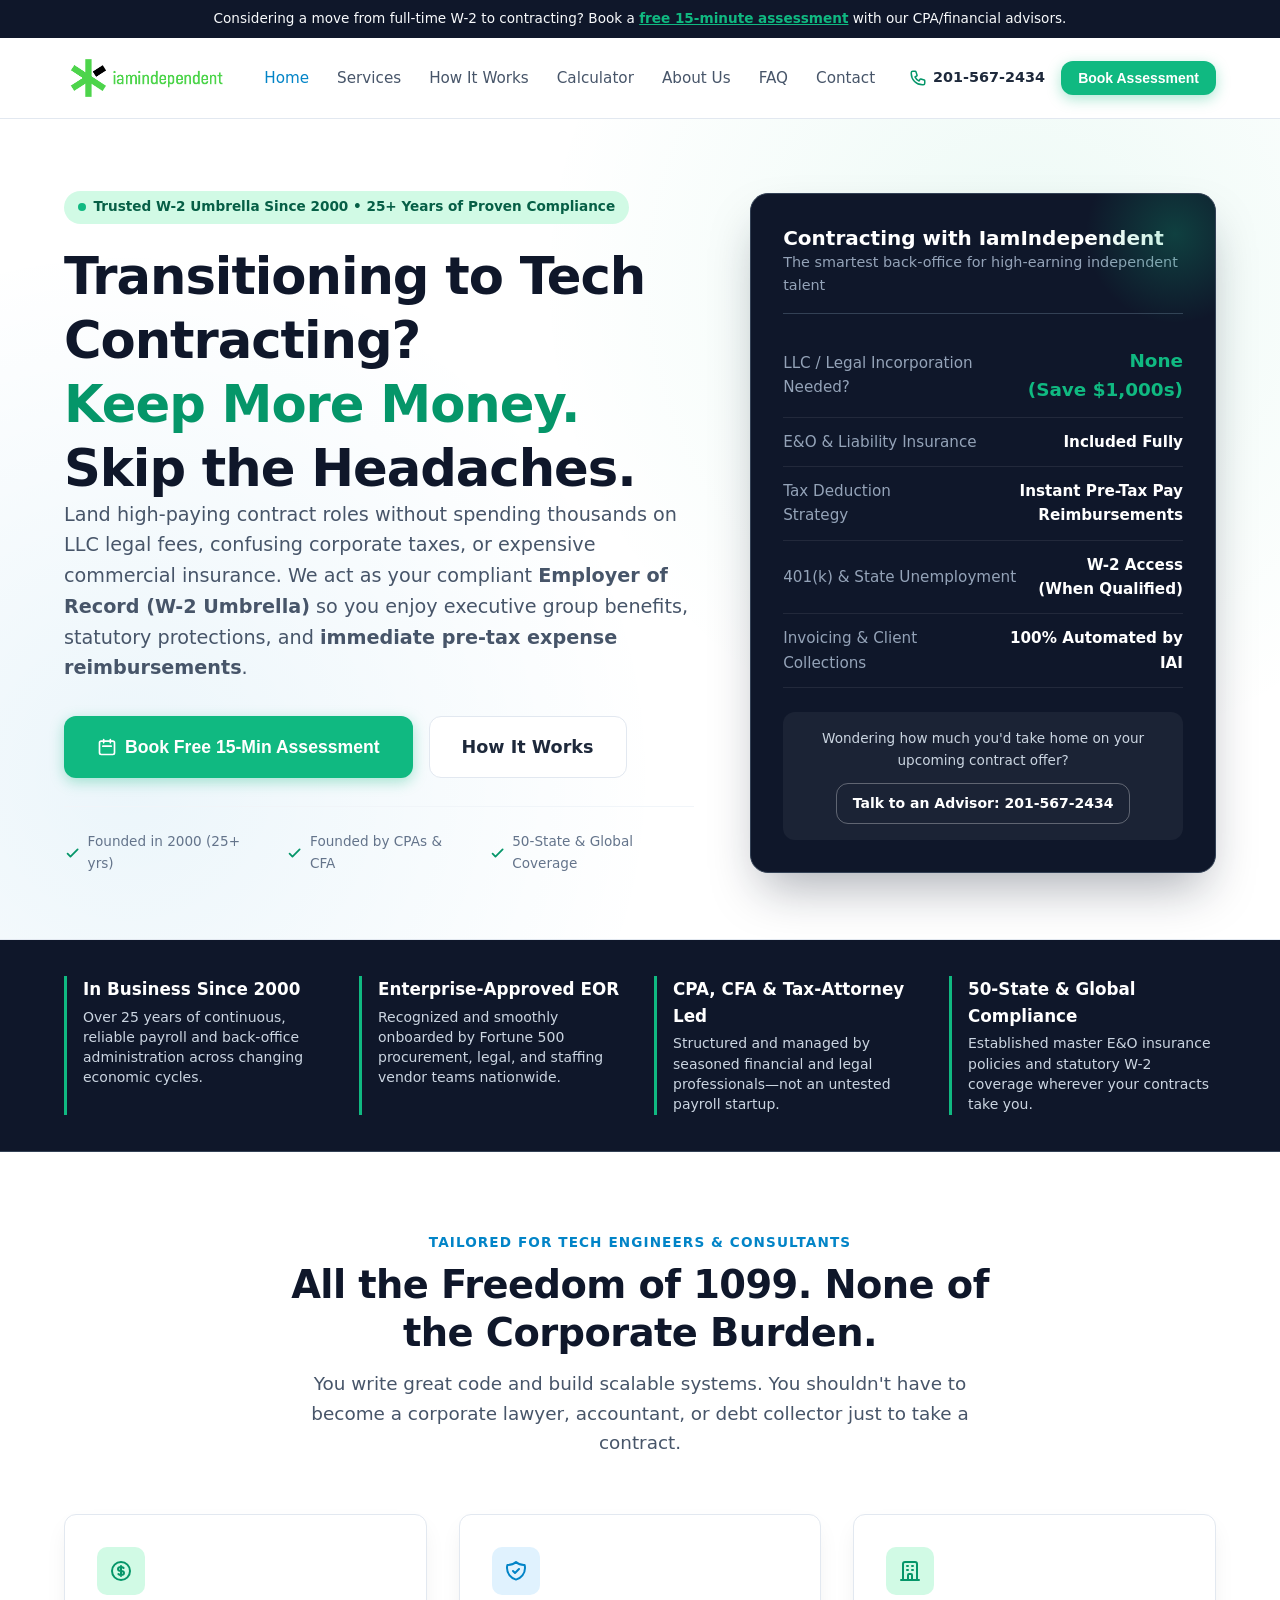
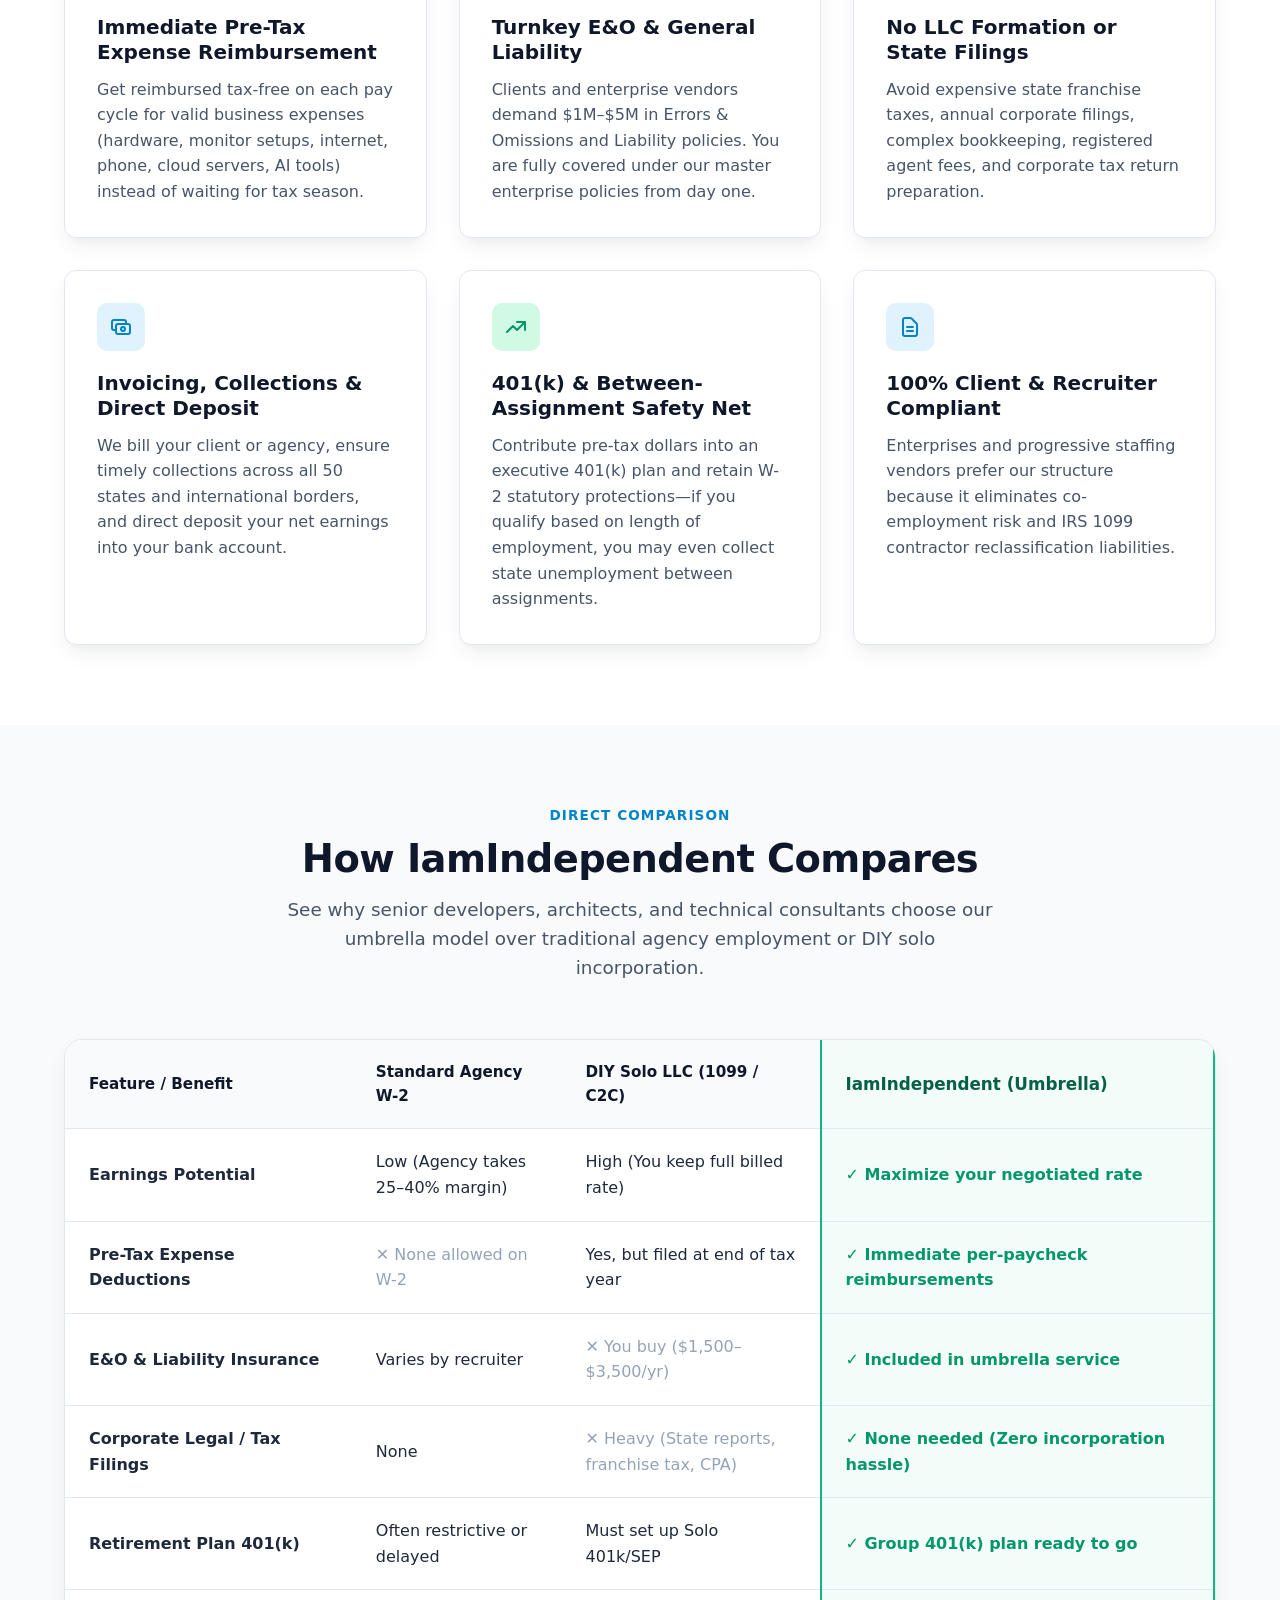
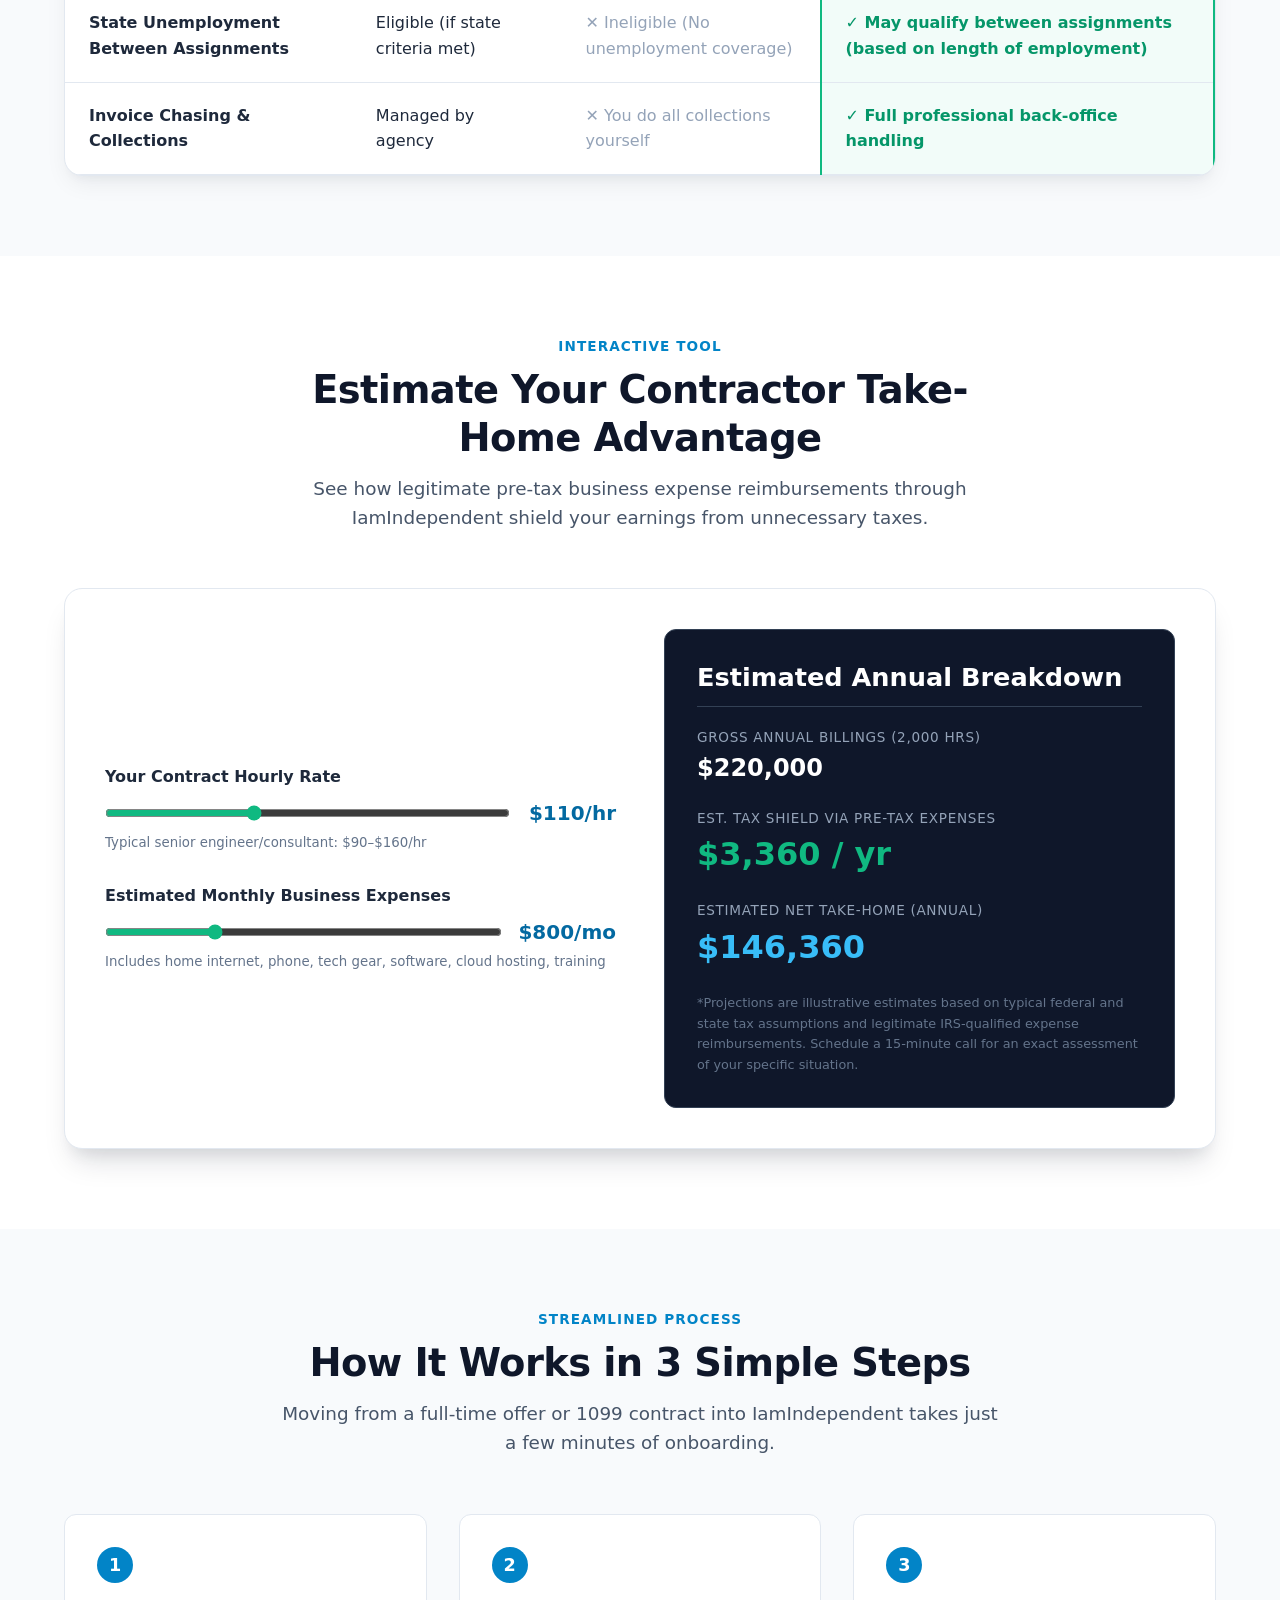
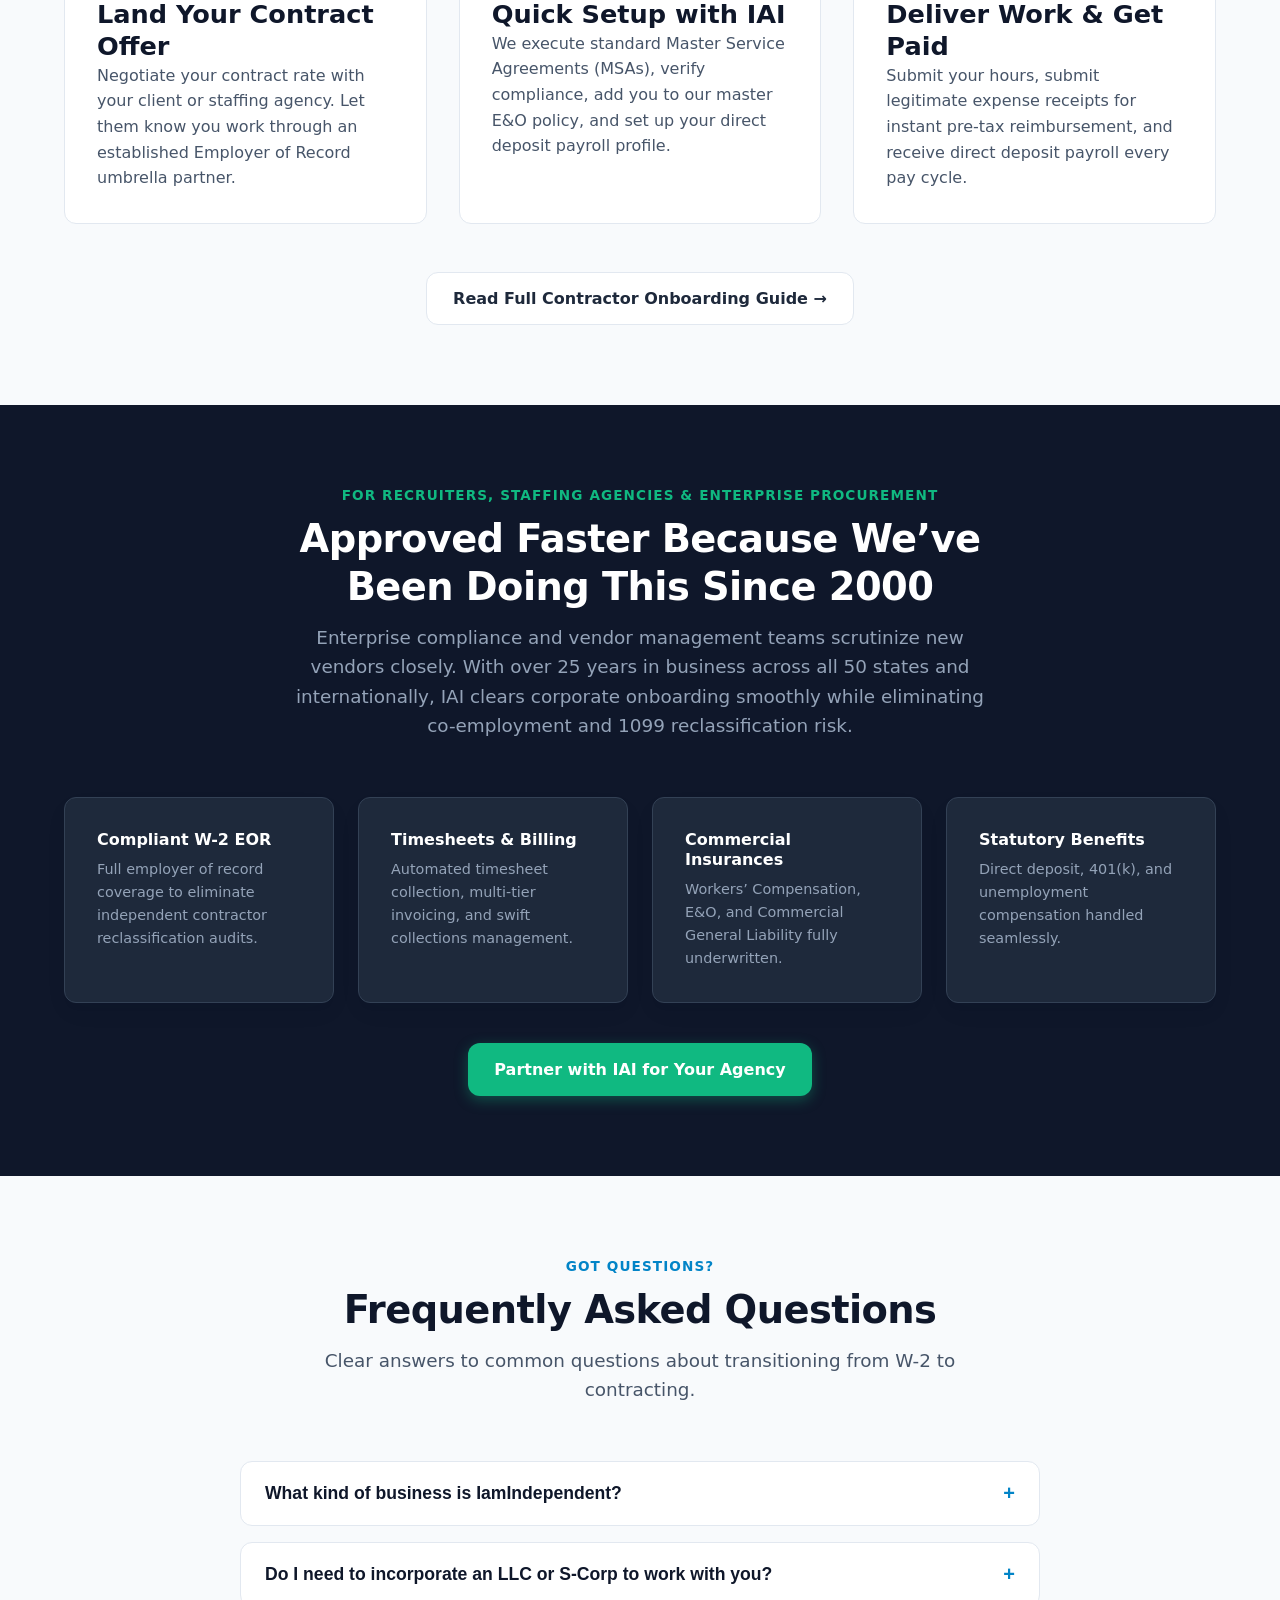
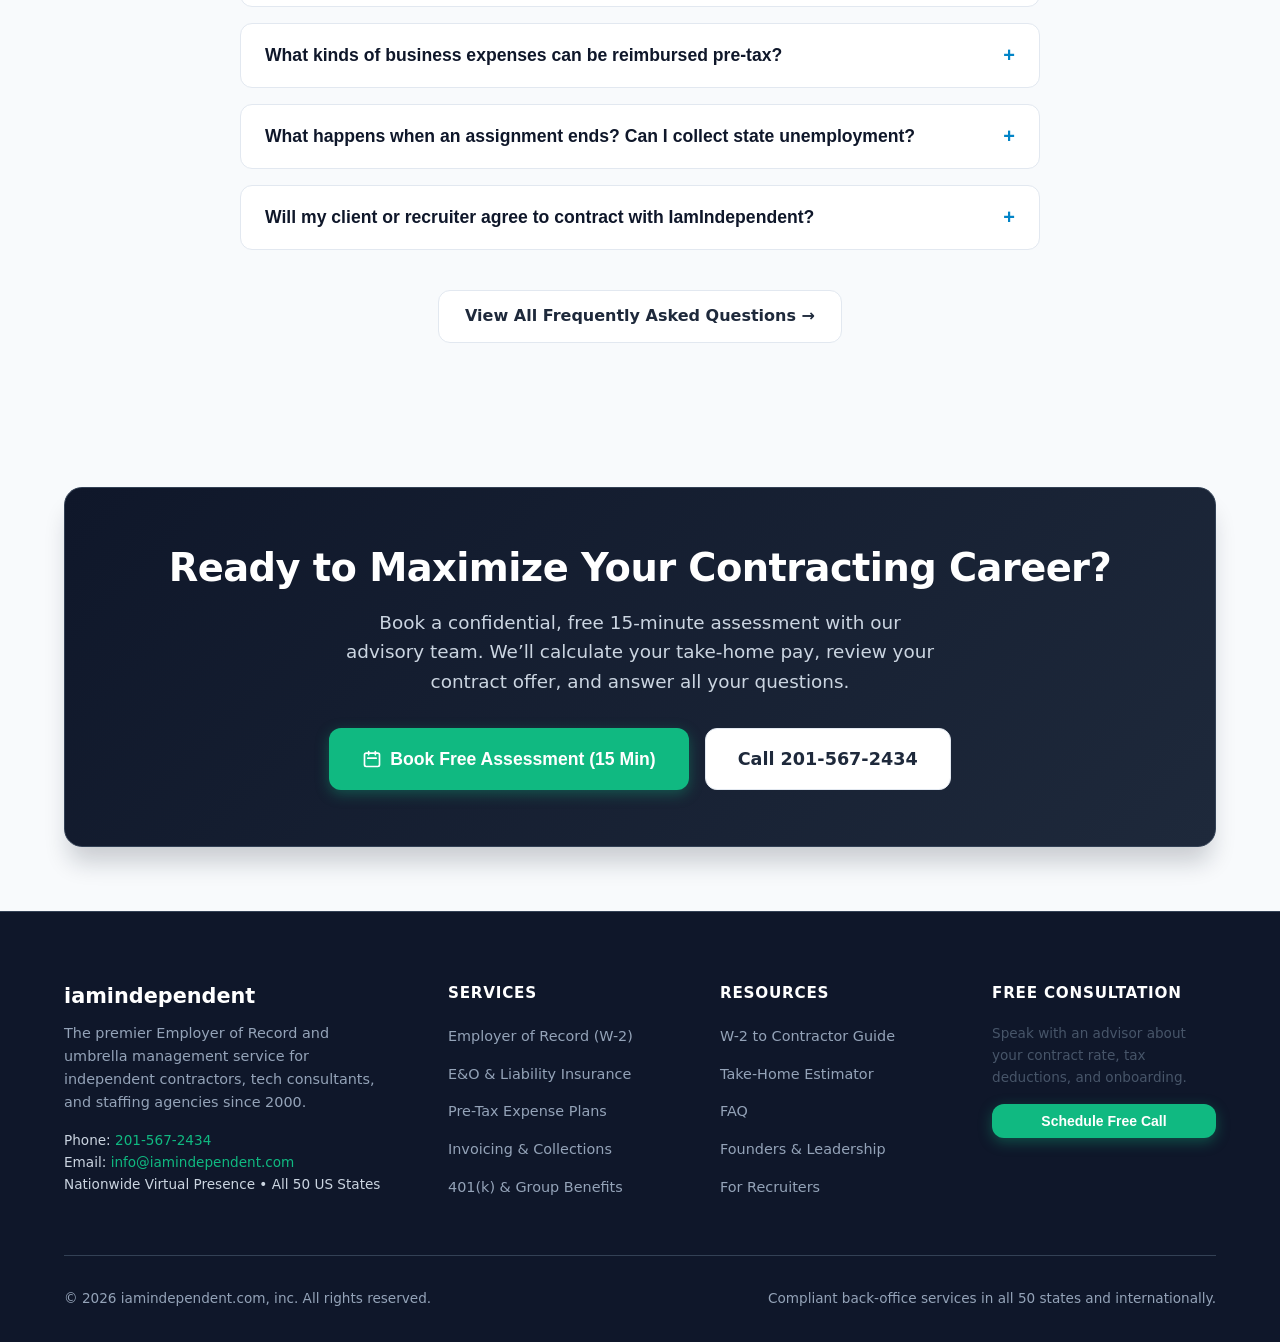
==== commit 2d1459a0: "added 3rd profile to about us page" ====
--- a/index.html
+++ b/index.html
@@ -110,7 +110,7 @@
           </div>
           <div class="stat-row">
             <span class="stat-label">401(k) &amp; State Unemployment</span>
-            <span class="stat-value">W-2 Access (When Qualified)</span>
+            <span class="stat-value">W-2&nbsp;Access<br>(When&nbsp;Qualified)</span>
           </div>
           <div class="stat-row">
             <span class="stat-label">Invoicing & Client Collections</span>
--- a/assets/css/styles.css
+++ b/assets/css/styles.css
@@ -377,6 +377,7 @@
 .stat-value {
   font-weight: 600;
   color: #ffffff;
+  text-align: right;
 }
 
 .stat-value.highlight {
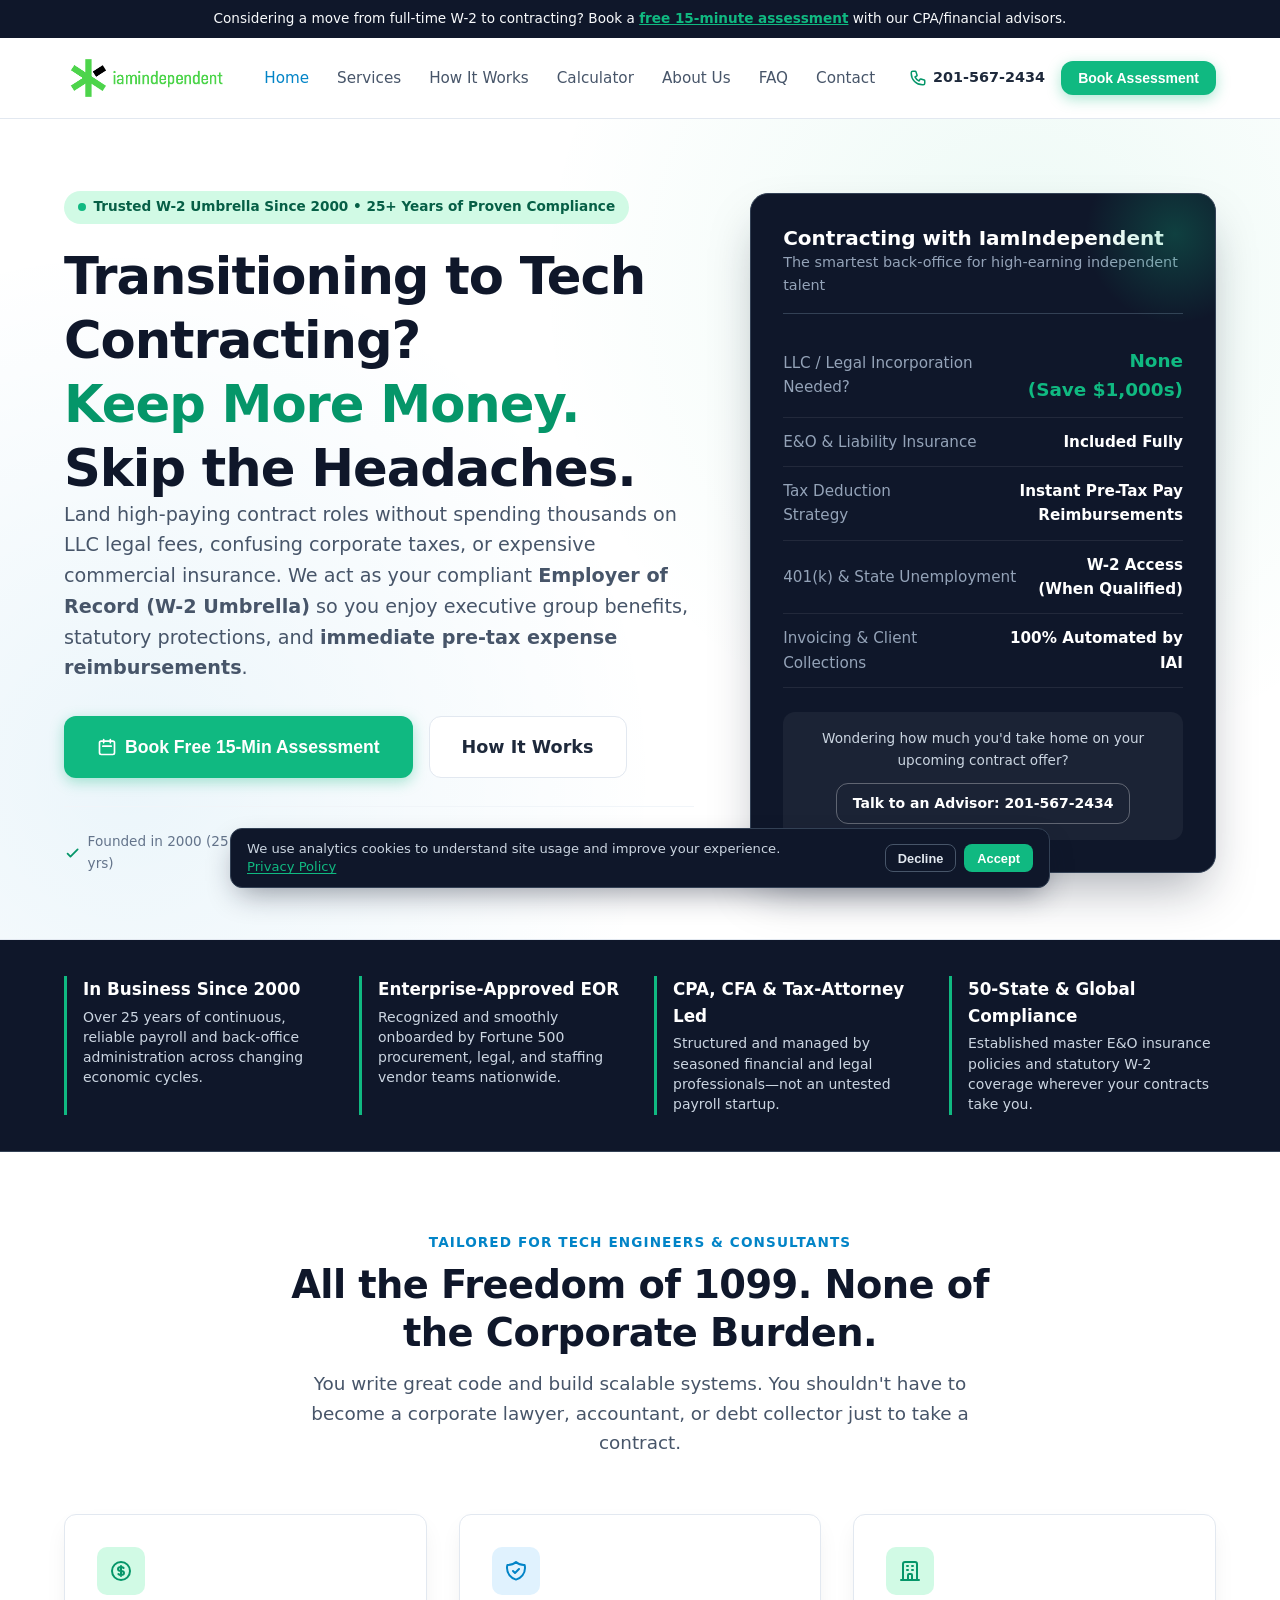
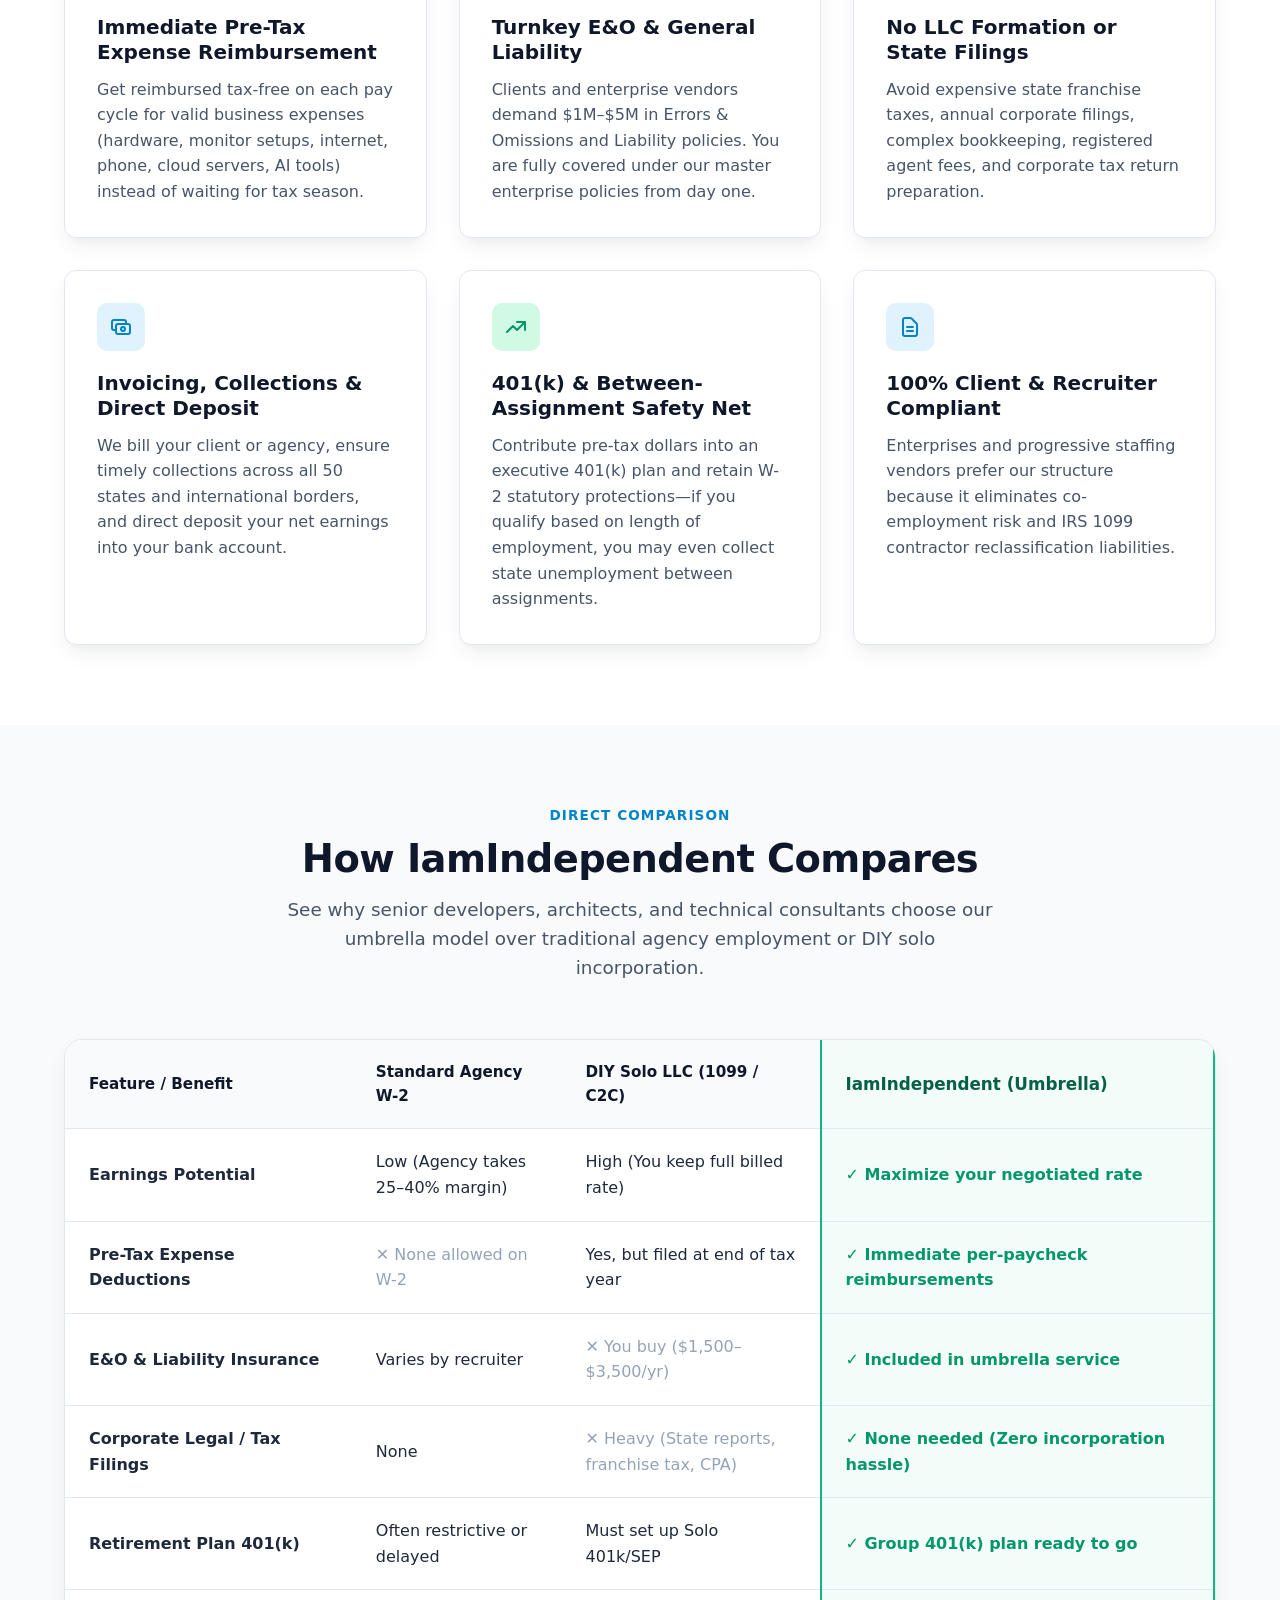
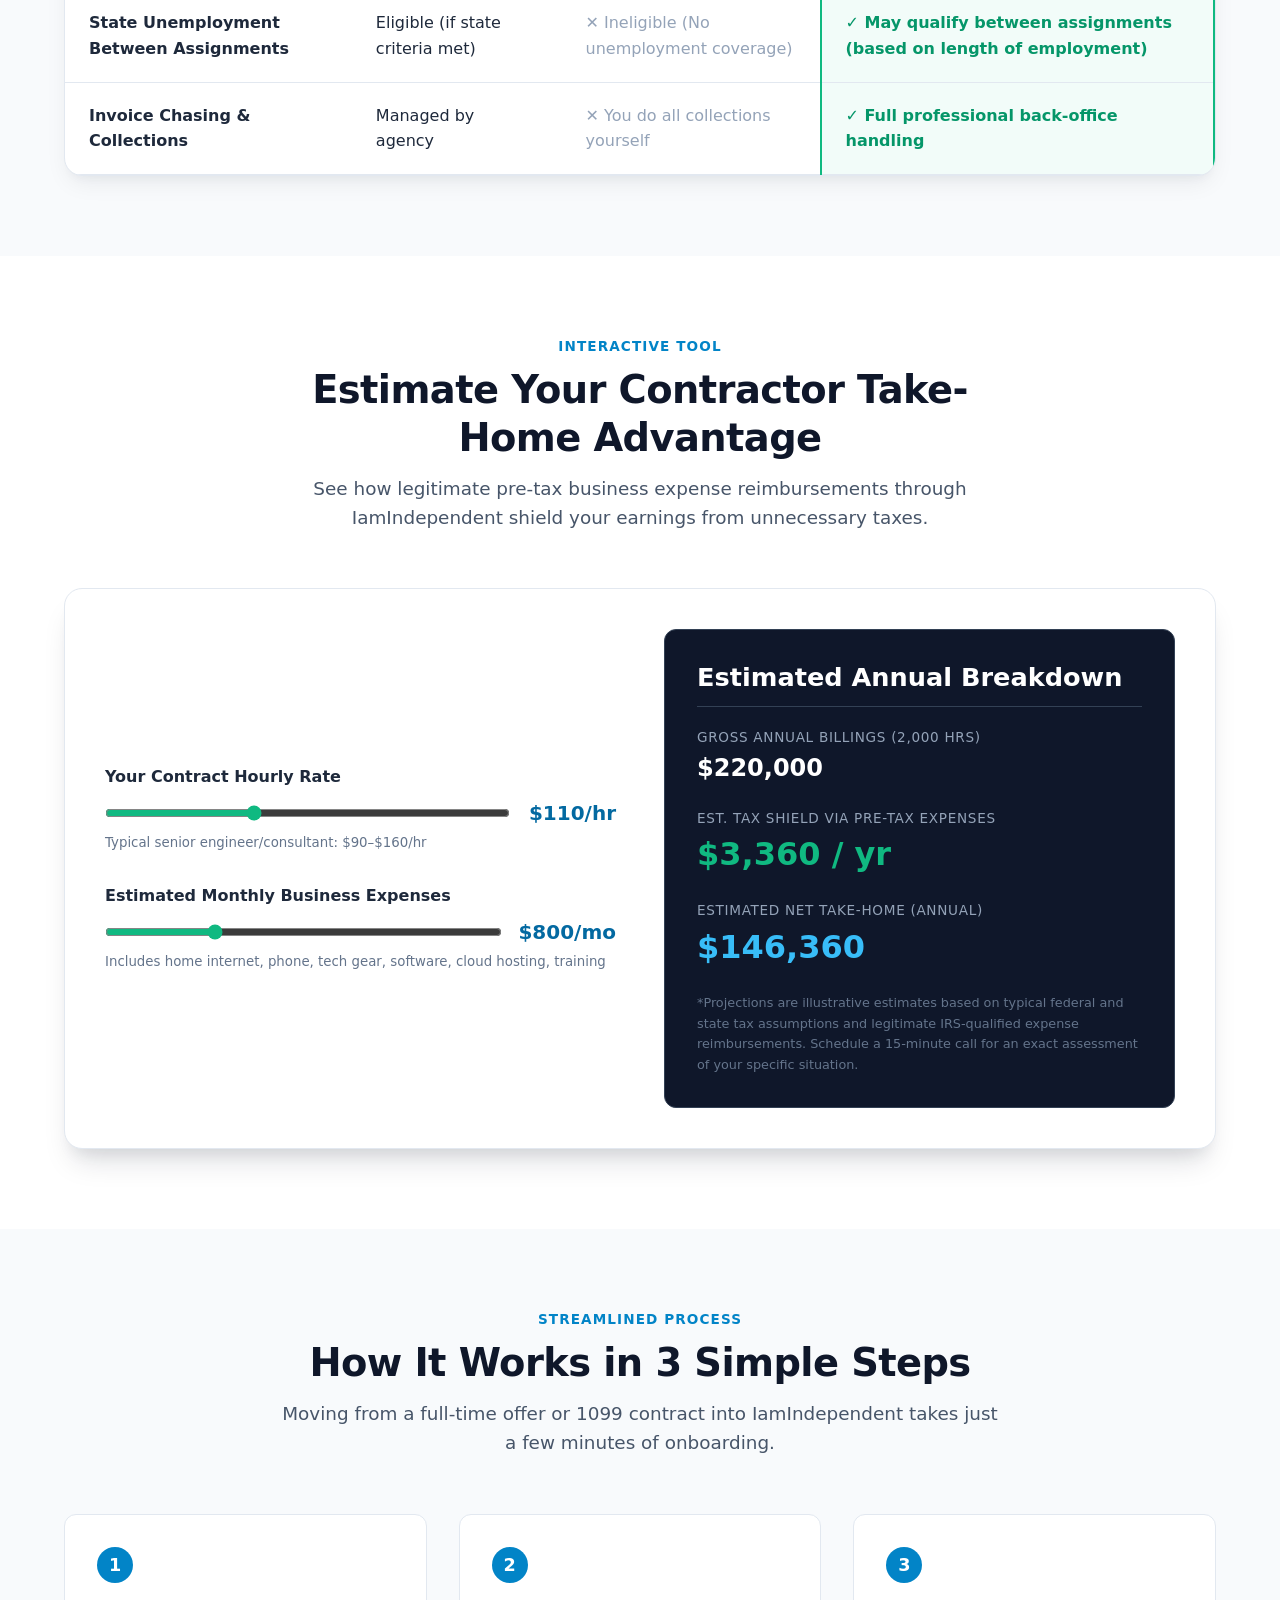
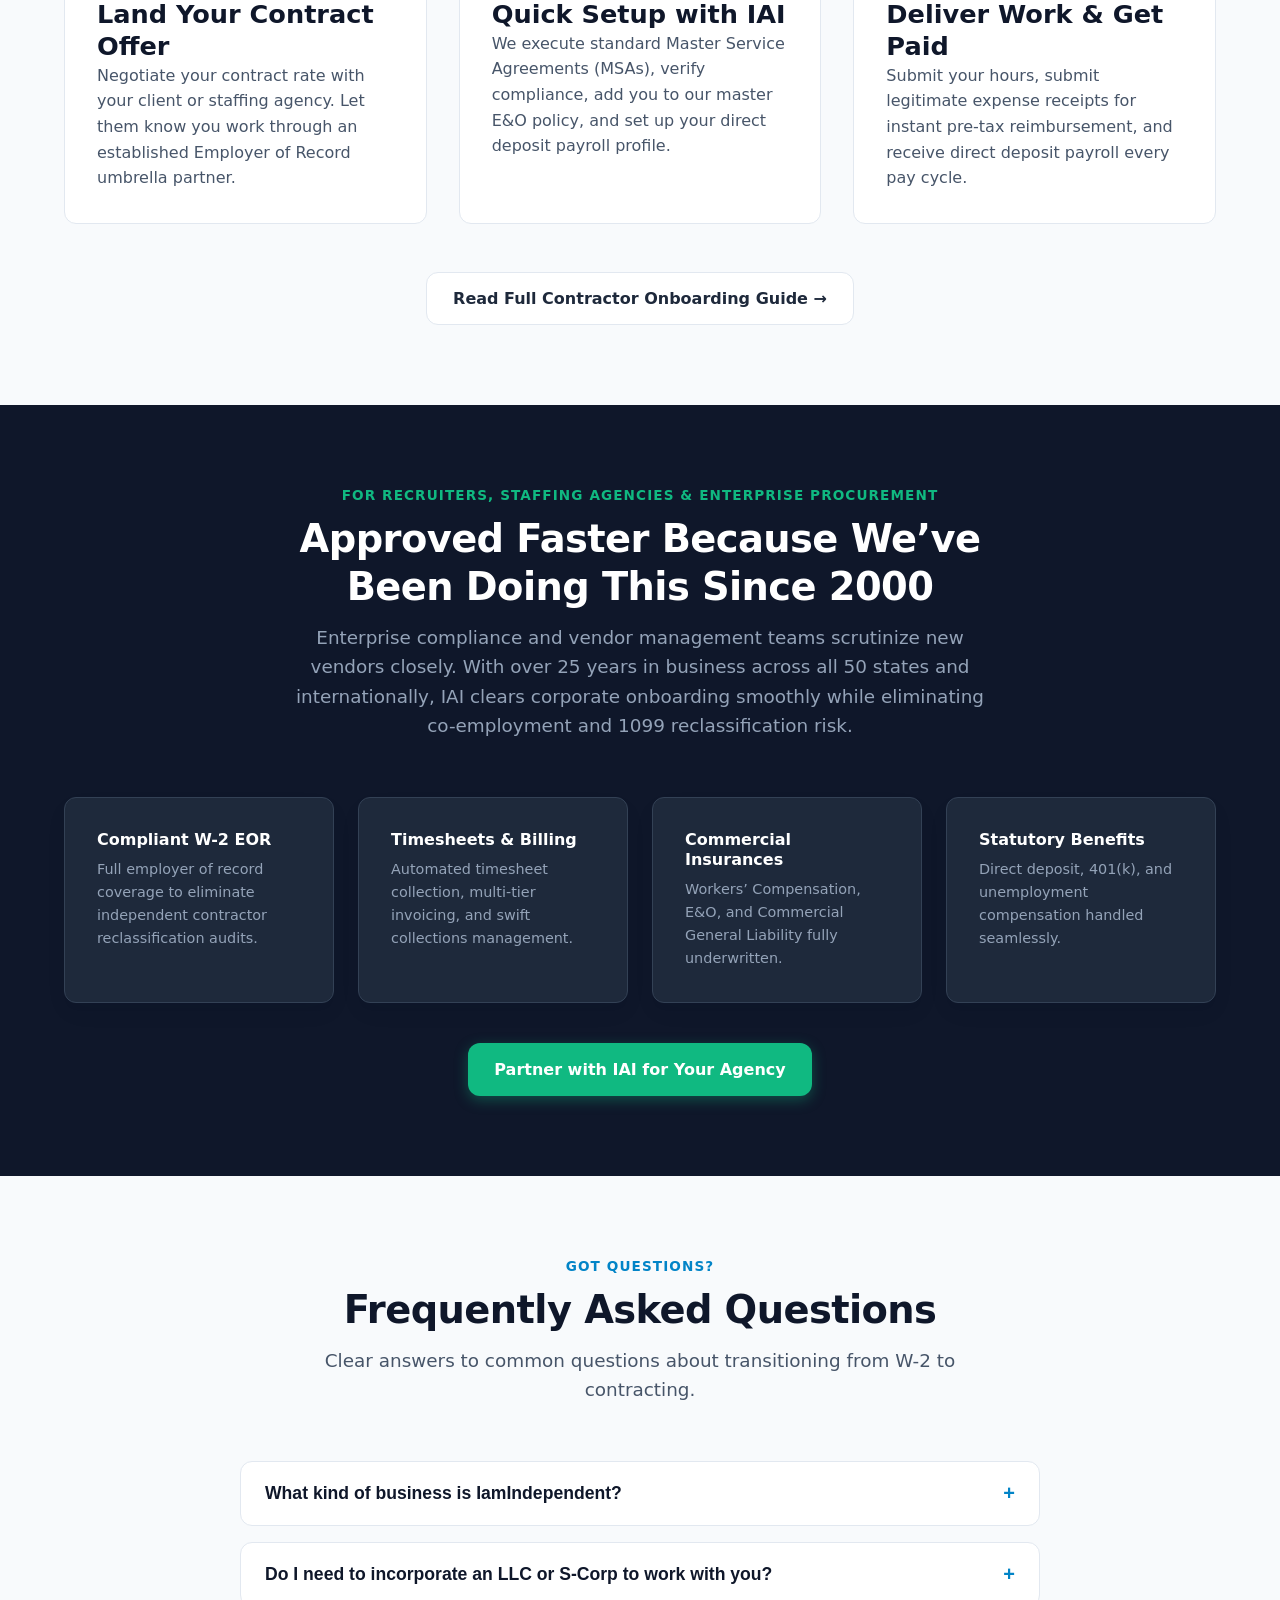
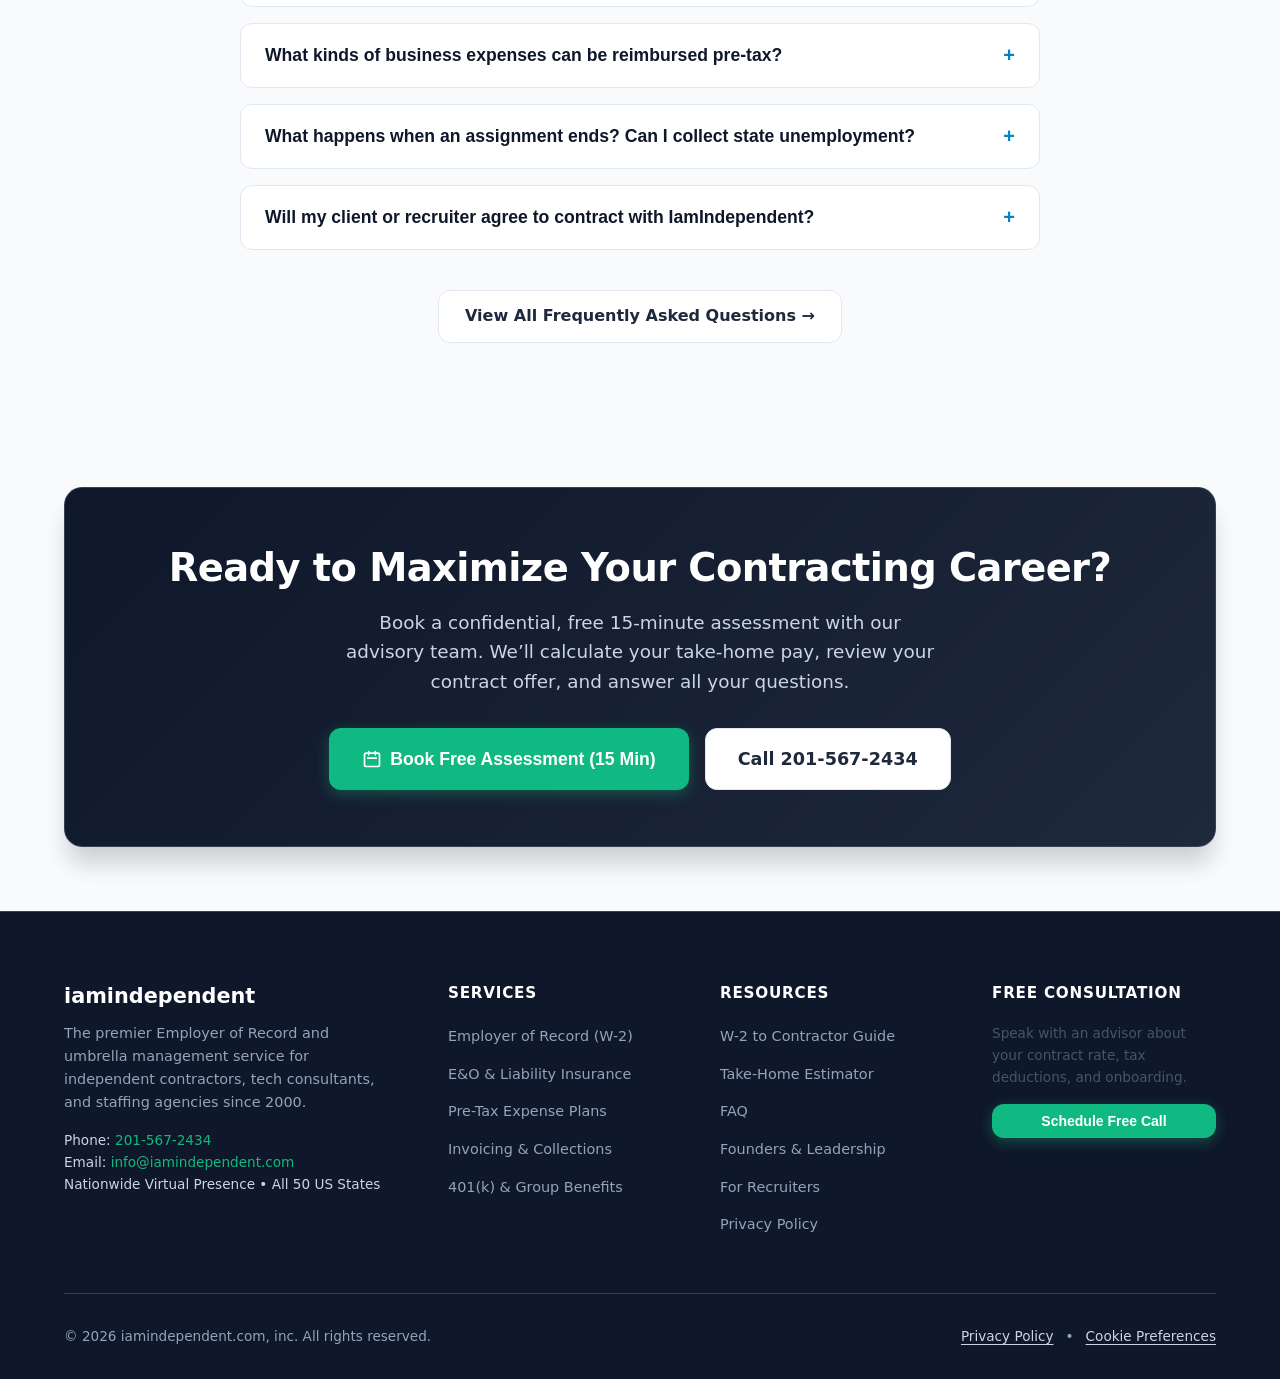
==== commit 4dbc780a: "added privacy policy" ====
--- a/index.html
+++ b/index.html
@@ -1,11 +1,35 @@
 <!DOCTYPE html>
 <html lang="en">
 <head>
-  <!-- Google tag (gtag.js) -->
-  <script async src="https://www.googletagmanager.com/gtag/js?id=G-ZEZWZV7GDF"></script>
+  <!-- Google tag (gtag.js) with Consent Mode v2 -->
   <script>
     window.dataLayer = window.dataLayer || [];
     function gtag(){dataLayer.push(arguments);}
+    (function() {
+      var saved = null;
+      try { saved = localStorage.getItem('iai_cookie_consent'); } catch (e) {}
+      var gpc = navigator.globalPrivacyControl === true;
+      gtag('consent', 'default', {
+        ad_storage: 'denied',
+        ad_user_data: 'denied',
+        ad_personalization: 'denied',
+        analytics_storage: 'denied',
+        region: ['AT','BE','BG','HR','CY','CZ','DK','EE','FI','FR','DE','GR','HU','IS','IE','IT','LV','LI','LT','LU','MT','NL','NO','PL','PT','RO','SK','SI','ES','SE','GB','CH'],
+        wait_for_update: 500
+      });
+      gtag('consent', 'default', {
+        ad_storage: 'denied',
+        ad_user_data: 'denied',
+        ad_personalization: 'denied',
+        analytics_storage: (saved === 'denied' || (!saved && gpc)) ? 'denied' : 'granted'
+      });
+      if (saved === 'granted' || saved === 'denied') {
+        gtag('consent', 'update', { analytics_storage: saved });
+      }
+    })();
+  </script>
+  <script async src="https://www.googletagmanager.com/gtag/js?id=G-ZEZWZV7GDF"></script>
+  <script>
     gtag('js', new Date());
     gtag('config', 'G-ZEZWZV7GDF');
   </script>
@@ -570,6 +594,7 @@
             <li><a href="faq.html">FAQ</a></li>
             <li><a href="about.html">Founders & Leadership</a></li>
             <li><a href="book.html">For Recruiters</a></li>
+            <li><a href="privacy-policy.html">Privacy Policy</a></li>
           </ul>
         </div>
 
@@ -582,7 +607,11 @@
 
       <div class="footer-bottom">
         <div>&copy; 2026 iamindependent.com, inc. All rights reserved.</div>
-        <div>Compliant back-office services in all 50 states and internationally.</div>
+        <div class="footer-legal-links">
+          <a href="privacy-policy.html">Privacy Policy</a>
+          <span aria-hidden="true">&bull;</span>
+          <button type="button" class="js-cookie-preferences">Cookie Preferences</button>
+        </div>
       </div>
     </div>
   </footer>
--- a/assets/css/styles.css
+++ b/assets/css/styles.css
@@ -1104,6 +1104,249 @@
   font-size: 0.85rem;
   flex-wrap: wrap;
   gap: 1rem;
+}
+
+.footer-legal-links {
+  display: flex;
+  align-items: center;
+  gap: 0.75rem;
+  flex-wrap: wrap;
+}
+
+.footer-legal-links a,
+.footer-legal-links button {
+  color: #cbd5e1;
+  background: none;
+  border: none;
+  padding: 0;
+  font: inherit;
+  cursor: pointer;
+  transition: color 0.15s ease;
+  text-decoration: underline;
+  text-underline-offset: 3px;
+}
+
+.footer-legal-links a:hover,
+.footer-legal-links button:hover {
+  color: var(--accent);
+}
+
+/* Legal / Policy Page Content */
+.policy-toc {
+  background: #ffffff;
+  border: 1px solid var(--card-border);
+  border-radius: var(--radius);
+  padding: 1.5rem 1.75rem;
+  margin-bottom: 2.5rem;
+  box-shadow: var(--card-shadow);
+}
+
+.policy-toc h2 {
+  font-size: 1rem;
+  text-transform: uppercase;
+  letter-spacing: 0.06em;
+  color: var(--primary);
+  margin-bottom: 0.85rem;
+}
+
+.policy-toc ul {
+  list-style: none;
+  display: grid;
+  grid-template-columns: repeat(auto-fit, minmax(230px, 1fr));
+  gap: 0.5rem 1.25rem;
+}
+
+.policy-toc a {
+  color: #334155;
+  font-size: 0.92rem;
+  font-weight: 500;
+  transition: color 0.15s ease;
+}
+
+.policy-toc a:hover {
+  color: var(--primary);
+  text-decoration: underline;
+}
+
+.policy-content {
+  background: #ffffff;
+  border: 1px solid var(--card-border);
+  border-radius: var(--radius-lg);
+  padding: 2.75rem;
+  box-shadow: var(--card-shadow);
+}
+
+.policy-section {
+  scroll-margin-top: 100px;
+  padding-bottom: 2rem;
+  margin-bottom: 2rem;
+  border-bottom: 1px solid #e2e8f0;
+}
+
+.policy-section:last-child {
+  padding-bottom: 0;
+  margin-bottom: 0;
+  border-bottom: none;
+}
+
+.policy-section h2 {
+  font-size: 1.45rem;
+  margin-bottom: 0.9rem;
+  color: #0f172a;
+}
+
+.policy-section h3 {
+  font-size: 1.1rem;
+  margin: 1.25rem 0 0.5rem;
+  color: #1e293b;
+}
+
+.policy-section p {
+  color: #475569;
+  margin-bottom: 0.9rem;
+}
+
+.policy-section ul {
+  margin: 0.5rem 0 1rem 1.35rem;
+  color: #475569;
+  display: flex;
+  flex-direction: column;
+  gap: 0.45rem;
+}
+
+.policy-section a {
+  color: var(--primary);
+  font-weight: 500;
+  text-decoration: underline;
+  text-underline-offset: 2px;
+}
+
+.policy-section a:hover {
+  color: var(--primary-dark);
+}
+
+.policy-callout {
+  background: #f8fafc;
+  border-left: 4px solid var(--accent);
+  border-radius: 0 var(--radius) var(--radius) 0;
+  padding: 1.15rem 1.35rem;
+  margin: 1.25rem 0;
+  font-size: 0.95rem;
+  color: #334155;
+}
+
+.policy-table-wrap {
+  overflow-x: auto;
+  margin: 1.25rem 0;
+  border: 1px solid #e2e8f0;
+  border-radius: var(--radius);
+}
+
+.policy-table {
+  width: 100%;
+  border-collapse: collapse;
+  font-size: 0.92rem;
+  text-align: left;
+}
+
+.policy-table th,
+.policy-table td {
+  padding: 0.85rem 1rem;
+  border-bottom: 1px solid #e2e8f0;
+  color: #475569;
+  vertical-align: top;
+}
+
+.policy-table tr:last-child td {
+  border-bottom: none;
+}
+
+.policy-table th {
+  background: #f8fafc;
+  color: #0f172a;
+  font-weight: 700;
+}
+
+/* Cookie Consent Banner */
+.cookie-banner {
+  position: fixed;
+  left: 0.75rem;
+  right: 0.75rem;
+  bottom: 0.75rem;
+  max-width: 820px;
+  margin: 0 auto;
+  background: var(--dark-bg);
+  color: #e2e8f0;
+  border: 1px solid var(--dark-border);
+  border-radius: var(--radius);
+  padding: 0.65rem 1rem;
+  box-shadow: 0 12px 30px -8px rgba(15, 23, 42, 0.45);
+  z-index: 950;
+  display: flex;
+  align-items: center;
+  justify-content: space-between;
+  gap: 0.85rem;
+}
+
+.cookie-banner[hidden] {
+  display: none;
+}
+
+.cookie-banner-text {
+  flex: 1 1 auto;
+  font-size: 0.82rem;
+  line-height: 1.4;
+  color: #cbd5e1;
+}
+
+.cookie-banner-text a {
+  color: var(--accent);
+  text-decoration: underline;
+  text-underline-offset: 2px;
+  white-space: nowrap;
+}
+
+.cookie-banner-actions {
+  display: flex;
+  align-items: center;
+  gap: 0.5rem;
+  flex-shrink: 0;
+}
+
+.cookie-banner .btn {
+  padding: 0.35rem 0.75rem;
+  font-size: 0.8rem;
+  border-radius: 8px;
+  box-shadow: none;
+}
+
+.cookie-banner .btn-decline {
+  background: transparent;
+  color: #e2e8f0;
+  border: 1px solid #475569;
+}
+
+.cookie-banner .btn-decline:hover {
+  background: rgba(255, 255, 255, 0.08);
+  border-color: #94a3b8;
+}
+
+@media (max-width: 640px) {
+  .policy-content {
+    padding: 1.5rem 1.25rem;
+  }
+  .cookie-banner {
+    left: 0.5rem;
+    right: 0.5rem;
+    bottom: 0.5rem;
+    padding: 0.65rem 0.85rem;
+    flex-wrap: wrap;
+    gap: 0.6rem;
+  }
+  .cookie-banner-actions {
+    width: 100%;
+    justify-content: flex-end;
+  }
 }
 
 /* Responsive */
